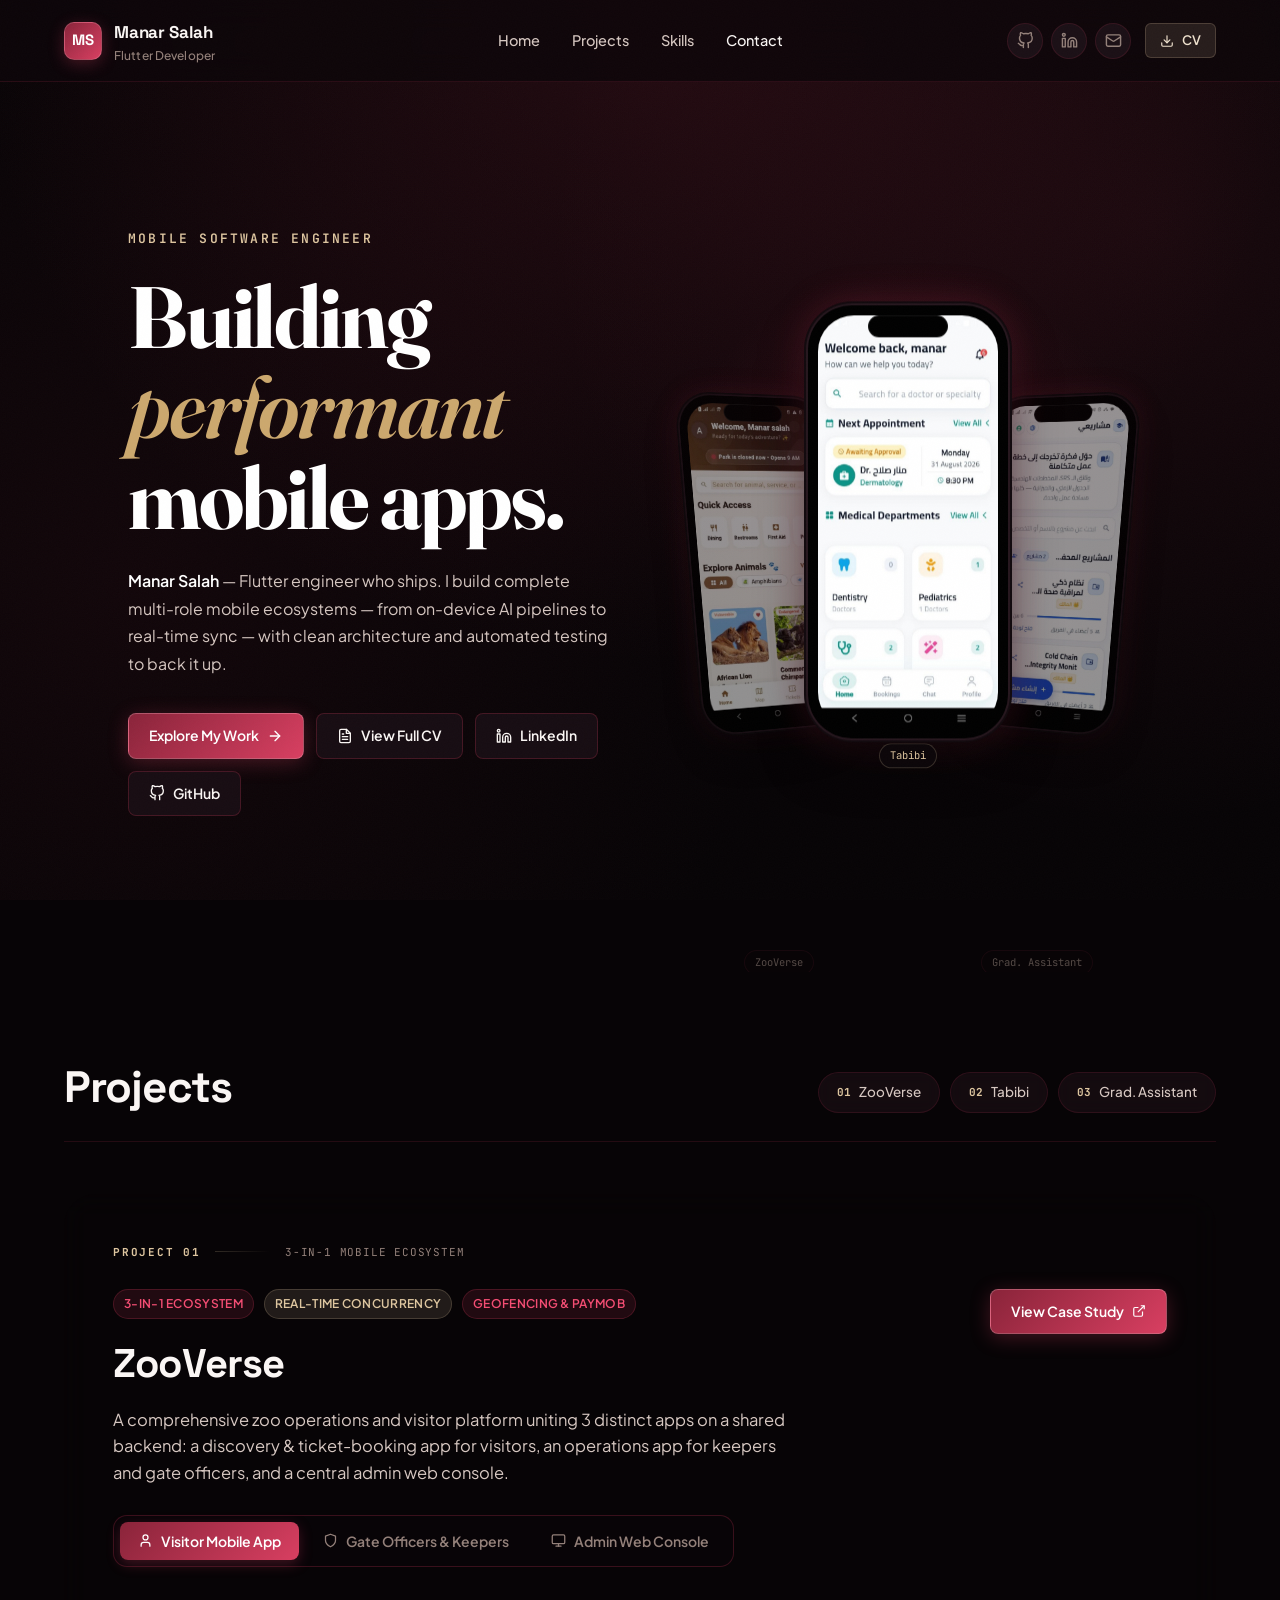
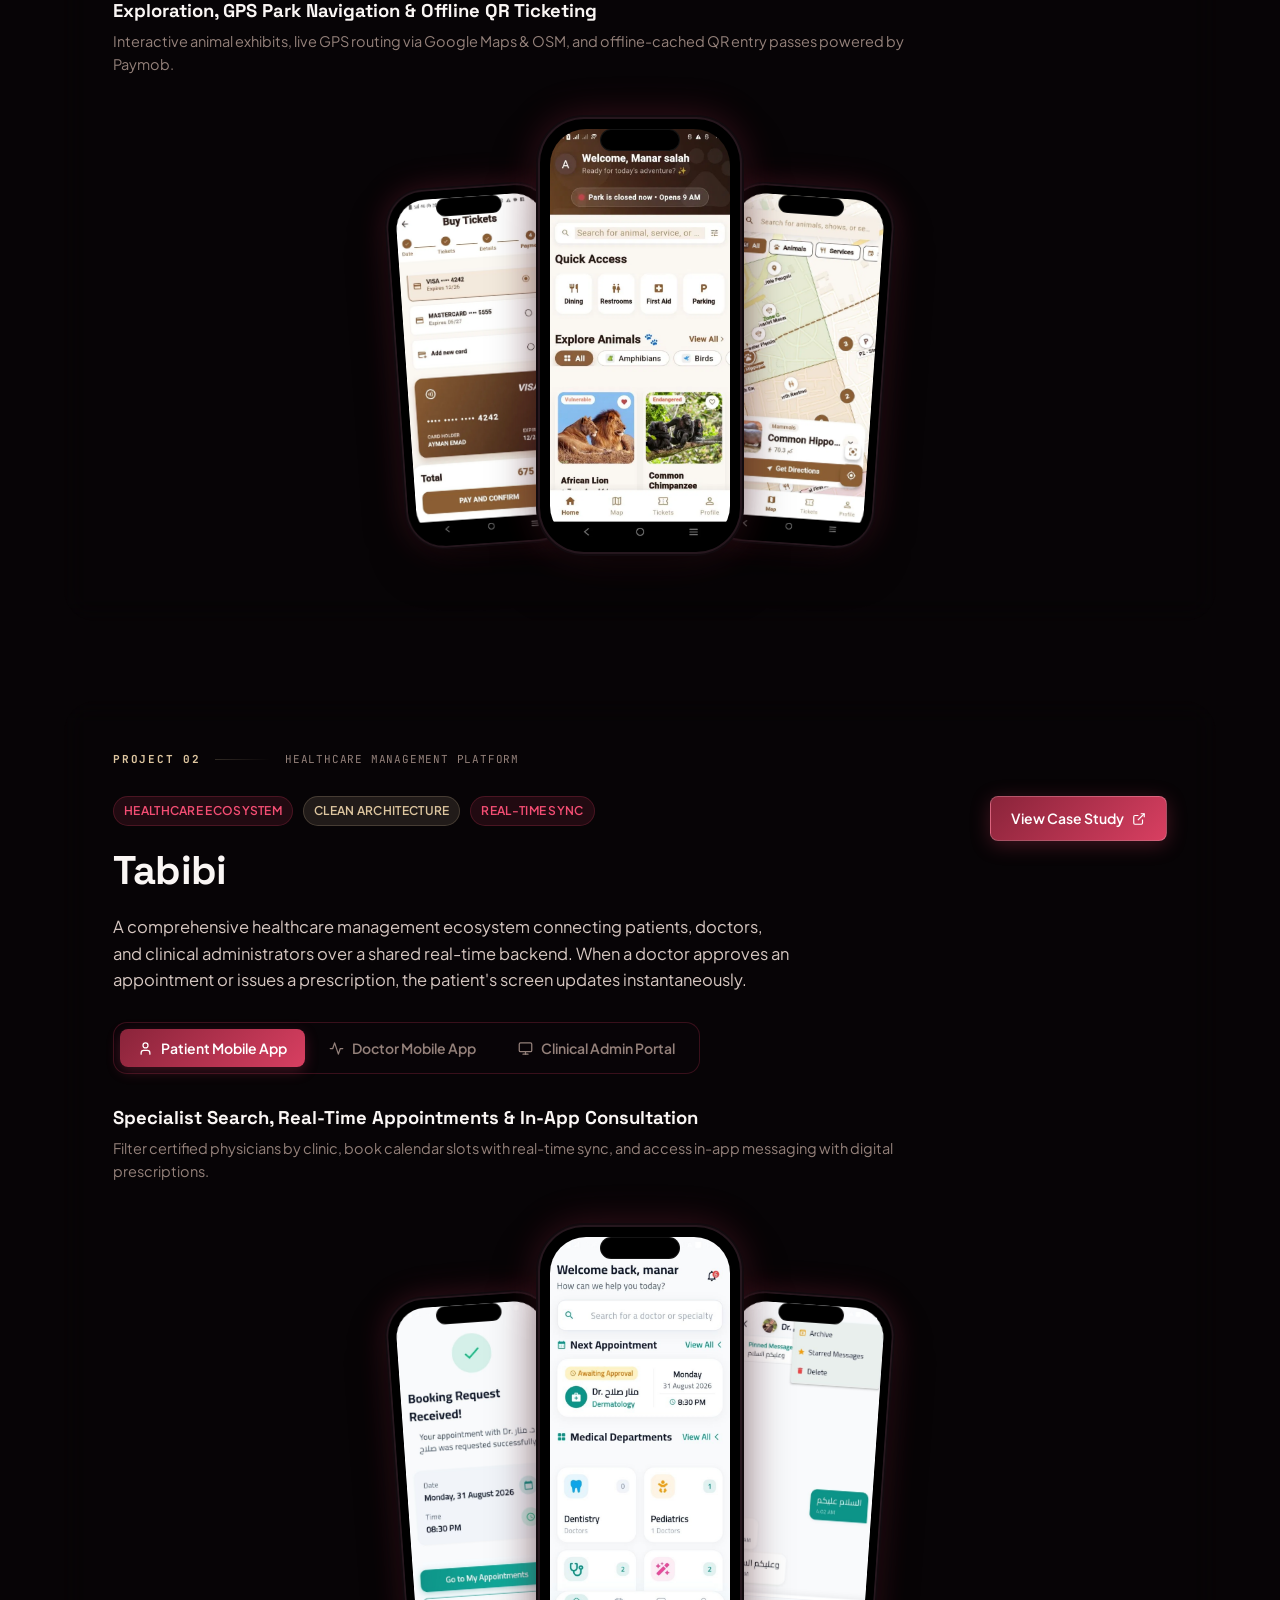
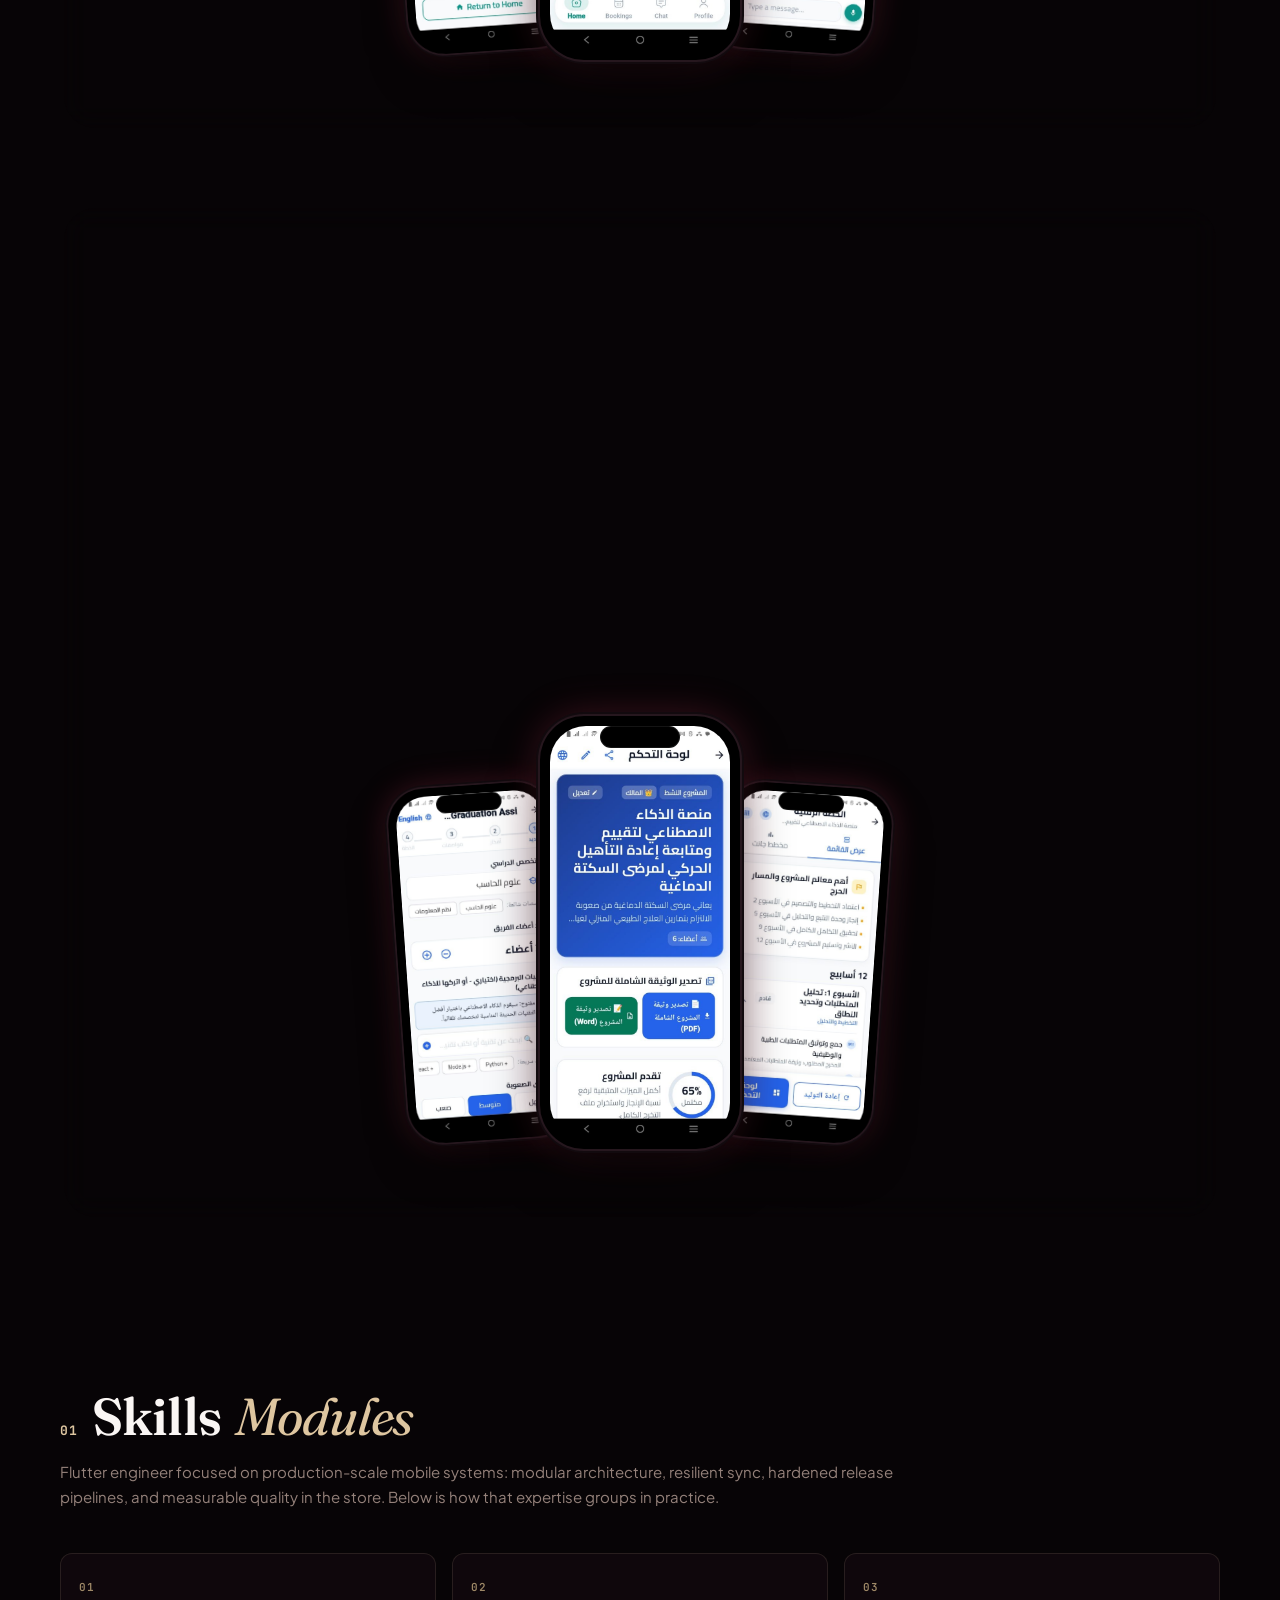
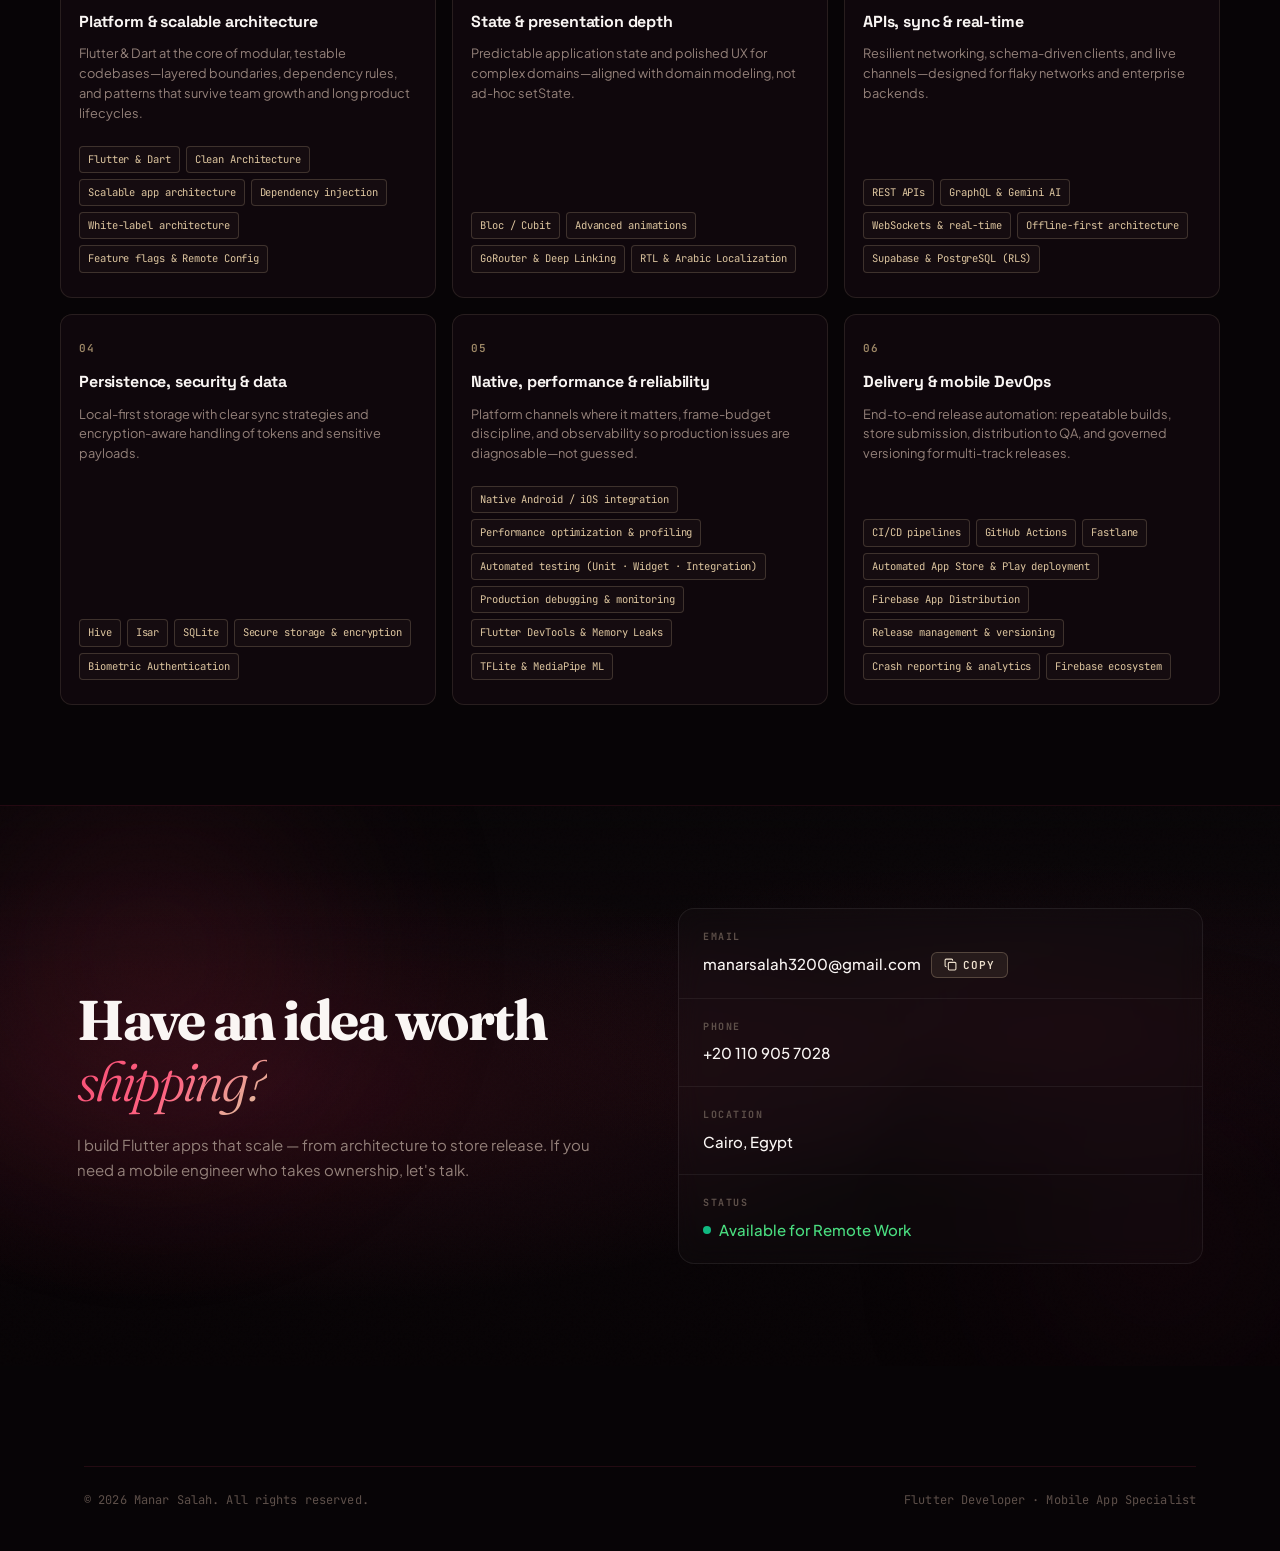
==== index.html @ ce2b6ea4 "Initial commit: Manar Salah Portfolio" ====
<!DOCTYPE html>
<html lang="en">
<head>
  <meta charset="UTF-8">
  <meta name="viewport" content="width=device-width, initial-scale=1.0">
  <title>Manar Salah — Flutter & Mobile Engineer | Production-Grade Mobile Apps</title>
  <meta name="description" content="Manar Salah — Flutter & Mobile Engineer specializing in complete multi-role ecosystems, on-device AI pipelines, and offline-first mobile applications. Based in Cairo, Egypt.">

  <!-- Favicon -->
  <link rel="icon" type="image/svg+xml" href="favicon.svg">
  <link rel="shortcut icon" href="favicon.svg">

  <!-- Open Graph -->
  <meta property="og:title" content="Manar Salah — Flutter & Mobile Engineer">
  <meta property="og:description" content="Flutter engineer who ships. I build complete multi-role mobile ecosystems — from on-device AI pipelines to real-time sync — with the architecture to prove it.">
  <meta property="og:type" content="website">
  <meta property="og:url" content="https://manarsalah.dev">
  <meta property="og:image" content="assets/tabibi-patient-home.jpg">
  <meta property="og:locale" content="en_US">

  <!-- Twitter Card -->
  <meta name="twitter:card" content="summary_large_image">
  <meta name="twitter:title" content="Manar Salah — Flutter & Mobile Engineer">
  <meta name="twitter:description" content="Flutter engineer who ships. Multi-role mobile ecosystems, on-device AI, real-time sync.">
  <meta name="twitter:image" content="assets/tabibi-patient-home.jpg">

  <!-- Fonts -->
  <link rel="preconnect" href="https://fonts.googleapis.com">
  <link rel="preconnect" href="https://fonts.gstatic.com" crossorigin>
  <link href="https://fonts.googleapis.com/css2?family=Fraunces:ital,opsz,wght@0,9..144,400;0,9..144,600;0,9..144,700;1,9..144,400;1,9..144,600;1,9..144,700&family=JetBrains+Mono:wght@400;500;600&family=Plus+Jakarta+Sans:ital,wght@0,400;0,500;0,600;0,700;0,800;1,400&family=Space+Grotesk:wght@500;600;700&display=swap" rel="stylesheet">
  
  <link rel="stylesheet" href="styles.css">
</head>
<body>

<div id="scroll-progress"></div>
<div class="grain"></div>

<!-- ============================================================
     SITE HEADER
     ============================================================ -->
<header class="site-header">
  <a href="#top" class="brand">
    <div class="brand-mark">MS</div>
    <div>
      <span class="brand-name">Manar Salah</span>
      <span class="brand-sub">Flutter Developer</span>
    </div>
  </a>

  <nav class="site-nav">
    <ul class="nav-links">
      <li><a href="#top">Home</a></li>
      <li><a href="#work">Projects</a></li>
      <li><a href="#skills">Skills</a></li>
      <li><a href="#contact">Contact</a></li>
    </ul>
  </nav>

  <div class="header-actions">
    <div class="header-social">
      <a href="https://github.com/manar42" target="_blank" rel="noopener" aria-label="GitHub" class="social-icon-btn">
        <svg width="17" height="17" viewBox="0 0 24 24" fill="none" stroke="currentColor" stroke-width="2" stroke-linecap="round" stroke-linejoin="round"><path d="M9 19c-5 1.5-5-2.5-7-3m14 6v-3.87a3.37 3.37 0 0 0-.94-2.61c3.14-.35 6.44-1.54 6.44-7A5.44 5.44 0 0 0 20 4.77 5.07 5.07 0 0 0 19.91 1S18.73.65 16 2.48a13.38 13.38 0 0 0-7 0C6.27.65 5.09 1 5.09 1A5.07 5.07 0 0 0 5 4.77a5.44 5.44 0 0 0-1.5 3.78c0 5.42 3.3 6.61 6.44 7A3.37 3.37 0 0 0 9 18.13V22"></path></svg>
      </a>
      <a href="https://linkedin.com/in/manar-salah-8125052ab" target="_blank" rel="noopener" aria-label="LinkedIn" class="social-icon-btn">
        <svg width="17" height="17" viewBox="0 0 24 24" fill="none" stroke="currentColor" stroke-width="2" stroke-linecap="round" stroke-linejoin="round"><path d="M16 8a6 6 0 0 1 6 6v7h-4v-7a2 2 0 0 0-2-2 2 2 0 0 0-2 2v7h-4v-7a6 6 0 0 1 6-6z"/><rect x="2" y="9" width="4" height="12"/><circle cx="4" cy="4" r="2"/></svg>
      </a>
      <a href="mailto:manarsalah3200@gmail.com" aria-label="Email" class="social-icon-btn">
        <svg width="17" height="17" viewBox="0 0 24 24" fill="none" stroke="currentColor" stroke-width="2" stroke-linecap="round" stroke-linejoin="round"><rect width="20" height="16" x="2" y="4" rx="2"/><path d="m22 7-8.97 5.7a1.94 1.94 0 0 1-2.06 0L2 7"/></svg>
      </a>
    </div>
    <a href="assets/MANAR_SALAH_CV.pdf" target="_blank" class="btn btn-gold btn-sm">
      <svg width="14" height="14" viewBox="0 0 24 24" fill="none" stroke="currentColor" stroke-width="2" stroke-linecap="round" stroke-linejoin="round"><path d="M21 15v4a2 2 0 0 1-2 2H5a2 2 0 0 1-2-2v-4"/><polyline points="7 10 12 15 17 10"/><line x1="12" y1="15" x2="12" y2="3"/></svg>
      CV
    </a>
  </div>
</header>

<main id="top">

  <!-- ============================================================
       HERO SECTION — Split Layout
       ============================================================ -->
  <section class="hero">
    <div class="hero-split">

      <!-- LEFT: Text Content -->
      <div class="hero-content">
        <div class="hero-eyebrow-tag reveal">
          MOBILE SOFTWARE ENGINEER
        </div>

        <h1 class="hero-title reveal reveal-delay-1">
          Building<br>
          <em>performant</em><br>
          mobile apps.
        </h1>

        <p class="hero-bio reveal reveal-delay-2">
          <strong class="bio-name">Manar Salah</strong> &mdash; Flutter engineer who ships. I build complete multi-role mobile ecosystems&thinsp;&mdash;&thinsp;from on-device AI pipelines to real-time sync&thinsp;&mdash;&thinsp;with clean architecture and automated testing to back it up.
        </p>

        <div class="hero-actions reveal reveal-delay-3">
          <a href="#work" class="btn btn-primary">
            Explore My Work
            <svg width="16" height="16" viewBox="0 0 24 24" fill="none" stroke="currentColor" stroke-width="2" stroke-linecap="round" stroke-linejoin="round"><line x1="5" y1="12" x2="19" y2="12"></line><polyline points="12 5 19 12 12 19"></polyline></svg>
          </a>
          <a href="assets/MANAR_SALAH_CV.pdf" target="_blank" class="btn btn-secondary">
            <svg width="16" height="16" viewBox="0 0 24 24" fill="none" stroke="currentColor" stroke-width="2" stroke-linecap="round" stroke-linejoin="round"><path d="M14 2H6a2 2 0 0 0-2 2v16a2 2 0 0 0 2 2h12a2 2 0 0 0 2-2V8z"></path><polyline points="14 2 14 8 20 8"></polyline><line x1="16" y1="13" x2="8" y2="13"></line><line x1="16" y1="17" x2="8" y2="17"></line><polyline points="10 9 9 9 8 9"></polyline></svg>
            View Full CV
          </a>
          <a href="https://linkedin.com/in/manar-salah-8125052ab" target="_blank" rel="noopener" class="btn btn-secondary" title="LinkedIn">
            <svg width="16" height="16" viewBox="0 0 24 24" fill="none" stroke="currentColor" stroke-width="2" stroke-linecap="round" stroke-linejoin="round"><path d="M16 8a6 6 0 0 1 6 6v7h-4v-7a2 2 0 0 0-2-2 2 2 0 0 0-2 2v7h-4v-7a6 6 0 0 1 6-6z"></path><rect x="2" y="9" width="4" height="12"></rect><circle cx="4" cy="4" r="2"></circle></svg>
            LinkedIn
          </a>
          <a href="https://github.com/manar42" target="_blank" rel="noopener" class="btn btn-secondary" title="GitHub">
            <svg width="16" height="16" viewBox="0 0 24 24" fill="none" stroke="currentColor" stroke-width="2" stroke-linecap="round" stroke-linejoin="round"><path d="M9 19c-5 1.5-5-2.5-7-3m14 6v-3.87a3.37 3.37 0 0 0-.94-2.61c3.14-.35 6.44-1.54 6.44-7A5.44 5.44 0 0 0 20 4.77 5.07 5.07 0 0 0 19.91 1S18.73.65 16 2.48a13.38 13.38 0 0 0-7 0C6.27.65 5.09 1 5.09 1A5.07 5.07 0 0 0 5 4.77a5.44 5.44 0 0 0-1.5 3.78c0 5.42 3.3 6.61 6.44 7A3.37 3.37 0 0 0 9 18.13V22"></path></svg>
            GitHub
          </a>
        </div>
      </div>

      <!-- RIGHT: Floating Device Composition -->
      <div class="hero-visual reveal reveal-delay-2">
        <div class="floating-phones-comp">
          <div class="comp-glow"></div>

          <!-- Back-left phone -->
          <div class="float-phone back-left">
            <div class="phone-mockup">
              <div class="dynamic-island"></div>
              <div class="phone-screen">
                <img src="assets/zooverse-visitor-hero.png" alt="ZooVerse Visitor App">
              </div>
            </div>
            <div class="float-label">ZooVerse</div>
          </div>

          <!-- Center/front phone -->
          <div class="float-phone center-front">
            <div class="phone-mockup">
              <div class="dynamic-island"></div>
              <div class="phone-screen">
                <img src="assets/tabibi-patient-home.jpg" alt="Tabibi Patient App">
              </div>
            </div>
            <div class="float-label active-label">Tabibi</div>
          </div>

          <!-- Back-right phone -->
          <div class="float-phone back-right">
            <div class="phone-mockup">
              <div class="dynamic-island"></div>
              <div class="phone-screen">
                <img src="assets/grad-hero-home.jpg" alt="Graduation Assistant">
              </div>
            </div>
            <div class="float-label">Grad. Assistant</div>
          </div>
        </div>
      </div>
    </div>

  </section>

  <!-- ============================================================
       SELECTED WORK & ECOSYSTEMS
       ============================================================ -->
  <section id="work">
    <div class="section-header">
      <div class="section-title-wrap">
        <h2 class="section-title">Projects</h2>
      </div>

      <div class="project-quick-nav">
        <a href="#zooverse" class="quick-nav-pill">
          <span class="quick-nav-num">01</span> ZooVerse
        </a>
        <a href="#tabibi" class="quick-nav-pill">
          <span class="quick-nav-num">02</span> Tabibi
        </a>
        <!-- ISHARA NAV PILL - temporarily hidden
        <a href="#ishara" class="quick-nav-pill">
          <span class="quick-nav-num">03</span> Ishara
        </a>
        -->
        <a href="#grad-assistant" class="quick-nav-pill">
          <span class="quick-nav-num">03</span> Grad. Assistant
        </a>
      </div>
    </div>

    <div class="work-grid">

      <!-- ==========================================
           1. ZOOVERSE
           ========================================== -->
      <article class="ecosystem-card reveal" data-category="ecosystem" id="zooverse">
        <div class="project-num-bg">01</div>

        <div class="project-label">
          <span class="project-label-num">PROJECT 01</span>
          <span class="project-label-sep"></span>
          <span class="project-label-cat">3-In-1 Mobile Ecosystem</span>
        </div>

        <div class="ecosystem-header">
          <div class="ecosystem-meta">
            <div class="ecosystem-tags">
              <span class="badge badge-burgundy">3-In-1 Ecosystem</span>
              <span class="badge badge-gold">Real-time Concurrency</span>
              <span class="badge badge-burgundy">Geofencing &amp; Paymob</span>
            </div>
            <h3 class="ecosystem-title">ZooVerse</h3>
            <p class="ecosystem-pitch">
              A comprehensive zoo operations and visitor platform uniting 3 distinct apps on a shared backend:
              a discovery &amp; ticket-booking app for visitors, an operations app for keepers and gate officers, 
              and a central admin web console.
            </p>
          </div>

          <div class="ecosystem-actions">
            <a href="https://case-study-12.vercel.app/" target="_blank" rel="noopener" class="btn btn-primary">
              View Case Study
              <svg width="14" height="14" viewBox="0 0 24 24" fill="none" stroke="currentColor" stroke-width="2"><path d="M18 13v6a2 2 0 0 1-2 2H5a2 2 0 0 1-2-2V8a2 2 0 0 1 2-2h6"></path><polyline points="15 3 21 3 21 9"></polyline><line x1="10" y1="14" x2="21" y2="3"></line></svg>
            </a>
          </div>
        </div>

        <!-- Role Switcher -->
        <div class="role-switcher">
          <button class="role-tab active" data-role="visitor">
            <svg width="15" height="15" viewBox="0 0 24 24" fill="none" stroke="currentColor" stroke-width="2" stroke-linecap="round" stroke-linejoin="round"><path d="M19 21v-2a4 4 0 0 0-4-4H9a4 4 0 0 0-4 4v2"/><circle cx="12" cy="7" r="4"/></svg>
            Visitor Mobile App
          </button>
          <button class="role-tab" data-role="staff">
            <svg width="15" height="15" viewBox="0 0 24 24" fill="none" stroke="currentColor" stroke-width="2" stroke-linecap="round" stroke-linejoin="round"><path d="M12 22s8-4 8-10V5l-8-3-8 3v7c0 6 8 10 8 10z"/></svg>
            Gate Officers &amp; Keepers
          </button>
          <button class="role-tab" data-role="admin">
            <svg width="15" height="15" viewBox="0 0 24 24" fill="none" stroke="currentColor" stroke-width="2" stroke-linecap="round" stroke-linejoin="round"><rect x="2" y="3" width="20" height="14" rx="2"/><line x1="8" y1="21" x2="16" y2="21"/><line x1="12" y1="17" x2="12" y2="21"/></svg>
            Admin Web Console
          </button>
        </div>

        <!-- Role 1: Visitor App -->
        <div class="role-panel active" data-role="visitor">
          <div class="role-info role-info-clean">
            <h4 class="role-title">Exploration, GPS Park Navigation &amp; Offline QR Ticketing</h4>
            <p class="role-desc">
              Interactive animal exhibits, live GPS routing via Google Maps &amp; OSM, and offline-cached QR entry passes powered by Paymob.
            </p>
          </div>

          <div class="device-trio-stage" id="zooVisitorStage">
            <div class="trio-phone-wrap left-phone" data-target="left">
              <div class="phone-mockup" data-caption="ZooVerse Visitor — Paymob Payment &amp; QR Ticket Checkout">
                <div class="dynamic-island"></div>
                <div class="phone-screen">
                  <img src="assets/visitor-payment-checkout.png?v=5" alt="ZooVerse Visitor Payment Screen" loading="lazy">
                </div>
                <div class="inspect-overlay"><div class="inspect-icon"><svg width="15" height="15" viewBox="0 0 24 24" fill="none" stroke="currentColor" stroke-width="2.2" stroke-linecap="round" stroke-linejoin="round"><circle cx="11" cy="11" r="8"/><line x1="21" y1="21" x2="16.65" y2="16.65"/><line x1="11" y1="8" x2="11" y2="14"/><line x1="8" y1="11" x2="14" y2="11"/></svg></div><span>Fullscreen</span></div>
              </div>
            </div>
            <div class="trio-phone-wrap center-phone" data-target="center">
              <div class="phone-mockup" data-caption="ZooVerse Visitor — Home &amp; Animal Discovery Feed">
                <div class="dynamic-island"></div>
                <div class="phone-screen">
                  <img src="assets/visitor-home-discovery.png?v=5" alt="ZooVerse Visitor Home" loading="lazy">
                </div>
                <div class="inspect-overlay"><div class="inspect-icon"><svg width="15" height="15" viewBox="0 0 24 24" fill="none" stroke="currentColor" stroke-width="2.2" stroke-linecap="round" stroke-linejoin="round"><circle cx="11" cy="11" r="8"/><line x1="21" y1="21" x2="16.65" y2="16.65"/><line x1="11" y1="8" x2="11" y2="14"/><line x1="8" y1="11" x2="14" y2="11"/></svg></div><span>Fullscreen</span></div>
              </div>
            </div>
            <div class="trio-phone-wrap right-phone" data-target="right">
              <div class="phone-mockup" data-caption="ZooVerse Visitor — Interactive Park Map &amp; Navigation">
                <div class="dynamic-island"></div>
                <div class="phone-screen">
                  <img src="assets/visitor-map-navigation.png?v=5" alt="ZooVerse Visitor Map" loading="lazy">
                </div>
                <div class="inspect-overlay"><div class="inspect-icon"><svg width="15" height="15" viewBox="0 0 24 24" fill="none" stroke="currentColor" stroke-width="2.2" stroke-linecap="round" stroke-linejoin="round"><circle cx="11" cy="11" r="8"/><line x1="21" y1="21" x2="16.65" y2="16.65"/><line x1="11" y1="8" x2="11" y2="14"/><line x1="8" y1="11" x2="14" y2="11"/></svg></div><span>Fullscreen</span></div>
              </div>
            </div>
          </div>
        </div>

        <!-- Role 2: Staff App -->
        <div class="role-panel" data-role="staff">
          <div class="role-info role-info-clean">
            <h4 class="role-title">Gate Verification, Keeper Shifts &amp; Veterinary Escalation</h4>
            <p class="role-desc">
              Sub-second QR ticket scanning with duplicate-entry prevention, daily keeper feeding logs, and instant incident reporting.
            </p>
          </div>

          <div class="device-trio-stage" id="zooStaffStage">
            <div class="trio-phone-wrap left-phone" data-target="left">
              <div class="phone-mockup" data-caption="ZooVerse Staff — Gate Operations &amp; Live Ticket Validation">
                <div class="dynamic-island"></div>
                <div class="phone-screen">
                  <img src="assets/staff-gate-scan.webp?v=3" alt="ZooVerse Gate Operations &amp; Live Scans" loading="lazy">
                </div>
                <div class="inspect-overlay"><div class="inspect-icon"><svg width="15" height="15" viewBox="0 0 24 24" fill="none" stroke="currentColor" stroke-width="2.2" stroke-linecap="round" stroke-linejoin="round"><circle cx="11" cy="11" r="8"/><line x1="21" y1="21" x2="16.65" y2="16.65"/><line x1="11" y1="8" x2="11" y2="14"/><line x1="8" y1="11" x2="14" y2="11"/></svg></div><span>Fullscreen</span></div>
              </div>
            </div>
            <div class="trio-phone-wrap center-phone" data-target="center">
              <div class="phone-mockup" data-caption="ZooVerse Keeper — Shift Summary &amp; Daily Animal Feeding Feed">
                <div class="dynamic-island"></div>
                <div class="phone-screen">
                  <img src="assets/staff-keeper-summary.webp?v=3" alt="ZooVerse Keeper Shift Summary" loading="lazy">
                </div>
                <div class="inspect-overlay"><div class="inspect-icon"><svg width="15" height="15" viewBox="0 0 24 24" fill="none" stroke="currentColor" stroke-width="2.2" stroke-linecap="round" stroke-linejoin="round"><circle cx="11" cy="11" r="8"/><line x1="21" y1="21" x2="16.65" y2="16.65"/><line x1="11" y1="8" x2="11" y2="14"/><line x1="8" y1="11" x2="14" y2="11"/></svg></div><span>Fullscreen</span></div>
              </div>
            </div>
            <div class="trio-phone-wrap right-phone" data-target="right">
              <div class="phone-mockup" data-caption="ZooVerse Staff — Employee Activation &amp; Admin Invite Code">
                <div class="dynamic-island"></div>
                <div class="phone-screen">
                  <img src="assets/staff-invite-activate.webp?v=3" alt="ZooVerse Employee Activation Screen" loading="lazy">
                </div>
                <div class="inspect-overlay"><div class="inspect-icon"><svg width="15" height="15" viewBox="0 0 24 24" fill="none" stroke="currentColor" stroke-width="2.2" stroke-linecap="round" stroke-linejoin="round"><circle cx="11" cy="11" r="8"/><line x1="21" y1="21" x2="16.65" y2="16.65"/><line x1="11" y1="8" x2="11" y2="14"/><line x1="8" y1="11" x2="14" y2="11"/></svg></div><span>Fullscreen</span></div>
              </div>
            </div>
          </div>
        </div>

        <!-- Role 3: Admin Web Console -->
        <div class="role-panel" data-role="admin">
          <div class="role-info role-info-clean">
            <h4 class="role-title">Operational Telemetry, Specimen Management &amp; Staff Access</h4>
            <p class="role-desc">
              Desktop web portal monitoring real-time visitor density, specimen health records, and role-based staff credentials.
            </p>
          </div>

          <div class="admin-web-stage" style="max-width: 900px; margin: 36px auto 10px;">
            <div class="web-mockup" data-caption="ZooVerse Admin Console — Executive Dashboard &amp; Live Telemetry">
              <div class="web-bar">
                <div class="web-dots"><span></span><span></span><span></span></div>
                <div class="web-url">admin.zooverse.internal/dashboard</div>
                <div style="width: 24px;"></div>
              </div>
              <div class="web-screen">
                <img src="assets/zoo-a1.webp" alt="ZooVerse Admin Dashboard" loading="lazy">
              </div>
              <div class="inspect-overlay"><div class="inspect-icon"><svg width="15" height="15" viewBox="0 0 24 24" fill="none" stroke="currentColor" stroke-width="2.2" stroke-linecap="round" stroke-linejoin="round"><circle cx="11" cy="11" r="8"/><line x1="21" y1="21" x2="16.65" y2="16.65"/><line x1="11" y1="8" x2="11" y2="14"/><line x1="8" y1="11" x2="14" y2="11"/></svg></div><span>Click to Inspect Fullscreen</span></div>
            </div>
          </div>
        </div>
      </article>

      <!-- ==========================================
           2. TABIBI
           ========================================== -->
      <article class="ecosystem-card reveal" data-category="ecosystem" id="tabibi">
        <div class="project-num-bg">02</div>

        <div class="project-label">
          <span class="project-label-num">PROJECT 02</span>
          <span class="project-label-sep"></span>
          <span class="project-label-cat">Healthcare Management Platform</span>
        </div>

        <div class="ecosystem-header">
          <div class="ecosystem-meta">
            <div class="ecosystem-tags">
              <span class="badge badge-burgundy">Healthcare Ecosystem</span>
              <span class="badge badge-gold">Clean Architecture</span>
              <span class="badge badge-burgundy">Real-Time Sync</span>
            </div>
            <h3 class="ecosystem-title">Tabibi</h3>
            <p class="ecosystem-pitch">
              A comprehensive healthcare management ecosystem connecting patients, doctors, and clinical administrators 
              over a shared real-time backend. When a doctor approves an appointment or issues a prescription, 
              the patient's screen updates instantaneously.
            </p>
          </div>

          <div class="ecosystem-actions">
            <a href="https://case-study-chi-tan.vercel.app/" target="_blank" rel="noopener" class="btn btn-primary">
              View Case Study
              <svg width="14" height="14" viewBox="0 0 24 24" fill="none" stroke="currentColor" stroke-width="2"><path d="M18 13v6a2 2 0 0 1-2 2H5a2 2 0 0 1-2-2V8a2 2 0 0 1 2-2h6"></path><polyline points="15 3 21 3 21 9"></polyline><line x1="10" y1="14" x2="21" y2="3"></line></svg>
            </a>
          </div>
        </div>

        <!-- Role Switcher -->
        <div class="role-switcher">
          <button class="role-tab active" data-role="patient">
            <svg width="15" height="15" viewBox="0 0 24 24" fill="none" stroke="currentColor" stroke-width="2" stroke-linecap="round" stroke-linejoin="round"><path d="M19 21v-2a4 4 0 0 0-4-4H9a4 4 0 0 0-4 4v2"/><circle cx="12" cy="7" r="4"/></svg>
            Patient Mobile App
          </button>
          <button class="role-tab" data-role="doctor">
            <svg width="15" height="15" viewBox="0 0 24 24" fill="none" stroke="currentColor" stroke-width="2" stroke-linecap="round" stroke-linejoin="round"><path d="M22 12h-4l-3 9L9 3l-3 9H2"/></svg>
            Doctor Mobile App
          </button>
          <button class="role-tab" data-role="admin-tabibi">
            <svg width="15" height="15" viewBox="0 0 24 24" fill="none" stroke="currentColor" stroke-width="2" stroke-linecap="round" stroke-linejoin="round"><rect x="2" y="3" width="20" height="14" rx="2"/><line x1="8" y1="21" x2="16" y2="21"/><line x1="12" y1="17" x2="12" y2="21"/></svg>
            Clinical Admin Portal
          </button>
        </div>

        <!-- Role 1: Patient -->
        <div class="role-panel active" data-role="patient">
          <div class="role-info role-info-clean">
            <h4 class="role-title">Specialist Search, Real-Time Appointments &amp; In-App Consultation</h4>
            <p class="role-desc">
              Filter certified physicians by clinic, book calendar slots with real-time sync, and access in-app messaging with digital prescriptions.
            </p>
          </div>

          <div class="device-trio-stage" id="tabibiPatientStage">
            <div class="trio-phone-wrap left-phone" data-target="left">
              <div class="phone-mockup" data-caption="Tabibi Patient — Specialist Slot Booking &amp; Fees">
                <div class="dynamic-island"></div>
                <div class="phone-screen">
                  <img src="assets/tabibi-patient-booking.jpg" alt="Tabibi Patient Slot Booking" loading="lazy">
                </div>
                <div class="inspect-overlay"><div class="inspect-icon"><svg width="15" height="15" viewBox="0 0 24 24" fill="none" stroke="currentColor" stroke-width="2.2" stroke-linecap="round" stroke-linejoin="round"><circle cx="11" cy="11" r="8"/><line x1="21" y1="21" x2="16.65" y2="16.65"/><line x1="11" y1="8" x2="11" y2="14"/><line x1="8" y1="11" x2="14" y2="11"/></svg></div><span>Fullscreen</span></div>
              </div>
            </div>
            <div class="trio-phone-wrap center-phone" data-target="center">
              <div class="phone-mockup" data-caption="Tabibi Patient App — English Home Screen &amp; Specialists">
                <div class="dynamic-island"></div>
                <div class="phone-screen">
                  <img src="assets/tabibi-patient-home.jpg" alt="Tabibi Patient Home Screen" loading="lazy">
                </div>
                <div class="inspect-overlay"><div class="inspect-icon"><svg width="15" height="15" viewBox="0 0 24 24" fill="none" stroke="currentColor" stroke-width="2.2" stroke-linecap="round" stroke-linejoin="round"><circle cx="11" cy="11" r="8"/><line x1="21" y1="21" x2="16.65" y2="16.65"/><line x1="11" y1="8" x2="11" y2="14"/><line x1="8" y1="11" x2="14" y2="11"/></svg></div><span>Fullscreen</span></div>
              </div>
            </div>
            <div class="trio-phone-wrap right-phone" data-target="right">
              <div class="phone-mockup" data-caption="Tabibi Patient — Real-Time Consultation Chat with Doctor">
                <div class="dynamic-island"></div>
                <div class="phone-screen">
                  <img src="assets/tabibi-patient-chat.jpg" alt="Tabibi Patient Consultation Chat" loading="lazy">
                </div>
                <div class="inspect-overlay"><div class="inspect-icon"><svg width="15" height="15" viewBox="0 0 24 24" fill="none" stroke="currentColor" stroke-width="2.2" stroke-linecap="round" stroke-linejoin="round"><circle cx="11" cy="11" r="8"/><line x1="21" y1="21" x2="16.65" y2="16.65"/><line x1="11" y1="8" x2="11" y2="14"/><line x1="8" y1="11" x2="14" y2="11"/></svg></div><span>Fullscreen</span></div>
              </div>
            </div>
          </div>
        </div>

        <!-- Role 2: Doctor -->
        <div class="role-panel" data-role="doctor">
          <div class="role-info role-info-clean">
            <h4 class="role-title">Daily Roster, Clinical History &amp; Structured Prescription Builder</h4>
            <p class="role-desc">
              Manage daily clinic schedules, approve consultation requests, and generate verifiable electronic prescriptions directly from mobile.
            </p>
          </div>

          <div class="device-trio-stage" id="tabibiDoctorStage">
            <div class="trio-phone-wrap left-phone" data-target="left">
              <div class="phone-mockup" data-caption="Tabibi Doctor — Digital Prescription Builder">
                <div class="dynamic-island"></div>
                <div class="phone-screen">
                  <img src="assets/tabibi-doctor-prescription.jpg" alt="Tabibi Doctor Prescription Builder" loading="lazy">
                </div>
                <div class="inspect-overlay"><div class="inspect-icon"><svg width="15" height="15" viewBox="0 0 24 24" fill="none" stroke="currentColor" stroke-width="2.2" stroke-linecap="round" stroke-linejoin="round"><circle cx="11" cy="11" r="8"/><line x1="21" y1="21" x2="16.65" y2="16.65"/><line x1="11" y1="8" x2="11" y2="14"/><line x1="8" y1="11" x2="14" y2="11"/></svg></div><span>Fullscreen</span></div>
              </div>
            </div>
            <div class="trio-phone-wrap center-phone" data-target="center">
              <div class="phone-mockup" data-caption="Tabibi Doctor App — English Home Screen &amp; Clinic Status">
                <div class="dynamic-island"></div>
                <div class="phone-screen">
                  <img src="assets/tabibi-doctor-home.jpg" alt="Tabibi Doctor Home Screen" loading="lazy">
                </div>
                <div class="inspect-overlay"><div class="inspect-icon"><svg width="15" height="15" viewBox="0 0 24 24" fill="none" stroke="currentColor" stroke-width="2.2" stroke-linecap="round" stroke-linejoin="round"><circle cx="11" cy="11" r="8"/><line x1="21" y1="21" x2="16.65" y2="16.65"/><line x1="11" y1="8" x2="11" y2="14"/><line x1="8" y1="11" x2="14" y2="11"/></svg></div><span>Fullscreen</span></div>
              </div>
            </div>
            <div class="trio-phone-wrap right-phone" data-target="right">
              <div class="phone-mockup" data-caption="Tabibi Doctor — Appointments Roster &amp; Daily Schedule">
                <div class="dynamic-island"></div>
                <div class="phone-screen">
                  <img src="assets/tabibi-doctor-appointments.jpg" alt="Tabibi Doctor Appointments Roster" loading="lazy">
                </div>
                <div class="inspect-overlay"><div class="inspect-icon"><svg width="15" height="15" viewBox="0 0 24 24" fill="none" stroke="currentColor" stroke-width="2.2" stroke-linecap="round" stroke-linejoin="round"><circle cx="11" cy="11" r="8"/><line x1="21" y1="21" x2="16.65" y2="16.65"/><line x1="11" y1="8" x2="11" y2="14"/><line x1="8" y1="11" x2="14" y2="11"/></svg></div><span>Fullscreen</span></div>
              </div>
            </div>
          </div>
        </div>

        <!-- Role 3: Admin Web -->
        <div class="role-panel" data-role="admin-tabibi">
          <div class="role-info role-info-clean">
            <h4 class="role-title">Clinical Auditing, Clinic Metrics &amp; Doctor Credential Governance</h4>
            <p class="role-desc">
              Hospital web management dashboard monitoring consultation volumes, revenue flow, and secure physician onboarding.
            </p>
          </div>

          <div class="admin-web-stage" style="max-width: 900px; margin: 36px auto 10px;">
            <div class="web-mockup" data-caption="Tabibi Clinical Admin Portal — English Operations Dashboard">
              <div class="web-bar">
                <div class="web-dots"><span></span><span></span><span></span></div>
                <div class="web-url">portal.tabibi.healthcare/dashboard</div>
                <div style="width: 24px;"></div>
              </div>
              <div class="web-screen">
                <img src="assets/tabibi-admin-dashboard.png?v=3" alt="Tabibi Admin Operations Dashboard" loading="lazy">
              </div>
              <div class="inspect-overlay"><div class="inspect-icon"><svg width="15" height="15" viewBox="0 0 24 24" fill="none" stroke="currentColor" stroke-width="2.2" stroke-linecap="round" stroke-linejoin="round"><circle cx="11" cy="11" r="8"/><line x1="21" y1="21" x2="16.65" y2="16.65"/><line x1="11" y1="8" x2="11" y2="14"/><line x1="8" y1="11" x2="14" y2="11"/></svg></div><span>Click to Inspect Fullscreen</span></div>
            </div>
          </div>
        </div>
      </article>

      <!-- ==========================================
           3. ISHARA - temporarily hidden
           ==========================================
      <article class="ecosystem-card reveal" data-category="ai" id="ishara">
        <div class="project-num-bg">03</div>

        <div class="project-label">
          <span class="project-label-num">PROJECT 03</span>
          <span class="project-label-sep"></span>
          <span class="project-label-cat">On-Device Computer Vision</span>
        </div>

        <div class="ecosystem-header">
          <div class="ecosystem-meta">
            <div class="ecosystem-tags">
              <span class="badge badge-burgundy">On-Device AI</span>
              <span class="badge badge-gold">Computer Vision</span>
              <span class="badge badge-burgundy">0ms Cloud Latency</span>
            </div>
            <h3 class="ecosystem-title">Ishara - Arabic Sign Language AI</h3>
            <p class="ecosystem-pitch">
              A real-time, offline-first assistive communication app translating Arabic Sign Language bidirectionally (Sign to Text and Text to Sign). Runs entirely on-device without requiring an internet connection or transmitting camera data to the cloud.
            </p>
          </div>

          <div class="ecosystem-actions">
            <a href="https://isharacs.netlify.app/" target="_blank" rel="noopener" class="btn btn-primary">
              View Case Study
            </a>
          </div>
        </div>

        <div class="role-info role-info-clean">
          <h4 class="role-title">On-Device Landmark Tracking & Neural Classification</h4>
          <p class="role-desc">
            31-class Arabic sign recognition using MediaPipe Hand Landmarker (21 3D landmarks) and quantized TFLite inference for real-time, offline processing.
          </p>
        </div>

        <div class="device-trio-stage" id="isharaTrioStage">
          <div class="trio-phone-wrap left-phone" data-target="left">
            <div class="phone-mockup" data-caption="Ishara - Arabic Alphabet Sign Recognition & Interactive Feedback">
              <div class="dynamic-island"></div>
              <div class="phone-screen">
                <img src="assets/ishara-screen-2.jpg" alt="Ishara Sign Recognition Screen">
              </div>
            </div>
          </div>

          <div class="trio-phone-wrap center-phone" data-target="center">
            <div class="phone-mockup" data-caption="Ishara - Real-Time Hand Landmark Detection via MediaPipe (60 FPS)">
              <div class="dynamic-island"></div>
              <div class="phone-screen">
                <img src="assets/ishara-screen-1.jpg" alt="Ishara Live Hand Tracking Screen">
              </div>
            </div>
          </div>

          <div class="trio-phone-wrap right-phone" data-target="right">
            <div class="phone-mockup" data-caption="Ishara - Arabic Text-to-Sign & Sign-to-Text Assistive Translation">
              <div class="dynamic-island"></div>
              <div class="phone-screen">
                <img src="assets/ishara-screen-3.jpg" alt="Ishara Translation Screen">
              </div>
            </div>
          </div>
        </div>
      </article>
      -->

      <!-- ==========================================
           3. GRADUATION ASSISTANT
           ========================================== -->
      <article class="ecosystem-card reveal" data-category="local-first" id="grad-assistant">
        <div class="project-num-bg">03</div>

        <div class="project-label">
          <span class="project-label-num">PROJECT 03</span>
          <span class="project-label-sep"></span>
          <span class="project-label-cat">AI Engineering Tool</span>
        </div>

        <div class="ecosystem-header">
          <div class="ecosystem-meta">
            <div class="ecosystem-tags">
              <span class="badge badge-burgundy">AI Engineering</span>
              <span class="badge badge-gold">Local-First Sync</span>
              <span class="badge badge-burgundy">Custom 2D Canvas</span>
            </div>
            <h3 class="ecosystem-title">Graduation Assistant — AI Workspace</h3>
            <p class="ecosystem-pitch">
              An intelligent project incubator that transforms unorganized graduation project ideas into structured 
              software deliverables: SRS specifications, ERD schemas, use cases, and risk assessments powered by Gemini.
            </p>
          </div>
        </div>

        <div class="role-info role-info-clean">
          <h4 class="role-title">Local-First Sync &amp; Custom Bézier Canvas Engine</h4>
          <p class="role-desc">
            Offline drafting via Hive with bidirectional Supabase PostgreSQL sync, Gemini AI specifications generator, and custom-rendered 2D diagrams using Flutter CustomPainter.
          </p>
        </div>

        <!-- Graduation Assistant Staggered Overlapping Phone Cluster -->
        <div class="device-trio-stage" id="gradTrioStage">
          <div class="trio-phone-wrap left-phone" data-target="left">
            <div class="phone-mockup" data-caption="Graduation Assistant — AI-Generated SRS &amp; Requirements Breakdown">
              <div class="dynamic-island"></div>
              <div class="phone-screen">
                <img src="assets/grad-requirements.jpg" alt="Graduation Assistant Requirements Screen" loading="lazy">
              </div>
              <div class="inspect-overlay">
                <div class="inspect-icon"><svg width="15" height="15" viewBox="0 0 24 24" fill="none" stroke="currentColor" stroke-width="2.2" stroke-linecap="round" stroke-linejoin="round"><circle cx="11" cy="11" r="8"/><line x1="21" y1="21" x2="16.65" y2="16.65"/><line x1="11" y1="8" x2="11" y2="14"/><line x1="8" y1="11" x2="14" y2="11"/></svg></div>
                <span>Click to Inspect Fullscreen</span>
              </div>
            </div>
          </div>

          <div class="trio-phone-wrap center-phone" data-target="center">
            <div class="phone-mockup" data-caption="Graduation Assistant — Project Workspace &amp; Milestone Telemetry">
              <div class="dynamic-island"></div>
              <div class="phone-screen">
                <img src="assets/grad-dashboard.jpg" alt="Graduation Workspace Dashboard" loading="lazy">
              </div>
              <div class="inspect-overlay">
                <div class="inspect-icon"><svg width="15" height="15" viewBox="0 0 24 24" fill="none" stroke="currentColor" stroke-width="2.2" stroke-linecap="round" stroke-linejoin="round"><circle cx="11" cy="11" r="8"/><line x1="21" y1="21" x2="16.65" y2="16.65"/><line x1="11" y1="8" x2="11" y2="14"/><line x1="8" y1="11" x2="14" y2="11"/></svg></div>
                <span>Click to Inspect Fullscreen</span>
              </div>
            </div>
          </div>

          <div class="trio-phone-wrap right-phone" data-target="right">
            <div class="phone-mockup" data-caption="Graduation Assistant — Project Timeline &amp; Milestone Schedules">
              <div class="dynamic-island"></div>
              <div class="phone-screen">
                <img src="assets/grad-timeline.jpg" alt="Graduation Assistant Timeline Screen" loading="lazy">
              </div>
              <div class="inspect-overlay">
                <div class="inspect-icon"><svg width="15" height="15" viewBox="0 0 24 24" fill="none" stroke="currentColor" stroke-width="2.2" stroke-linecap="round" stroke-linejoin="round"><circle cx="11" cy="11" r="8"/><line x1="21" y1="21" x2="16.65" y2="16.65"/><line x1="11" y1="8" x2="11" y2="14"/><line x1="8" y1="11" x2="14" y2="11"/></svg></div>
                <span>Click to Inspect Fullscreen</span>
              </div>
            </div>
          </div>
        </div>
      </article>

    </div>
  </section>

  <!-- ============================================================
       CAPABILITIES & TECHNICAL ARSENAL — SKILLS MODULES
       ============================================================ -->
  <section id="skills" class="skills-modules-section">
    <div class="skills-modules-header">
      <div class="modules-eyebrow-wrap">
        <span class="modules-eyebrow-num">01</span>
        <h2 class="modules-main-title">Skills <em>Modules</em></h2>
      </div>
      <p class="modules-main-desc">
        Flutter engineer focused on production-scale mobile systems: modular architecture, resilient sync, hardened release pipelines, and measurable quality in the store. Below is how that expertise groups in practice.
      </p>
    </div>

    <div class="skills-modules-grid reveal">

      <!-- Module 01: Platform & Scalable Architecture -->
      <div class="skill-module-card">
        <div class="module-card-num">01</div>
        <h3 class="module-card-title">Platform &amp; scalable architecture</h3>
        <p class="module-card-desc">Flutter &amp; Dart at the core of modular, testable codebases—layered boundaries, dependency rules, and patterns that survive team growth and long product lifecycles.</p>
        <div class="module-card-tags">
          <span class="mod-tag">Flutter &amp; Dart</span>
          <span class="mod-tag">Clean Architecture</span>
          <span class="mod-tag">Scalable app architecture</span>
          <span class="mod-tag">Dependency injection</span>
          <span class="mod-tag">White-label architecture</span>
          <span class="mod-tag">Feature flags &amp; Remote Config</span>
        </div>
      </div>

      <!-- Module 02: State & Presentation Depth -->
      <div class="skill-module-card">
        <div class="module-card-num">02</div>
        <h3 class="module-card-title">State &amp; presentation depth</h3>
        <p class="module-card-desc">Predictable application state and polished UX for complex domains—aligned with domain modeling, not ad-hoc setState.</p>
        <div class="module-card-tags">
          <span class="mod-tag">Bloc / Cubit</span>
          <span class="mod-tag">Advanced animations</span>
          <span class="mod-tag">GoRouter &amp; Deep Linking</span>
          <span class="mod-tag">RTL &amp; Arabic Localization</span>
        </div>
      </div>

      <!-- Module 03: APIs, Sync & Real-Time -->
      <div class="skill-module-card">
        <div class="module-card-num">03</div>
        <h3 class="module-card-title">APIs, sync &amp; real-time</h3>
        <p class="module-card-desc">Resilient networking, schema-driven clients, and live channels—designed for flaky networks and enterprise backends.</p>
        <div class="module-card-tags">
          <span class="mod-tag">REST APIs</span>
          <span class="mod-tag">GraphQL &amp; Gemini AI</span>
          <span class="mod-tag">WebSockets &amp; real-time</span>
          <span class="mod-tag">Offline-first architecture</span>
          <span class="mod-tag">Supabase &amp; PostgreSQL (RLS)</span>
        </div>
      </div>

      <!-- Module 04: Persistence, Security & Data -->
      <div class="skill-module-card">
        <div class="module-card-num">04</div>
        <h3 class="module-card-title">Persistence, security &amp; data</h3>
        <p class="module-card-desc">Local-first storage with clear sync strategies and encryption-aware handling of tokens and sensitive payloads.</p>
        <div class="module-card-tags">
          <span class="mod-tag">Hive</span>
          <span class="mod-tag">Isar</span>
          <span class="mod-tag">SQLite</span>
          <span class="mod-tag">Secure storage &amp; encryption</span>
          <span class="mod-tag">Biometric Authentication</span>
        </div>
      </div>

      <!-- Module 05: Native, Performance & Reliability -->
      <div class="skill-module-card">
        <div class="module-card-num">05</div>
        <h3 class="module-card-title">Native, performance &amp; reliability</h3>
        <p class="module-card-desc">Platform channels where it matters, frame-budget discipline, and observability so production issues are diagnosable—not guessed.</p>
        <div class="module-card-tags">
          <span class="mod-tag">Native Android / iOS integration</span>
          <span class="mod-tag">Performance optimization &amp; profiling</span>
          <span class="mod-tag">Automated testing (Unit · Widget · Integration)</span>
          <span class="mod-tag">Production debugging &amp; monitoring</span>
          <span class="mod-tag">Flutter DevTools &amp; Memory Leaks</span>
          <span class="mod-tag">TFLite &amp; MediaPipe ML</span>
        </div>
      </div>

      <!-- Module 06: Delivery & Mobile DevOps -->
      <div class="skill-module-card">
        <div class="module-card-num">06</div>
        <h3 class="module-card-title">Delivery &amp; mobile DevOps</h3>
        <p class="module-card-desc">End-to-end release automation: repeatable builds, store submission, distribution to QA, and governed versioning for multi-track releases.</p>
        <div class="module-card-tags">
          <span class="mod-tag">CI/CD pipelines</span>
          <span class="mod-tag">GitHub Actions</span>
          <span class="mod-tag">Fastlane</span>
          <span class="mod-tag">Automated App Store &amp; Play deployment</span>
          <span class="mod-tag">Firebase App Distribution</span>
          <span class="mod-tag">Release management &amp; versioning</span>
          <span class="mod-tag">Crash reporting &amp; analytics</span>
          <span class="mod-tag">Firebase ecosystem</span>
        </div>
      </div>

    </div>
  </section>

  <!-- ============================================================
       CONTACT SECTION
       ============================================================ -->
  <section id="contact" class="contact-cta-section">
    <div class="contact-cta-inner">

      <!-- Decorative -->
      <div class="contact-cta-noise"></div>
      <div class="cta-orb cta-orb-left"></div>
      <div class="cta-orb cta-orb-right"></div>

      <!-- Two-column layout -->
      <div class="contact-two-col reveal">

        <!-- LEFT: Headline -->
        <div class="contact-left">
          <h2 class="cta-headline">
            Have an idea worth<br>
            <em>shipping?</em>
          </h2>
          <p class="cta-sub">I build Flutter apps that scale — from architecture to store release. If you need a mobile engineer who takes ownership, let's talk.</p>
        </div>

        <!-- RIGHT: Info rows -->
        <div class="contact-right">

          <!-- Email -->
          <div class="contact-info-row">
            <span class="contact-info-label">Email</span>
            <div class="contact-info-value-wrap">
              <a href="mailto:manarsalah3200@gmail.com" class="contact-info-value">manarsalah3200@gmail.com</a>
              <button type="button" class="copy-email-btn contact-copy-btn" id="copyEmailBtn" data-email="manarsalah3200@gmail.com" aria-label="Copy email">
                <svg width="13" height="13" viewBox="0 0 24 24" fill="none" stroke="currentColor" stroke-width="2" stroke-linecap="round" stroke-linejoin="round"><rect width="14" height="14" x="8" y="8" rx="2" ry="2"/><path d="M4 16c-1.1 0-2-.9-2-2V4c0-1.1.9-2 2-2h10c1.1 0 2 .9 2 2"/></svg>
                <span class="copy-text">Copy</span>
              </button>
            </div>
          </div>

          <!-- Phone -->
          <a href="https://wa.me/201109057028" target="_blank" rel="noopener" class="contact-info-row contact-info-link">
            <span class="contact-info-label">Phone</span>
            <span class="contact-info-value">+20 110 905 7028</span>
          </a>

          <!-- Location -->
          <div class="contact-info-row">
            <span class="contact-info-label">Location</span>
            <span class="contact-info-value">Cairo, Egypt</span>
          </div>

          <!-- Status -->
          <a href="https://linkedin.com/in/manar-salah-8125052ab" target="_blank" rel="noopener" class="contact-info-row contact-info-link">
            <span class="contact-info-label">Status</span>
            <span class="contact-info-value contact-status-available">
              <span class="status-dot"></span>
              Available for Remote Work
            </span>
          </a>

        </div><!-- end contact-right -->
      </div><!-- end contact-two-col -->
    </div><!-- end contact-cta-inner -->
  </section>


</main>

<!-- ============================================================
     SITE FOOTER
     ============================================================ -->
<footer class="site-footer">
  <div class="footer-bottom">
    <span>&copy; 2026 Manar Salah. All rights reserved.</span>
    <span>Flutter Developer &middot; Mobile App Specialist</span>
  </div>
</footer>

<!-- ============================================================
     LIGHTBOX MODAL
     ============================================================ -->
<div class="lightbox-modal" id="lightboxModal">
  <div class="lightbox-content">
    <button class="lightbox-close" id="lightboxClose" aria-label="Close Lightbox">&times;</button>
    <img src="" alt="Zoomed Screenshot" class="lightbox-img" id="lightboxImg">
    <div class="lightbox-caption" id="lightboxCaption"></div>
  </div>
</div>

<script src="script.js"></script>
</body>
</html>
---- styles.css ----
/* ============================================================
   DESIGN TOKENS — LUXURY BURGUNDY & OBSIDIAN TECH
   ============================================================ */
:root {
  --bg-darkest: #070406;
  --bg-primary: #0D070A;
  --bg-secondary: #140C10;
  --bg-surface: #1B1016;
  --bg-surface-elevated: #24161E;
  --bg-glass: rgba(22, 13, 18, 0.72);
  --bg-glass-card: rgba(27, 16, 22, 0.65);

  --burgundy-deep: #4E1523;
  --burgundy: #8A243A;
  --burgundy-bright: #B83350;
  --rosewood: #D83F61;
  --crimson-vivid: #F44E74;
  --glow-burgundy: rgba(216, 63, 97, 0.28);

  --gold: #DEC6A0;
  --gold-light: #EFE2CE;
  --gold-muted: #9E8867;
  --gold-border: rgba(222, 198, 160, 0.2);

  --text-primary: #FAF6F4;
  --text-secondary: #D6C7C1;
  --text-muted: #94817A;
  --text-faint: #5E504A;

  --border-subtle: rgba(184, 51, 80, 0.16);
  --border-medium: rgba(184, 51, 80, 0.28);
  --border-bright: rgba(216, 63, 97, 0.45);

  --font-display: 'Space Grotesk', -apple-system, BlinkMacSystemFont, sans-serif;
  --font-body: 'Plus Jakarta Sans', -apple-system, BlinkMacSystemFont, 'Segoe UI', sans-serif;
  --font-mono: 'JetBrains Mono', monospace;

  --container: 1240px;
  --edge: clamp(20px, 5vw, 64px);
  --radius-sm: 8px;
  --radius-md: 14px;
  --radius-lg: 22px;
  --radius-xl: 32px;
}

/* ============================================================
   RESET & BASE
   ============================================================ */
*, *::before, *::after {
  box-sizing: border-box;
  margin: 0;
  padding: 0;
}

html {
  scroll-behavior: smooth;
  color-scheme: dark;
}

body {
  background-color: var(--bg-darkest);
  color: var(--text-primary);
  font-family: var(--font-body);
  font-size: 16px;
  line-height: 1.65;
  -webkit-font-smoothing: antialiased;
  -moz-osx-font-smoothing: grayscale;
  overflow-x: hidden;
  position: relative;
  background-image:
    radial-gradient(circle at 50% 0%, rgba(138, 36, 58, 0.22) 0%, transparent 60%),
    radial-gradient(circle at 90% 25%, rgba(184, 51, 80, 0.10) 0%, transparent 45%),
    radial-gradient(circle at 10% 65%, rgba(78, 21, 35, 0.16) 0%, transparent 50%);
  background-attachment: fixed;
}

a {
  color: inherit;
  text-decoration: none;
}

img {
  max-width: 100%;
  display: block;
}

/* Ambient Grain Texture — optimized without blend-mode for smooth 60/120fps scrolling */
.grain {
  position: fixed;
  inset: 0;
  pointer-events: none;
  z-index: 999;
  opacity: 0.02;
  background-image: url("data:image/svg+xml,%3Csvg xmlns='http://www.w3.org/2000/svg' width='160' height='160'%3E%3Cfilter id='n'%3E%3CfeTurbulence type='fractalNoise' baseFrequency='0.8' numOctaves='3' stitchTiles='stitch'/%3E%3C/filter%3E%3Crect width='100%25' height='100%25' filter='url(%23n)'/%3E%3C/svg%3E");
}

/* ============================================================
   SCROLL REVEAL ANIMATIONS
   ============================================================ */
.reveal {
  opacity: 0;
  transform: translateY(28px);
  transition: opacity 0.75s cubic-bezier(0.16, 1, 0.3, 1),
              transform 0.75s cubic-bezier(0.16, 1, 0.3, 1);
}

.reveal.visible {
  opacity: 1;
  transform: translateY(0);
}

.reveal-delay-1 { transition-delay: 0.1s; }
.reveal-delay-2 { transition-delay: 0.22s; }
.reveal-delay-3 { transition-delay: 0.34s; }
.reveal-delay-4 { transition-delay: 0.46s; }

/* ============================================================
   HEADER & NAVIGATION
   ============================================================ */
.site-header {
  position: fixed;
  top: 0;
  left: 0;
  right: 0;
  z-index: 100;
  display: flex;
  justify-content: space-between;
  align-items: center;
  padding: 18px var(--edge);
  background: rgba(13, 7, 10, 0.85);
  border-bottom: 1px solid var(--border-subtle);
  backdrop-filter: blur(16px);
  -webkit-backdrop-filter: blur(16px);
  transition: background 0.3s ease, border-color 0.3s ease;
}

.brand {
  display: flex;
  align-items: center;
  gap: 12px;
  flex: 1;
}

.brand-mark {
  width: 38px;
  height: 38px;
  border-radius: 10px;
  background: linear-gradient(135deg, var(--burgundy) 0%, var(--rosewood) 100%);
  display: flex;
  align-items: center;
  justify-content: center;
  font-family: var(--font-display);
  font-weight: 700;
  font-size: 15px;
  color: #FFF;
  letter-spacing: 0.5px;
  box-shadow: 0 4px 16px var(--glow-burgundy);
  border: 1px solid rgba(255, 255, 255, 0.15);
}

.brand-name {
  font-family: var(--font-display);
  font-weight: 700;
  font-size: 17px;
  color: var(--text-primary);
  letter-spacing: -0.01em;
}

.brand-sub {
  font-size: 12px;
  color: var(--text-muted);
  display: block;
  font-weight: 500;
  line-height: 1.25;
  margin-top: 2px;
  letter-spacing: 0.01em;
}

.site-nav {
  display: flex;
  align-items: center;
  justify-content: center;
  font-size: 14.5px;
  font-weight: 500;
}

.nav-links {
  display: flex;
  gap: 32px;
  list-style: none;
  margin: 0;
  padding: 0;
}

.nav-links a {
  color: var(--text-secondary);
  transition: color 0.2s ease;
  position: relative;
  padding: 4px 0;
}

.nav-links a:hover { color: var(--text-primary); }

.nav-links a::after {
  content: '';
  position: absolute;
  left: 0;
  bottom: 0;
  width: 0;
  height: 2px;
  background: linear-gradient(90deg, var(--burgundy-bright), var(--gold));
  transition: width 0.3s cubic-bezier(0.16, 1, 0.3, 1);
  border-radius: 2px;
}

.nav-links a:hover::after { width: 100%; }

.header-actions {
  display: flex;
  align-items: center;
  justify-content: flex-end;
  gap: 14px;
  flex: 1;
}

.header-social {
  display: flex;
  align-items: center;
  gap: 8px;
}

.social-icon-btn {
  display: inline-flex;
  align-items: center;
  justify-content: center;
  width: 36px;
  height: 36px;
  border-radius: 50%;
  background: var(--bg-surface);
  border: 1px solid var(--border-subtle);
  color: var(--text-muted);
  text-decoration: none;
  transition: all 0.2s ease;
}

.social-icon-btn:hover {
  color: var(--gold);
  border-color: var(--border-medium);
  background: var(--bg-surface-elevated);
  transform: translateY(-2px);
}

/* ============================================================
   BUTTONS & BADGES
   ============================================================ */
.btn {
  display: inline-flex;
  align-items: center;
  justify-content: center;
  gap: 8px;
  padding: 10px 20px;
  border-radius: var(--radius-sm);
  font-size: 14px;
  font-weight: 600;
  cursor: pointer;
  transition: all 0.25s cubic-bezier(0.16, 1, 0.3, 1);
  text-decoration: none;
  font-family: var(--font-body);
  border: 1px solid transparent;
}

.btn-primary {
  background: linear-gradient(135deg, var(--burgundy) 0%, var(--rosewood) 100%);
  color: #FFF;
  box-shadow: 0 4px 20px var(--glow-burgundy);
  border: 1px solid rgba(255, 255, 255, 0.2);
}

.btn-primary:hover {
  transform: translateY(-2px);
  background: linear-gradient(135deg, var(--burgundy-bright) 0%, var(--crimson-vivid) 100%);
  box-shadow: 0 8px 28px rgba(216, 63, 97, 0.4);
  color: #FFF;
}

.btn-secondary {
  background: rgba(27, 16, 22, 0.85);
  color: var(--text-primary);
  border: 1px solid var(--border-medium);
  backdrop-filter: blur(10px);
}

.btn-secondary:hover {
  background: rgba(36, 22, 30, 0.95);
  border-color: var(--burgundy-bright);
  color: #FFF;
  transform: translateY(-2px);
}

.btn-gold {
  background: rgba(222, 198, 160, 0.12);
  color: var(--gold-light);
  border: 1px solid var(--gold-border);
}

.btn-gold:hover {
  background: rgba(222, 198, 160, 0.22);
  border-color: var(--gold);
  color: #FFF;
  transform: translateY(-2px);
}

.btn-sm {
  padding: 6px 14px;
  font-size: 13px;
  border-radius: 6px;
}

.badge {
  display: inline-flex;
  align-items: center;
  gap: 6px;
  padding: 4px 10px;
  border-radius: 20px;
  font-size: 12px;
  font-weight: 600;
  letter-spacing: 0.3px;
  text-transform: uppercase;
}

.badge-burgundy {
  background: rgba(184, 51, 80, 0.15);
  color: var(--crimson-vivid);
  border: 1px solid var(--border-medium);
}

.badge-gold {
  background: rgba(222, 198, 160, 0.12);
  color: var(--gold);
  border: 1px solid var(--gold-border);
}

/* Pulse indicator */
.pulse-indicator {
  display: inline-block;
  width: 8px;
  height: 8px;
  border-radius: 50%;
  background: #22C55E;
  box-shadow: 0 0 0 rgba(34, 197, 94, 0.5);
  animation: pulseGreen 2s infinite;
  flex-shrink: 0;
}

@keyframes pulseGreen {
  0%   { box-shadow: 0 0 0 0 rgba(34, 197, 94, 0.7); }
  70%  { box-shadow: 0 0 0 8px rgba(34, 197, 94, 0); }
  100% { box-shadow: 0 0 0 0 rgba(34, 197, 94, 0); }
}

/* ============================================================
   HERO SECTION — SPLIT LAYOUT
   ============================================================ */
.hero {
  position: relative;
  overflow: hidden;
}

.hero-split {
  display: grid;
  grid-template-columns: 1fr 1fr;
  gap: 48px;
  align-items: center;
  min-height: 88vh;
  padding: 120px var(--edge) 48px;
  max-width: var(--container);
  margin: 0 auto;
}

@media (max-width: 1024px) {
  .hero-split {
    grid-template-columns: 1fr;
    min-height: auto;
    padding: 110px var(--edge) 40px;
    gap: 40px;
  }
}

.hero-content {
  display: flex;
  flex-direction: column;
  gap: 0;
}

.hero-eyebrow-tag {
  font-family: var(--font-mono);
  font-size: 13px;
  font-weight: 600;
  letter-spacing: 2.2px;
  text-transform: uppercase;
  color: var(--gold);
  margin-bottom: 22px;
  display: inline-flex;
  align-items: center;
  gap: 8px;
}

.hero-title {
  font-family: 'Fraunces', Georgia, serif;
  font-size: clamp(50px, 6.8vw, 88px);
  font-weight: 700;
  line-height: 1.04;
  letter-spacing: -0.025em;
  color: #FFFFFF;
  margin-bottom: 24px;
}

.hero-title em {
  font-family: 'Fraunces', Georgia, serif;
  font-style: italic;
  font-weight: 600;
  color: #CCA86E;
  display: inline-block;
}

.hero-bio {
  max-width: 580px;
  font-size: clamp(15px, 1.25vw, 17.5px);
  color: var(--text-secondary);
  line-height: 1.72;
  margin-bottom: 36px;
}

.hero-bio .bio-name {
  color: #FFFFFF;
  font-weight: 600;
}

.hero-actions {
  display: flex;
  align-items: center;
  gap: 12px;
  flex-wrap: wrap;
}

/* Hero Metrics */
.hero-metrics {
  border-top: 1px solid var(--border-subtle);
  padding: 36px var(--edge) 70px;
  max-width: var(--container);
  margin: 0 auto;
}

.metrics-strip {
  display: grid;
  grid-template-columns: repeat(4, 1fr);
  gap: 18px;
}

@media (max-width: 768px) {
  .metrics-strip { grid-template-columns: repeat(2, 1fr); }
}

.metric-card {
  background: var(--bg-glass-card);
  border: 1px solid var(--border-subtle);
  border-radius: var(--radius-md);
  padding: 18px 22px;
  transition: transform 0.25s ease, border-color 0.25s ease;
  backdrop-filter: blur(8px);
}

.metric-card:hover {
  transform: translateY(-3px);
  border-color: var(--burgundy-bright);
}

.metric-num {
  font-family: var(--font-display);
  font-size: clamp(24px, 3vw, 32px);
  font-weight: 700;
  color: var(--text-primary);
  line-height: 1;
  margin-bottom: 6px;
  display: flex;
  align-items: baseline;
  gap: 4px;
}

.metric-num span {
  color: var(--crimson-vivid);
  font-size: 18px;
}

.metric-label {
  font-size: 12.5px;
  color: var(--text-muted);
  font-weight: 500;
  line-height: 1.4;
}

/* ============================================================
   FLOATING DEVICE COMPOSITION (HERO RIGHT PANEL)
   ============================================================ */
.hero-visual {
  display: flex;
  justify-content: center;
  align-items: center;
  position: relative;
}

@media (max-width: 1024px) {
  .hero-visual { display: none; }
}

.floating-phones-comp {
  position: relative;
  width: 100%;
  height: 520px;
}

.comp-glow {
  position: absolute;
  inset: 0;
  background: radial-gradient(ellipse at 50% 50%, rgba(184, 51, 80, 0.28) 0%, rgba(138, 36, 58, 0.1) 40%, transparent 70%);
  pointer-events: none;
  z-index: 0;
}

.float-phone {
  position: absolute;
}

.float-phone .phone-mockup {
  width: 200px;
  max-width: 200px;
}

/* Center phone — primary, upfront */
.float-phone.center-front {
  z-index: 3;
  top: 50%;
  left: 50%;
  transform: translate(-50%, -50%);
  animation: floatCenter 7s ease-in-out infinite;
}

/* Back-left phone — rotated left */
.float-phone.back-left {
  z-index: 2;
  top: 48%;
  left: 3%;
  opacity: 0.75;
  filter: brightness(0.75);
  animation: floatLeft 7s ease-in-out infinite 1.8s;
}

/* Back-right phone — rotated right */
.float-phone.back-right {
  z-index: 2;
  top: 48%;
  right: 3%;
  opacity: 0.75;
  filter: brightness(0.75);
  animation: floatRight 7s ease-in-out infinite 3.5s;
}

/* Static transforms applied via pseudo-elements workaround - use inline style approach in JS, or just initial CSS */
.float-phone.back-left .phone-mockup {
  transform: perspective(900px) rotateY(20deg) rotateZ(-5deg) scale(0.76) translateY(-50%);
  transform-origin: center center;
}

.float-phone.back-right .phone-mockup {
  transform: perspective(900px) rotateY(-20deg) rotateZ(5deg) scale(0.76) translateY(-50%);
  transform-origin: center center;
}

@keyframes floatCenter {
  0%, 100% { transform: translate(-50%, -50%) translateY(0); }
  50%       { transform: translate(-50%, -50%) translateY(-18px); }
}

@keyframes floatLeft {
  0%, 100% { transform: translateY(0); }
  50%       { transform: translateY(-16px); }
}

@keyframes floatRight {
  0%, 100% { transform: translateY(0); }
  50%       { transform: translateY(-16px); }
}

.float-label {
  position: absolute;
  bottom: -30px;
  left: 50%;
  transform: translateX(-50%);
  font-family: var(--font-mono);
  font-size: 10.5px;
  color: var(--text-muted);
  white-space: nowrap;
  background: rgba(13, 7, 10, 0.9);
  padding: 3px 10px;
  border-radius: 20px;
  border: 1px solid var(--border-subtle);
  z-index: 4;
}

.float-label.active-label {
  color: var(--gold);
  border-color: var(--gold-border);
}

/* ============================================================
   SECTION HEADERS & WORK FILTER
   ============================================================ */
section {
  padding: 90px var(--edge);
  position: relative;
}

.section-header {
  max-width: var(--container);
  margin: 0 auto 52px;
  display: flex;
  justify-content: space-between;
  align-items: flex-end;
  flex-wrap: wrap;
  gap: 24px;
  border-bottom: 1px solid var(--border-subtle);
  padding-bottom: 28px;
}

.section-title-wrap { max-width: 600px; }

.section-eyebrow {
  font-size: 13px;
  font-weight: 600;
  text-transform: uppercase;
  letter-spacing: 1.2px;
  color: var(--crimson-vivid);
  margin-bottom: 8px;
  display: flex;
  align-items: center;
  gap: 8px;
}

.section-title {
  font-family: var(--font-display);
  font-size: clamp(28px, 4vw, 44px);
  font-weight: 700;
  letter-spacing: -0.02em;
  color: var(--text-primary);
  line-height: 1.15;
}

.section-desc {
  font-size: 16px;
  color: var(--text-muted);
  margin-top: 8px;
}

/* Quick Project Navigation */
.project-quick-nav {
  display: flex;
  gap: 10px;
  flex-wrap: wrap;
  align-items: center;
}

.quick-nav-pill {
  display: inline-flex;
  align-items: center;
  gap: 8px;
  background: rgba(26, 15, 20, 0.7);
  border: 1px solid var(--border-subtle);
  color: var(--text-secondary);
  padding: 8px 18px;
  border-radius: 24px;
  font-size: 13.5px;
  font-weight: 500;
  text-decoration: none;
  transition: all 0.28s cubic-bezier(0.16, 1, 0.3, 1);
  font-family: var(--font-body);
  backdrop-filter: blur(8px);
}

.quick-nav-pill .quick-nav-num {
  font-family: var(--font-mono);
  font-size: 11px;
  color: var(--gold);
  font-weight: 700;
}

.quick-nav-pill:hover {
  background: var(--burgundy);
  border-color: var(--rosewood);
  color: #FFF;
  transform: translateY(-2px);
  box-shadow: 0 4px 16px var(--glow-burgundy);
}

.quick-nav-pill:hover .quick-nav-num {
  color: #FFF;
}

/* ============================================================
   PROJECT CARDS — ECOSYSTEM CARDS
   ============================================================ */
.work-grid {
  max-width: var(--container);
  margin: 0 auto;
  display: flex;
  flex-direction: column;
  gap: 80px;
}

.ecosystem-card {
  scroll-margin-top: 90px;
  background: linear-gradient(180deg, rgba(27, 16, 22, 0.88) 0%, rgba(15, 9, 12, 0.97) 100%);
  border: 1px solid var(--border-subtle);
  border-radius: var(--radius-xl);
  padding: clamp(28px, 4vw, 48px);
  position: relative;
  box-shadow: 0 30px 70px -20px rgba(0, 0, 0, 0.8);
  backdrop-filter: blur(14px);
  overflow: hidden;
  transition: border-color 0.35s ease, box-shadow 0.35s ease;
}

.ecosystem-card:hover {
  border-color: var(--border-bright);
  box-shadow: 0 40px 80px -20px rgba(0, 0, 0, 0.9), 0 0 60px rgba(184, 51, 80, 0.08);
}

/* Top shimmer line */
.ecosystem-card::before {
  content: '';
  position: absolute;
  top: 0;
  left: 8%;
  right: 8%;
  height: 1px;
  background: linear-gradient(90deg, transparent, var(--rosewood), var(--gold), transparent);
  opacity: 0.45;
}

/* ============================================================
   PROJECT LABEL & NUMBER BACKGROUND
   ============================================================ */
.project-num-bg {
  position: absolute;
  top: -16px;
  right: 28px;
  font-family: var(--font-display);
  font-size: clamp(110px, 14vw, 190px);
  font-weight: 900;
  line-height: 1;
  color: transparent;
  -webkit-text-stroke: 1px rgba(255, 255, 255, 0.035);
  pointer-events: none;
  user-select: none;
  z-index: 0;
  letter-spacing: -0.05em;
}

.project-label {
  display: flex;
  align-items: center;
  gap: 14px;
  margin-bottom: 28px;
  position: relative;
  z-index: 1;
}

.project-label-num {
  font-family: var(--font-mono);
  font-size: 11px;
  font-weight: 700;
  letter-spacing: 1.8px;
  text-transform: uppercase;
  color: var(--gold);
}

.project-label-sep {
  height: 1px;
  width: 56px;
  background: linear-gradient(90deg, var(--gold-border), transparent);
  flex-shrink: 0;
}

.project-label-cat {
  font-family: var(--font-mono);
  font-size: 11px;
  color: var(--text-muted);
  text-transform: uppercase;
  letter-spacing: 0.8px;
}

/* ============================================================
   ARCHITECTURE FLOW DIAGRAM
   ============================================================ */
.eco-arch-flow {
  margin: 0 0 32px;
  padding: 18px 22px;
  background: rgba(10, 5, 8, 0.7);
  border: 1px solid var(--border-subtle);
  border-radius: var(--radius-md);
  position: relative;
  z-index: 1;
}

.arch-flow-label {
  font-family: var(--font-mono);
  font-size: 11px;
  font-weight: 600;
  text-transform: uppercase;
  letter-spacing: 1.2px;
  color: var(--gold-muted);
  margin-bottom: 16px;
  display: flex;
  align-items: center;
  gap: 8px;
}

.arch-flow-diagram {
  display: flex;
  flex-direction: column;
  align-items: center;
  gap: 0;
}

.arch-flow-apps {
  display: flex;
  gap: 14px;
  justify-content: center;
  flex-wrap: wrap;
  width: 100%;
}

.arch-app-node {
  display: flex;
  flex-direction: column;
  align-items: center;
  gap: 4px;
  padding: 10px 18px;
  background: rgba(27, 16, 22, 0.85);
  border: 1px solid var(--border-medium);
  border-radius: var(--radius-sm);
  min-width: 110px;
  text-align: center;
  transition: border-color 0.2s ease, transform 0.2s ease;
  cursor: default;
}

.arch-app-node:hover {
  border-color: var(--rosewood);
  transform: translateY(-2px);
}

.arch-app-icon { font-size: 22px; line-height: 1; }

.arch-app-name {
  font-family: var(--font-display);
  font-size: 13px;
  font-weight: 600;
  color: var(--text-primary);
}

.arch-app-sub {
  font-size: 11px;
  color: var(--text-muted);
  font-family: var(--font-mono);
}

.arch-flow-connector {
  display: flex;
  flex-direction: column;
  align-items: center;
  padding: 6px 0;
}

.arch-connector-line {
  width: 2px;
  height: 24px;
  background: linear-gradient(180deg, var(--rosewood), var(--gold));
}

.arch-connector-arrow {
  color: var(--gold);
  font-size: 14px;
  line-height: 1;
  margin-top: -2px;
}

.arch-flow-backend { width: 100%; }

.arch-backend-node {
  display: flex;
  align-items: center;
  gap: 16px;
  padding: 14px 20px;
  background: linear-gradient(135deg, rgba(184, 51, 80, 0.12) 0%, rgba(10, 5, 8, 0.9) 100%);
  border: 1px solid var(--border-medium);
  border-radius: var(--radius-sm);
  border-left: 3px solid var(--rosewood);
}

.arch-backend-icon { font-size: 28px; flex-shrink: 0; }

.arch-backend-name {
  font-family: var(--font-display);
  font-size: 15px;
  font-weight: 700;
  color: var(--text-primary);
}

.arch-backend-sub {
  font-size: 12px;
  color: var(--text-muted);
  margin-top: 3px;
  line-height: 1.5;
}

/* ============================================================
   ECOSYSTEM HEADER & ROLE SWITCHER
   ============================================================ */
.ecosystem-header {
  display: flex;
  justify-content: space-between;
  align-items: flex-start;
  flex-wrap: wrap;
  gap: 20px;
  margin-bottom: 28px;
  position: relative;
  z-index: 1;
}

.ecosystem-meta { max-width: 680px; }

.ecosystem-tags {
  display: flex;
  align-items: center;
  gap: 10px;
  margin-bottom: 12px;
  flex-wrap: wrap;
}

.ecosystem-title {
  font-family: var(--font-display);
  font-size: clamp(26px, 3.2vw, 40px);
  font-weight: 700;
  letter-spacing: -0.02em;
  color: var(--text-primary);
  margin-bottom: 10px;
}

.ecosystem-pitch {
  font-size: 16.5px;
  color: var(--text-secondary);
  line-height: 1.62;
}

.ecosystem-actions { flex-shrink: 0; }

/* Role Switcher Tabs */
.role-switcher {
  display: flex;
  gap: 6px;
  background: rgba(10, 5, 8, 0.75);
  border: 1px solid var(--border-medium);
  padding: 6px;
  border-radius: var(--radius-md);
  margin-bottom: 32px;
  width: fit-content;
  flex-wrap: wrap;
  position: relative;
  z-index: 1;
}

.role-tab {
  display: inline-flex;
  align-items: center;
  gap: 8px;
  padding: 10px 18px;
  border-radius: var(--radius-sm);
  background: transparent;
  border: none;
  color: var(--text-muted);
  font-family: var(--font-body);
  font-size: 14px;
  font-weight: 600;
  cursor: pointer;
  transition: all 0.25s ease;
}

.role-tab:hover { color: var(--text-primary); }

.role-tab.active {
  background: linear-gradient(135deg, var(--burgundy) 0%, var(--rosewood) 100%);
  color: #FFF;
  box-shadow: 0 4px 14px var(--glow-burgundy);
}

/* Role Content Panels */
.role-panel {
  display: none;
  animation: fadeIn 0.35s ease forwards;
}

.role-panel.active { display: block; }

@keyframes fadeIn {
  from { opacity: 0; transform: translateY(10px); }
  to   { opacity: 1; transform: translateY(0); }
}

.role-layout {
  display: grid;
  grid-template-columns: 1.1fr 1fr;
  gap: 40px;
  align-items: center;
}

@media (max-width: 960px) {
  .role-layout { grid-template-columns: 1fr; }
}

.role-info {
  display: flex;
  flex-direction: column;
  gap: 18px;
}

.role-badge-row {
  display: flex;
  align-items: center;
  gap: 10px;
}

.role-title {
  font-family: var(--font-display);
  font-size: 22px;
  font-weight: 700;
  color: var(--text-primary);
}

.role-desc {
  font-size: 15.5px;
  color: var(--text-secondary);
  line-height: 1.65;
}

.role-info-clean {
  margin-top: 18px;
  margin-bottom: 24px;
  max-width: 840px;
  display: flex;
  flex-direction: column;
  gap: 6px;
}

.role-info-clean .role-title {
  font-family: var(--font-display);
  font-size: 18.5px;
  font-weight: 700;
  color: var(--text-primary);
  line-height: 1.35;
}

.role-info-clean .role-desc {
  font-size: 14.5px;
  color: var(--text-muted);
  line-height: 1.6;
}

/* Feature Checkpoints */
.feature-list {
  display: flex;
  flex-direction: column;
  gap: 10px;
}

.feature-item {
  display: flex;
  align-items: flex-start;
  gap: 10px;
  font-size: 14.5px;
  color: var(--text-secondary);
}

.feature-icon {
  width: 18px;
  height: 18px;
  border-radius: 50%;
  background: rgba(216, 63, 97, 0.15);
  color: var(--crimson-vivid);
  display: flex;
  align-items: center;
  justify-content: center;
  font-size: 11px;
  flex-shrink: 0;
  margin-top: 3px;
}

/* Architecture Highlight Box */
.arch-box {
  background: rgba(10, 5, 8, 0.88);
  border: 1px solid var(--border-subtle);
  border-left: 3px solid var(--gold);
  border-radius: var(--radius-sm);
  padding: 16px 20px;
}

.arch-box-title {
  font-family: var(--font-display);
  font-size: 13px;
  font-weight: 700;
  text-transform: uppercase;
  letter-spacing: 0.5px;
  color: var(--gold);
  margin-bottom: 7px;
  display: flex;
  align-items: center;
  gap: 6px;
}

.arch-box-text {
  font-size: 13.5px;
  color: var(--text-secondary);
  line-height: 1.58;
}

.tech-tag-row {
  display: flex;
  gap: 8px;
  flex-wrap: wrap;
  margin-top: 10px;
}

.tech-tag {
  background: rgba(255, 255, 255, 0.05);
  border: 1px solid rgba(255, 255, 255, 0.08);
  padding: 4px 10px;
  border-radius: 6px;
  font-family: var(--font-mono);
  font-size: 12px;
  color: var(--gold-light);
}

/* ============================================================
   DEVICE MOCKUPS (IPHONE 15 PRO & MAC DASHBOARD)
   ============================================================ */
.device-showcase {
  position: relative;
  display: flex;
  justify-content: center;
  align-items: center;
}

/* Phone Mockup */
.phone-mockup {
  position: relative;
  width: 100%;
  max-width: 300px;
  aspect-ratio: 9 / 19.5;
  background: #000;
  border-radius: 44px;
  padding: 10px;
  box-shadow:
    0 0 0 2px #26171E,
    0 0 0 4px #120A0E,
    0 25px 60px -15px rgba(0, 0, 0, 0.9),
    0 0 40px var(--glow-burgundy);
  cursor: pointer;
  transition: transform 0.35s cubic-bezier(0.16, 1, 0.3, 1), box-shadow 0.35s ease;
  will-change: transform;
  transform: translateZ(0);
  -webkit-backface-visibility: hidden;
  backface-visibility: hidden;
}

.phone-mockup:hover {
  transform: translateY(-6px) scale(1.02);
  box-shadow:
    0 0 0 2px var(--rosewood),
    0 0 0 5px #120A0E,
    0 35px 70px -15px rgba(0, 0, 0, 0.95),
    0 0 50px rgba(216, 63, 97, 0.4);
}

.phone-screen {
  width: 100%;
  height: 100%;
  border-radius: 36px;
  overflow: hidden;
  position: relative;
  background: #000;
}

.phone-screen img {
  width: 100%;
  height: 100%;
  object-fit: cover;
  object-position: top center;
  display: block;
}

/* Dynamic Island */
.dynamic-island {
  position: absolute;
  top: 10px;
  left: 50%;
  transform: translateX(-50%);
  width: 80px;
  height: 22px;
  background: #000;
  border-radius: 20px;
  z-index: 10;
  border: 1px solid rgba(255, 255, 255, 0.08);
}

/* Inspection Overlay */
.inspect-overlay {
  position: absolute;
  inset: 0;
  background: rgba(13, 7, 10, 0.65);
  display: flex;
  flex-direction: column;
  align-items: center;
  justify-content: center;
  gap: 8px;
  opacity: 0;
  transition: opacity 0.25s ease;
  backdrop-filter: blur(4px);
  z-index: 5;
  color: #FFF;
  font-size: 13px;
  font-weight: 600;
  border-radius: inherit;
}

.phone-mockup:hover .inspect-overlay,
.web-mockup:hover .inspect-overlay {
  opacity: 1;
}

.inspect-icon {
  width: 38px;
  height: 38px;
  border-radius: 50%;
  background: var(--burgundy);
  display: flex;
  align-items: center;
  justify-content: center;
  box-shadow: 0 4px 14px var(--glow-burgundy);
}

/* Web Dashboard Mockup */
.web-mockup {
  position: relative;
  width: 100%;
  background: #140C10;
  border: 1px solid var(--border-medium);
  border-radius: var(--radius-md);
  box-shadow:
    0 25px 60px -15px rgba(0, 0, 0, 0.9),
    0 0 35px var(--glow-burgundy);
  overflow: hidden;
  cursor: pointer;
  transition: transform 0.35s cubic-bezier(0.16, 1, 0.3, 1), border-color 0.3s ease;
}

.web-mockup:hover {
  transform: translateY(-5px) scale(1.01);
  border-color: var(--rosewood);
}

.web-bar {
  display: flex;
  align-items: center;
  justify-content: space-between;
  padding: 10px 14px;
  background: #1B1016;
  border-bottom: 1px solid var(--border-subtle);
}

.web-dots { display: flex; gap: 6px; }

.web-dots span {
  width: 10px;
  height: 10px;
  border-radius: 50%;
}

.web-dots span:nth-child(1) { background: #FF5F56; }
.web-dots span:nth-child(2) { background: #FFBD2E; }
.web-dots span:nth-child(3) { background: #27C93F; }

.web-url {
  font-family: var(--font-mono);
  font-size: 11px;
  color: var(--text-muted);
  background: rgba(0, 0, 0, 0.35);
  padding: 3px 14px;
  border-radius: 12px;
  border: 1px solid rgba(255, 255, 255, 0.05);
}

.web-screen {
  position: relative;
  width: 100%;
  aspect-ratio: 16 / 10;
  background: #000;
  overflow: hidden;
}

.web-screen img {
  width: 100%;
  height: 100%;
  object-fit: cover;
  object-position: top center;
  display: block;
}

/* Secondary Multi-device gallery strip */
.multi-screen-strip {
  display: flex;
  gap: 12px;
  overflow-x: auto;
  padding-bottom: 6px;
  scrollbar-width: thin;
  scrollbar-color: var(--border-medium) transparent;
}

.thumb-card {
  flex: 0 0 100px;
  height: 150px;
  border-radius: var(--radius-sm);
  overflow: hidden;
  border: 1px solid var(--border-subtle);
  position: relative;
  cursor: pointer;
  transition: all 0.2s ease;
  background: #000;
}

.thumb-card:hover {
  border-color: var(--rosewood);
  transform: translateY(-3px) scale(1.03);
}

.thumb-card img {
  width: 100%;
  height: 100%;
  object-fit: cover;
}

/* ============================================================
   AI & COMPUTER VISION (ISHARA) — PIPELINE GRID
   ============================================================ */
.ai-pipeline-grid {
  display: grid;
  grid-template-columns: repeat(4, 1fr);
  gap: 14px;
  margin-top: 24px;
}

@media (max-width: 860px) { .ai-pipeline-grid { grid-template-columns: repeat(2, 1fr); } }
@media (max-width: 520px) { .ai-pipeline-grid { grid-template-columns: 1fr; } }

.pipeline-step {
  background: rgba(10, 5, 8, 0.88);
  border: 1px solid var(--border-subtle);
  border-radius: var(--radius-md);
  padding: 18px;
  position: relative;
  transition: all 0.25s ease;
}

.pipeline-step:hover {
  border-color: var(--rosewood);
  transform: translateY(-2px);
}

.step-num {
  font-family: var(--font-mono);
  font-size: 11px;
  font-weight: 700;
  color: var(--gold);
  background: rgba(222, 198, 160, 0.1);
  padding: 2px 8px;
  border-radius: 4px;
  display: inline-block;
  margin-bottom: 10px;
}

.step-name {
  font-family: var(--font-display);
  font-size: 15px;
  font-weight: 600;
  color: var(--text-primary);
  margin-bottom: 6px;
}

.step-desc {
  font-size: 13px;
  color: var(--text-muted);
  line-height: 1.5;
}

/* ============================================================
   DEVICE TRIO STAGE — Staggered 3-Phone Cluster
   ============================================================ */
.device-trio-stage {
  position: relative;
  height: 440px;
  display: flex;
  align-items: center;
  justify-content: center;
  margin: 40px 0 16px;
  overflow: visible;
}

.trio-phone-wrap {
  position: absolute;
  transition: transform 0.5s cubic-bezier(0.16, 1, 0.3, 1), z-index 0.1s;
  cursor: pointer;
}

.trio-phone-wrap .phone-mockup {
  max-width: 200px;
  width: 200px;
}

.trio-phone-wrap.center-phone {
  z-index: 3;
  transform: translateX(0) scale(1);
}

.trio-phone-wrap.left-phone {
  z-index: 2;
  transform: translateX(-160px) translateY(30px) scale(0.82) rotate(-4deg);
}

.trio-phone-wrap.right-phone {
  z-index: 2;
  transform: translateX(160px) translateY(30px) scale(0.82) rotate(4deg);
}

.trio-phone-wrap:hover {
  z-index: 5;
}

.trio-phone-wrap.center-phone:hover {
  transform: translateX(0) translateY(-8px) scale(1.03);
}

.trio-phone-wrap.left-phone:hover {
  transform: translateX(-160px) translateY(18px) scale(0.86) rotate(-2deg);
}

.trio-phone-wrap.right-phone:hover {
  transform: translateX(160px) translateY(18px) scale(0.86) rotate(2deg);
}

/* ============================================================
   WEB TRIO STAGE — 3 Admin Screenshots Side by Side
   ============================================================ */
.web-trio-stage {
  display: grid;
  grid-template-columns: 1fr 1.18fr 1fr;
  gap: 14px;
  align-items: center;
  margin: 36px 0 8px;
}

.web-trio-item {
  transition: transform 0.4s cubic-bezier(0.16, 1, 0.3, 1);
}

.web-trio-left  { transform: perspective(900px) rotateY(6deg)  translateY(14px) scale(0.94); opacity: 0.82; }
.web-trio-center { transform: perspective(900px) rotateY(0deg)   translateY(0)   scale(1);    z-index: 2; }
.web-trio-right { transform: perspective(900px) rotateY(-6deg) translateY(14px) scale(0.94); opacity: 0.82; }

.web-trio-stage:hover .web-trio-left  { opacity: 1; transform: perspective(900px) rotateY(4deg)  translateY(10px) scale(0.96); }
.web-trio-stage:hover .web-trio-right { opacity: 1; transform: perspective(900px) rotateY(-4deg) translateY(10px) scale(0.96); }

@media (max-width: 860px) {
  .web-trio-stage {
    grid-template-columns: 1fr;
  }
  .web-trio-left, .web-trio-right {
    display: none;
  }
  .web-trio-center {
    transform: none;
  }
}

/* ============================================================
   SKILLS MODULES — REFINED ENGINEERING TAXONOMY
   ============================================================ */
.skills-modules-section {
  padding: 80px 40px 100px;
  max-width: var(--container);
  margin: 0 auto;
  position: relative;
  scroll-margin-top: 90px;
}

.skills-modules-header {
  margin-bottom: 44px;
}

.modules-eyebrow-wrap {
  display: flex;
  align-items: baseline;
  gap: 14px;
  margin-bottom: 12px;
}

.modules-eyebrow-num {
  font-family: var(--font-mono);
  font-size: 13px;
  font-weight: 700;
  color: var(--gold);
  letter-spacing: 1px;
}

.modules-main-title {
  font-family: 'Fraunces', Georgia, serif;
  font-size: clamp(34px, 4.5vw, 52px);
  font-weight: 600;
  color: var(--text-primary);
  line-height: 1.1;
  letter-spacing: -0.02em;
}

.modules-main-title em {
  font-style: italic;
  font-weight: 400;
  color: var(--gold);
  font-family: 'Fraunces', Georgia, serif;
  margin-left: 4px;
}

.modules-main-desc {
  font-size: 15px;
  color: var(--text-muted);
  line-height: 1.68;
  max-width: 860px;
  margin-top: 14px;
}

.skills-modules-grid {
  display: grid;
  grid-template-columns: repeat(6, 1fr);
  gap: 14px;
  align-items: stretch;
}

@media (max-width: 1300px) {
  .skills-modules-grid {
    grid-template-columns: repeat(3, 1fr);
    gap: 16px;
  }
}

@media (max-width: 850px) {
  .skills-modules-grid {
    grid-template-columns: repeat(2, 1fr);
    gap: 16px;
  }
}

@media (max-width: 580px) {
  .skills-modules-grid {
    grid-template-columns: 1fr;
    gap: 14px;
  }
}

.skill-module-card {
  background: rgba(18, 10, 15, 0.78);
  border: 1px solid rgba(222, 198, 160, 0.12);
  border-radius: 12px;
  padding: 24px 18px;
  display: flex;
  flex-direction: column;
  position: relative;
  transition: transform 0.3s cubic-bezier(0.16, 1, 0.3, 1), border-color 0.3s ease, box-shadow 0.3s ease;
  backdrop-filter: blur(12px);
  -webkit-backdrop-filter: blur(12px);
}

.skill-module-card:hover {
  transform: translateY(-4px);
  border-color: rgba(222, 198, 160, 0.35);
  box-shadow: 0 16px 36px rgba(0, 0, 0, 0.5), 0 0 20px rgba(222, 198, 160, 0.05);
}

.module-card-num {
  font-family: var(--font-mono);
  font-size: 11px;
  font-weight: 600;
  color: var(--gold-muted);
  letter-spacing: 0.5px;
  margin-bottom: 14px;
}

.module-card-title {
  font-family: var(--font-display);
  font-size: 16px;
  font-weight: 700;
  color: var(--text-primary);
  line-height: 1.35;
  margin-bottom: 12px;
  letter-spacing: -0.01em;
}

.module-card-desc {
  font-size: 12.8px;
  color: var(--text-muted);
  line-height: 1.55;
  margin-bottom: 22px;
  flex-grow: 1;
}

.module-card-tags {
  display: flex;
  flex-wrap: wrap;
  gap: 6px;
  margin-top: auto;
}

.mod-tag {
  display: inline-flex;
  align-items: center;
  font-family: var(--font-mono);
  font-size: 10.5px;
  padding: 4px 8px;
  border-radius: 4px;
  background: rgba(222, 198, 160, 0.03);
  border: 1px solid rgba(222, 198, 160, 0.2);
  color: #DEC6A0;
  white-space: nowrap;
  letter-spacing: -0.1px;
  transition: all 0.2s ease;
}

.skill-module-card:hover .mod-tag {
  border-color: rgba(222, 198, 160, 0.32);
}

.mod-tag:hover {
  background: rgba(222, 198, 160, 0.1);
  color: #FFF;
  border-color: rgba(222, 198, 160, 0.55);
}

/* ============================================================
   CAPABILITIES / SKILLS GRID (CONTACT PAGE REUSE)
   ============================================================ */
.skills-grid {
  max-width: var(--container);
  margin: 0 auto;
  display: grid;
  grid-template-columns: repeat(3, 1fr);
  gap: 24px;
}

@media (max-width: 960px) { .skills-grid { grid-template-columns: 1fr; } }

.skill-card {
  background: var(--bg-surface);
  border: 1px solid var(--border-subtle);
  border-radius: var(--radius-lg);
  padding: 32px;
  position: relative;
  transition: transform 0.25s ease, border-color 0.25s ease;
  display: flex;
  flex-direction: column;
}

.skill-card:hover {
  transform: translateY(-4px);
  border-color: var(--border-bright);
}

.skill-card-icon {
  width: 48px;
  height: 48px;
  border-radius: 12px;
  background: linear-gradient(135deg, var(--burgundy) 0%, var(--rosewood) 100%);
  display: flex;
  align-items: center;
  justify-content: center;
  font-size: 22px;
  margin-bottom: 20px;
  box-shadow: 0 4px 16px var(--glow-burgundy);
}

.skill-card-title {
  font-family: var(--font-display);
  font-size: 20px;
  font-weight: 700;
  color: var(--text-primary);
  margin-bottom: 10px;
}

.skill-card-desc {
  font-size: 14.5px;
  color: var(--text-muted);
  line-height: 1.6;
  margin-bottom: 20px;
}

/* ============================================================
   CONTACT & ABOUT
   ============================================================ */
.contact-container {
  max-width: var(--container);
  margin: 0 auto;
  background: linear-gradient(135deg, rgba(27, 16, 22, 0.9) 0%, rgba(13, 7, 10, 0.95) 100%);
  border: 1px solid var(--border-medium);
  border-radius: var(--radius-xl);
  padding: clamp(36px, 5vw, 64px);
  box-shadow: 0 25px 60px -20px rgba(0, 0, 0, 0.8);
  display: grid;
  grid-template-columns: 1.2fr 1fr;
  gap: 48px;
  align-items: center;
}

@media (max-width: 860px) {
  .contact-container {
    grid-template-columns: 1fr;
    gap: 32px;
  }
}

.contact-headline {
  font-family: var(--font-display);
  font-size: clamp(32px, 4vw, 48px);
  font-weight: 700;
  color: var(--text-primary);
  line-height: 1.15;
  margin-bottom: 16px;
}

.contact-sub {
  font-size: 17px;
  color: var(--text-secondary);
  line-height: 1.6;
  margin-bottom: 28px;
}

.contact-details {
  display: flex;
  flex-direction: column;
  gap: 14px;
}

.contact-row {
  display: flex;
  align-items: center;
  gap: 14px;
  padding: 14px 18px;
  background: rgba(13, 7, 10, 0.6);
  border: 1px solid var(--border-subtle);
  border-radius: var(--radius-md);
  color: var(--text-secondary);
  transition: all 0.2s ease;
}

.contact-row:hover {
  border-color: var(--rosewood);
  color: var(--text-primary);
  transform: translateX(4px);
}

.contact-icon {
  width: 36px;
  height: 36px;
  border-radius: 8px;
  background: rgba(216, 63, 97, 0.15);
  color: var(--crimson-vivid);
  display: flex;
  align-items: center;
  justify-content: center;
  font-size: 16px;
  flex-shrink: 0;
}

.contact-row-text dt {
  font-size: 11px;
  text-transform: uppercase;
  letter-spacing: 0.5px;
  color: var(--gold-muted);
}

.contact-row-text dd {
  font-size: 14.5px;
  font-weight: 600;
  color: var(--text-primary);
}

/* ============================================================
   CONTACT CTA — FULL-WIDTH DRAMATIC SECTION
   ============================================================ */
.contact-cta-section {
  position: relative;
  overflow: hidden;
  margin: 0;
  padding: 0;
}

.contact-cta-inner {
  position: relative;
  max-width: 100%;
  background:
    radial-gradient(ellipse 80% 60% at 20% 50%, rgba(140, 30, 60, 0.22) 0%, transparent 65%),
    radial-gradient(ellipse 70% 50% at 80% 40%, rgba(80, 20, 40, 0.18) 0%, transparent 60%),
    linear-gradient(180deg, rgba(10, 5, 8, 0) 0%, rgba(10, 4, 7, 0.95) 30%, #060204 100%);
  border-top: 1px solid rgba(216, 63, 97, 0.12);
  padding: clamp(60px, 8vw, 120px) clamp(24px, 6vw, 100px);
  isolation: isolate;
}

/* Glow orbs */
.cta-orb {
  position: absolute;
  border-radius: 50%;
  pointer-events: none;
  filter: blur(100px);
  opacity: 0.35;
}

/* ── TWO-COLUMN CONTACT LAYOUT ── */
.contact-two-col {
  display: grid;
  grid-template-columns: 1fr 1fr;
  gap: clamp(40px, 6vw, 100px);
  align-items: center;
  max-width: var(--container);
  margin: 0 auto;
  position: relative;
  z-index: 1;
}

@media (max-width: 860px) {
  .contact-two-col {
    grid-template-columns: 1fr;
    gap: 48px;
  }
}

.contact-left {
  display: flex;
  flex-direction: column;
  gap: 20px;
}

.contact-left .cta-headline {
  font-size: clamp(32px, 4.5vw, 56px);
  text-align: left;
  margin-bottom: 0;
  line-height: 1.1;
}

.contact-left .cta-sub {
  text-align: left;
  margin-bottom: 0;
  font-size: 15px;
}

/* Right: info rows */
.contact-right {
  display: flex;
  flex-direction: column;
  border: 1px solid rgba(255,255,255,0.07);
  border-radius: 16px;
  overflow: hidden;
  background: rgba(255,255,255,0.02);
  backdrop-filter: blur(12px);
}

.contact-info-row {
  display: flex;
  flex-direction: column;
  gap: 6px;
  padding: 20px 24px;
  border-bottom: 1px solid rgba(255,255,255,0.06);
  transition: background 0.2s ease;
  text-decoration: none;
}

.contact-info-row:last-child {
  border-bottom: none;
}

.contact-info-link:hover {
  background: rgba(255,255,255,0.04);
}

.contact-info-label {
  font-family: var(--font-mono);
  font-size: 10px;
  font-weight: 700;
  text-transform: uppercase;
  letter-spacing: 1.5px;
  color: var(--text-faint);
}

.contact-info-value-wrap {
  display: flex;
  align-items: center;
  gap: 10px;
}

.contact-info-value {
  font-size: 15px;
  font-weight: 500;
  color: var(--text-primary);
  text-decoration: none;
  transition: color 0.2s ease;
}

a.contact-info-value:hover,
.contact-info-link:hover .contact-info-value {
  color: var(--crimson-vivid);
}

/* Status available */
.contact-status-available {
  display: flex;
  align-items: center;
  gap: 8px;
  color: #4ade80 !important;
}

.status-dot {
  display: inline-block;
  width: 8px;
  height: 8px;
  border-radius: 50%;
  background: #4ade80;
  box-shadow: 0 0 0 0 rgba(74, 222, 128, 0.4);
  animation: statusPulse 2s ease-in-out infinite;
  flex-shrink: 0;
}

@keyframes statusPulse {
  0%   { box-shadow: 0 0 0 0   rgba(74, 222, 128, 0.4); }
  50%  { box-shadow: 0 0 0 6px rgba(74, 222, 128, 0);   }
  100% { box-shadow: 0 0 0 0   rgba(74, 222, 128, 0);   }
}

/* Copy button inside contact row */
.contact-copy-btn {
  display: inline-flex;
  align-items: center;
  gap: 5px;
  font-family: var(--font-mono);
  font-size: 10px;
  font-weight: 600;
  text-transform: uppercase;
  letter-spacing: 0.8px;
  color: var(--text-faint);
  background: rgba(255,255,255,0.05);
  border: 1px solid rgba(255,255,255,0.1);
  border-radius: 6px;
  padding: 4px 10px;
  cursor: pointer;
  transition: all 0.2s ease;
}

.contact-copy-btn:hover {
  color: var(--text-primary);
  background: rgba(255,255,255,0.1);
}

.cta-orb-left {
  width: 500px;
  height: 500px;
  background: radial-gradient(circle, rgba(180, 40, 70, 0.6) 0%, transparent 70%);
  top: -100px;
  left: -100px;
}

.cta-orb-right {
  width: 400px;
  height: 400px;
  background: radial-gradient(circle, rgba(100, 20, 50, 0.5) 0%, transparent 70%);
  bottom: -80px;
  right: -80px;
}

/* Noise texture overlay */
.contact-cta-noise {
  position: absolute;
  inset: 0;
  background-image: url("data:image/svg+xml,%3Csvg viewBox='0 0 256 256' xmlns='http://www.w3.org/2000/svg'%3E%3Cfilter id='n'%3E%3CfeTurbulence type='fractalNoise' baseFrequency='0.9' numOctaves='4' stitchTiles='stitch'/%3E%3C/filter%3E%3Crect width='100%25' height='100%25' filter='url(%23n)' opacity='0.04'/%3E%3C/svg%3E");
  opacity: 0.4;
  pointer-events: none;
  z-index: 0;
}

/* Eyebrow */
.cta-eyebrow {
  display: inline-flex;
  align-items: center;
  gap: 10px;
  font-family: var(--font-mono);
  font-size: 12px;
  font-weight: 600;
  text-transform: uppercase;
  letter-spacing: 2px;
  color: var(--gold-muted);
  margin-bottom: 32px;
  position: relative;
  z-index: 1;
}

.cta-eyebrow-dot {
  display: inline-block;
  width: 5px;
  height: 5px;
  border-radius: 50%;
  background: var(--crimson-vivid);
  animation: ctaDotPulse 2s ease-in-out infinite;
}

.cta-eyebrow-dot:last-child {
  animation-delay: 1s;
}

@keyframes ctaDotPulse {
  0%, 100% { opacity: 1; transform: scale(1); }
  50% { opacity: 0.4; transform: scale(0.6); }
}

/* Main headline */
.cta-headline {
  font-family: 'Fraunces', Georgia, serif;
  font-size: clamp(40px, 6vw, 80px);
  font-weight: 700;
  line-height: 0.95;
  letter-spacing: -0.04em;
  color: var(--text-primary);
  margin-bottom: 32px;
  position: relative;
  z-index: 1;
}

.cta-headline em {
  font-style: italic;
  font-weight: 300;
  background: linear-gradient(135deg, var(--crimson-vivid) 0%, #ff6080 50%, var(--gold) 100%);
  -webkit-background-clip: text;
  -webkit-text-fill-color: transparent;
  background-clip: text;
}

/* Sub-text */
.cta-sub {
  font-size: clamp(15px, 1.5vw, 18px);
  color: var(--text-muted);
  line-height: 1.7;
  max-width: 520px;
  margin-bottom: 60px;
  position: relative;
  z-index: 1;
}

/* Cards row */
.cta-cards {
  display: grid;
  grid-template-columns: repeat(3, 1fr);
  gap: 16px;
  width: 100%;
  max-width: 960px;
  position: relative;
  z-index: 1;
}

@media (max-width: 900px) {
  .cta-cards {
    grid-template-columns: 1fr;
    max-width: 480px;
  }
}

/* Individual card */
.cta-card {
  background: rgba(255, 255, 255, 0.03);
  border: 1px solid rgba(255, 255, 255, 0.08);
  border-radius: 16px;
  padding: 24px;
  display: flex;
  flex-direction: column;
  gap: 12px;
  text-align: left;
  transition: border-color 0.25s ease, background 0.25s ease, transform 0.25s ease;
  backdrop-filter: blur(10px);
}

.cta-card:hover {
  border-color: rgba(216, 63, 97, 0.35);
  background: rgba(216, 63, 97, 0.05);
  transform: translateY(-4px);
}

.cta-card-link {
  text-decoration: none;
  cursor: pointer;
}

/* Card icon */
.cta-card-icon {
  width: 42px;
  height: 42px;
  border-radius: 10px;
  background: rgba(216, 63, 97, 0.12);
  color: var(--crimson-vivid);
  display: flex;
  align-items: center;
  justify-content: center;
  flex-shrink: 0;
  transition: background 0.25s ease;
}

.cta-card:hover .cta-card-icon {
  background: rgba(216, 63, 97, 0.22);
}

.cta-icon-green {
  background: rgba(34, 197, 94, 0.1);
  color: #4ade80;
}

.cta-card:hover .cta-icon-green {
  background: rgba(34, 197, 94, 0.18);
}

.cta-icon-blue {
  background: rgba(59, 130, 246, 0.1);
  color: #60a5fa;
}

.cta-card:hover .cta-icon-blue {
  background: rgba(59, 130, 246, 0.18);
}

/* Card body */
.cta-card-body {
  display: flex;
  flex-direction: column;
  gap: 4px;
  flex: 1;
}

.cta-card-label {
  font-family: var(--font-mono);
  font-size: 11px;
  font-weight: 700;
  text-transform: uppercase;
  letter-spacing: 1.2px;
  color: var(--text-faint);
}

.cta-card-value {
  font-size: 14px;
  font-weight: 500;
  color: var(--text-secondary);
  word-break: break-all;
}

/* Card actions */
.cta-card-actions {
  display: flex;
  gap: 8px;
  align-items: center;
  flex-wrap: wrap;
  margin-top: 4px;
}

/* Buttons */
.cta-btn {
  display: inline-flex;
  align-items: center;
  gap: 6px;
  font-family: var(--font-mono);
  font-size: 12px;
  font-weight: 700;
  text-transform: uppercase;
  letter-spacing: 0.8px;
  border-radius: 8px;
  padding: 8px 16px;
  text-decoration: none;
  cursor: pointer;
  border: none;
  transition: all 0.2s ease;
  white-space: nowrap;
}

.cta-btn-primary {
  background: var(--crimson-vivid);
  color: #fff;
}

.cta-btn-primary:hover {
  background: #ff3060;
  transform: translateY(-1px);
}

.cta-btn-ghost {
  background: rgba(255, 255, 255, 0.06);
  border: 1px solid rgba(255, 255, 255, 0.12);
  color: var(--text-secondary);
  margin-top: 4px;
  align-self: flex-start;
}

.cta-btn-ghost:hover {
  background: rgba(255, 255, 255, 0.1);
  color: var(--text-primary);
}

/* ============================================================
   FOOTER
   ============================================================ */
.site-footer {
  max-width: var(--container);
  margin: 100px auto 40px;
  padding: 0 var(--edge);
}

.footer-bottom {
  display: flex;
  align-items: center;
  justify-content: space-between;
  padding-top: 24px;
  border-top: 1px solid var(--border-subtle);
  font-family: var(--font-mono);
  font-size: 12px;
  color: var(--text-faint);
  flex-wrap: wrap;
  gap: 12px;
  letter-spacing: 0.01em;
}

@media (max-width: 768px) {
  .footer-bottom {
    flex-direction: column;
    align-items: flex-start;
    gap: 8px;
  }
}


/* ============================================================
   LIGHTBOX MODAL
   ============================================================ */
.lightbox-modal {
  position: fixed;
  inset: 0;
  z-index: 9999;
  background: rgba(7, 4, 6, 0.95);
  backdrop-filter: blur(20px);
  display: flex;
  align-items: center;
  justify-content: center;
  opacity: 0;
  pointer-events: none;
  transition: opacity 0.3s ease;
}

.lightbox-modal.open {
  opacity: 1;
  pointer-events: all;
}

.lightbox-content {
  position: relative;
  max-width: 90vw;
  max-height: 90vh;
  display: flex;
  flex-direction: column;
  align-items: center;
  gap: 16px;
}

.lightbox-img {
  max-width: 100%;
  max-height: 80vh;
  border-radius: var(--radius-md);
  box-shadow: 0 40px 80px rgba(0, 0, 0, 0.9);
  object-fit: contain;
}

.lightbox-caption {
  font-size: 14px;
  color: var(--text-muted);
  text-align: center;
  max-width: 600px;
}

.lightbox-close {
  position: absolute;
  top: -48px;
  right: 0;
  width: 38px;
  height: 38px;
  border-radius: 50%;
  background: rgba(27, 16, 22, 0.9);
  border: 1px solid var(--border-medium);
  color: var(--text-primary);
  font-size: 20px;
  cursor: pointer;
  display: flex;
  align-items: center;
  justify-content: center;
  transition: all 0.2s ease;
}

.lightbox-close:hover {
  background: var(--burgundy);
  border-color: var(--rosewood);
}

/* ============================================================
   RESPONSIVE
   ============================================================ */
@media (max-width: 768px) {
  section { padding: 60px var(--edge); }

  .section-header {
    flex-direction: column;
    align-items: flex-start;
  }

  .hero-split {
    padding: 100px 24px 40px;
  }

  .hero-actions {
    flex-direction: column;
    align-items: flex-start;
  }

  .hero-actions .btn {
    width: 100%;
    justify-content: center;
  }

  .bento-grid {
    grid-template-columns: 1fr;
  }

  .bento-flutter,
  .bento-multirole {
    grid-column: span 1;
    grid-row: span 1;
  }

  .ecosystem-title { font-size: 26px; }
  .ecosystem-card { border-radius: 20px; }

  .device-trio-stage { height: 340px; }

  .trio-phone-wrap .phone-mockup { max-width: 155px; width: 155px; }
  .trio-phone-wrap.left-phone  { transform: translateX(-120px) translateY(24px) scale(0.8) rotate(-4deg); }
  .trio-phone-wrap.right-phone { transform: translateX(120px)  translateY(24px) scale(0.8) rotate(4deg); }

  .site-nav { display: none; }
  .header-actions { gap: 8px; }
}

@media (max-width: 480px) {
  .metrics-strip { grid-template-columns: 1fr 1fr; }
  .hero-title { font-size: 38px; }
  .device-trio-stage { height: 280px; }
  .trio-phone-wrap .phone-mockup { max-width: 130px; width: 130px; }
  .trio-phone-wrap.left-phone  { transform: translateX(-90px)  translateY(20px) scale(0.78) rotate(-4deg); }
  .trio-phone-wrap.right-phone { transform: translateX(90px)   translateY(20px) scale(0.78) rotate(4deg); }
}

/* ============================================================
   CRAFT POLISH: SCROLL PROGRESS BAR
   ============================================================ */
#scroll-progress {
  position: fixed;
  top: 0;
  left: 0;
  height: 2px;
  width: 0%;
  background: linear-gradient(90deg, var(--burgundy) 0%, var(--rosewood) 60%, var(--gold) 100%);
  z-index: 1001;
  pointer-events: none;
  transition: width 0.08s ease-out;
  box-shadow: 0 0 10px rgba(216, 63, 97, 0.7);
}

/* ============================================================
   HERO STATUS PILL & IMPACT METRICS STRIP
   ============================================================ */
.hero-status-pill {
  display: inline-flex;
  align-items: center;
  gap: 10px;
  padding: 6px 14px 6px 10px;
  background: rgba(36, 22, 30, 0.65);
  border: 1px solid rgba(222, 198, 160, 0.22);
  border-radius: 9999px;
  font-family: var(--font-mono);
  font-size: 11.5px;
  font-weight: 500;
  color: var(--gold-light);
  letter-spacing: 0.2px;
  margin-bottom: 18px;
  backdrop-filter: blur(8px);
  -webkit-backdrop-filter: blur(8px);
  width: fit-content;
}

.status-indicator {
  position: relative;
  display: flex;
  align-items: center;
  justify-content: center;
  width: 8px;
  height: 8px;
}

.status-dot {
  width: 8px;
  height: 8px;
  border-radius: 50%;
  background: #10B981;
}

.status-ping {
  position: absolute;
  width: 16px;
  height: 16px;
  border-radius: 50%;
  background: rgba(16, 185, 129, 0.4);
  animation: statusPulse 2s cubic-bezier(0, 0, 0.2, 1) infinite;
}

@keyframes statusPulse {
  0% { transform: scale(0.6); opacity: 1; }
  100% { transform: scale(2.2); opacity: 0; }
}


/* ============================================================
   INTERACTIVE SUBTLE CARD SPOTLIGHT (LINEAR / VERCEL STYLE)
   ============================================================ */
.ecosystem-card,
.skill-module-card,
.skill-card {
  position: relative;
  overflow: hidden;
}

.ecosystem-card::before,
.skill-module-card::before,
.skill-card::before {
  content: '';
  position: absolute;
  inset: 0;
  background: radial-gradient(
    550px circle at var(--mouse-x, -999px) var(--mouse-y, -999px),
    rgba(216, 63, 97, 0.08),
    transparent 60%
  );
  opacity: 0;
  transition: opacity 0.4s ease;
  pointer-events: none;
  border-radius: inherit;
  z-index: 0;
}

.ecosystem-card:hover::before,
.skill-module-card:hover::before,
.skill-card:hover::before {
  opacity: 1;
}

/* ============================================================
   REFINED ICON STYLING & COPY BUTTON
   ============================================================ */
.role-tab svg {
  flex-shrink: 0;
  stroke-width: 2;
  transition: transform 0.2s ease;
}

.role-tab:hover svg {
  transform: scale(1.1);
}

.inspect-icon svg {
  color: #FFF;
  display: block;
}

.skill-card-icon svg {
  color: #FFF;
  display: block;
}

.copy-email-btn {
  display: inline-flex;
  align-items: center;
  gap: 6px;
  padding: 5px 12px;
  background: rgba(222, 198, 160, 0.08);
  border: 1px solid rgba(222, 198, 160, 0.25);
  border-radius: 6px;
  color: var(--gold-light);
  font-family: var(--font-mono);
  font-size: 11px;
  cursor: pointer;
  transition: all 0.2s ease;
}

.copy-email-btn:hover {
  background: rgba(222, 198, 160, 0.18);
  border-color: var(--gold);
  color: #FFF;
  transform: translateY(-1px);
}

.copy-email-btn.copied {
  background: rgba(16, 185, 129, 0.2);
  border-color: rgba(16, 185, 129, 0.5);
  color: #34D399;
}
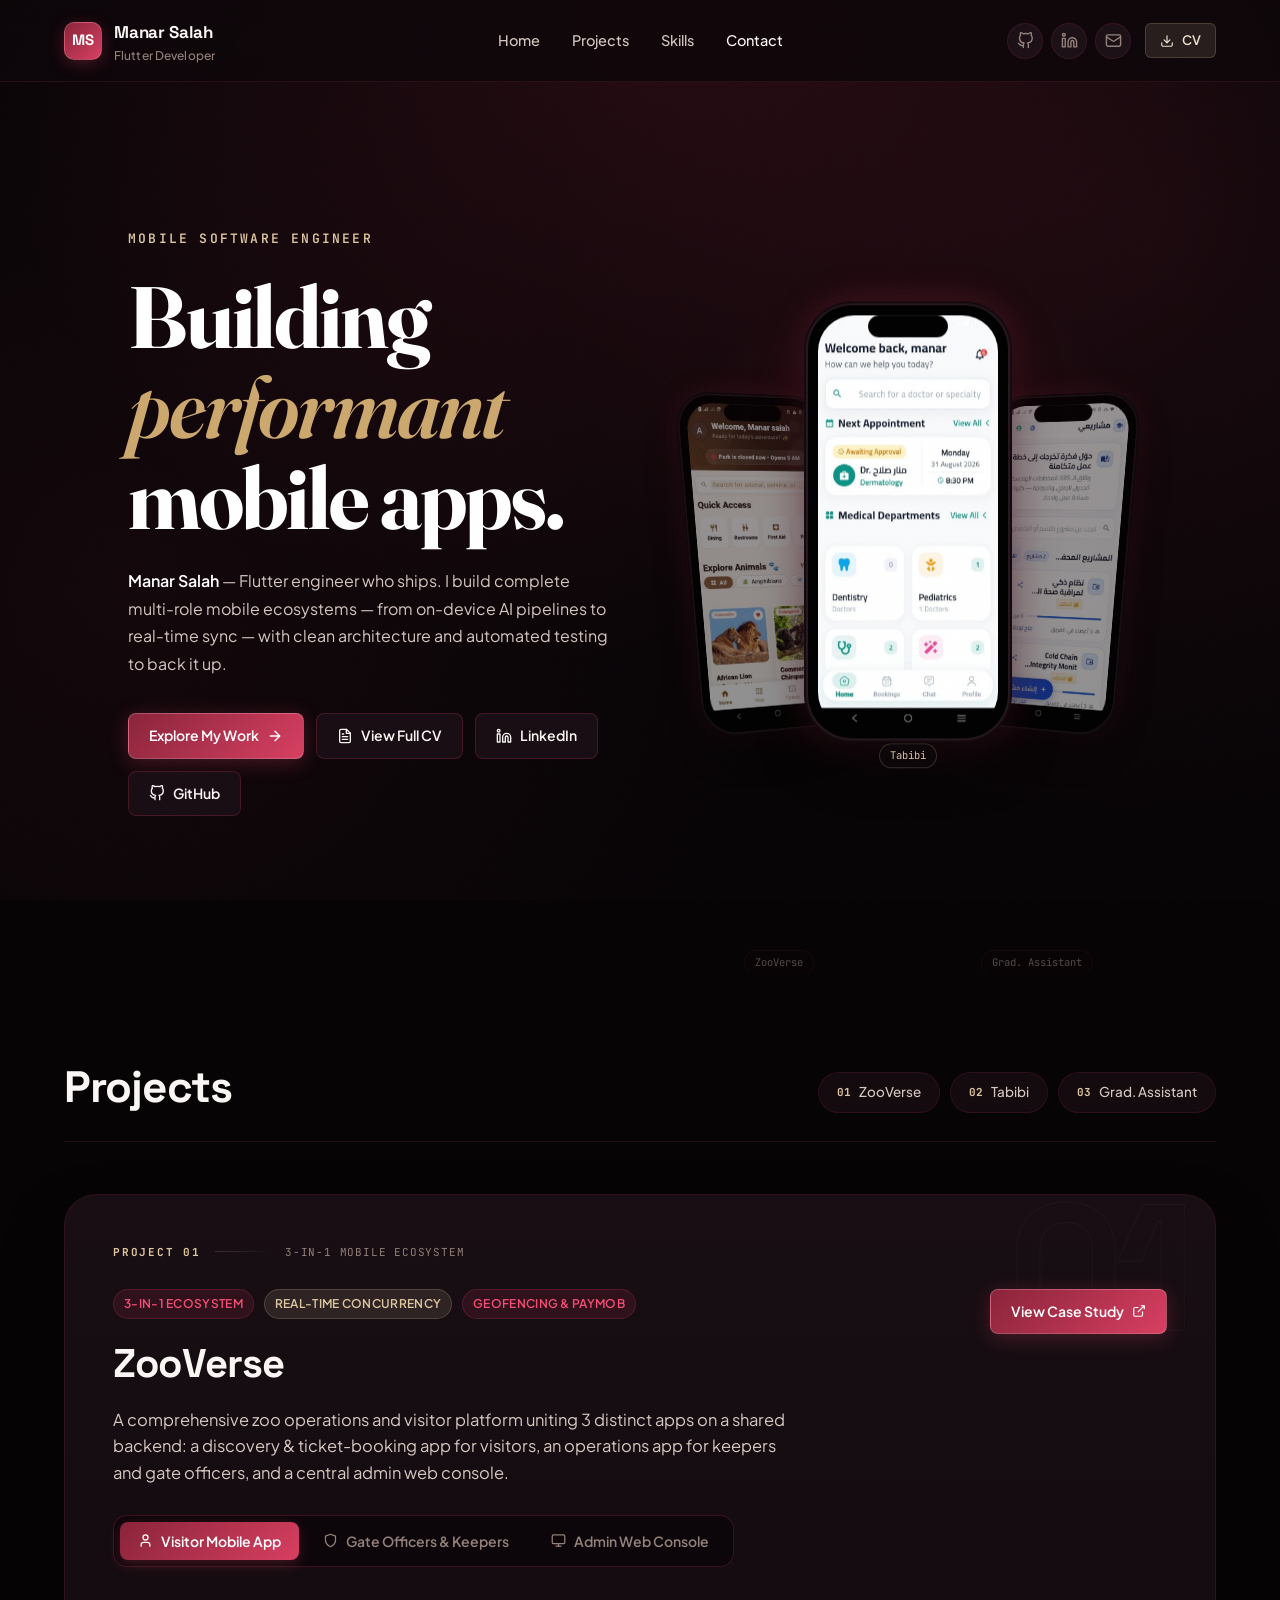
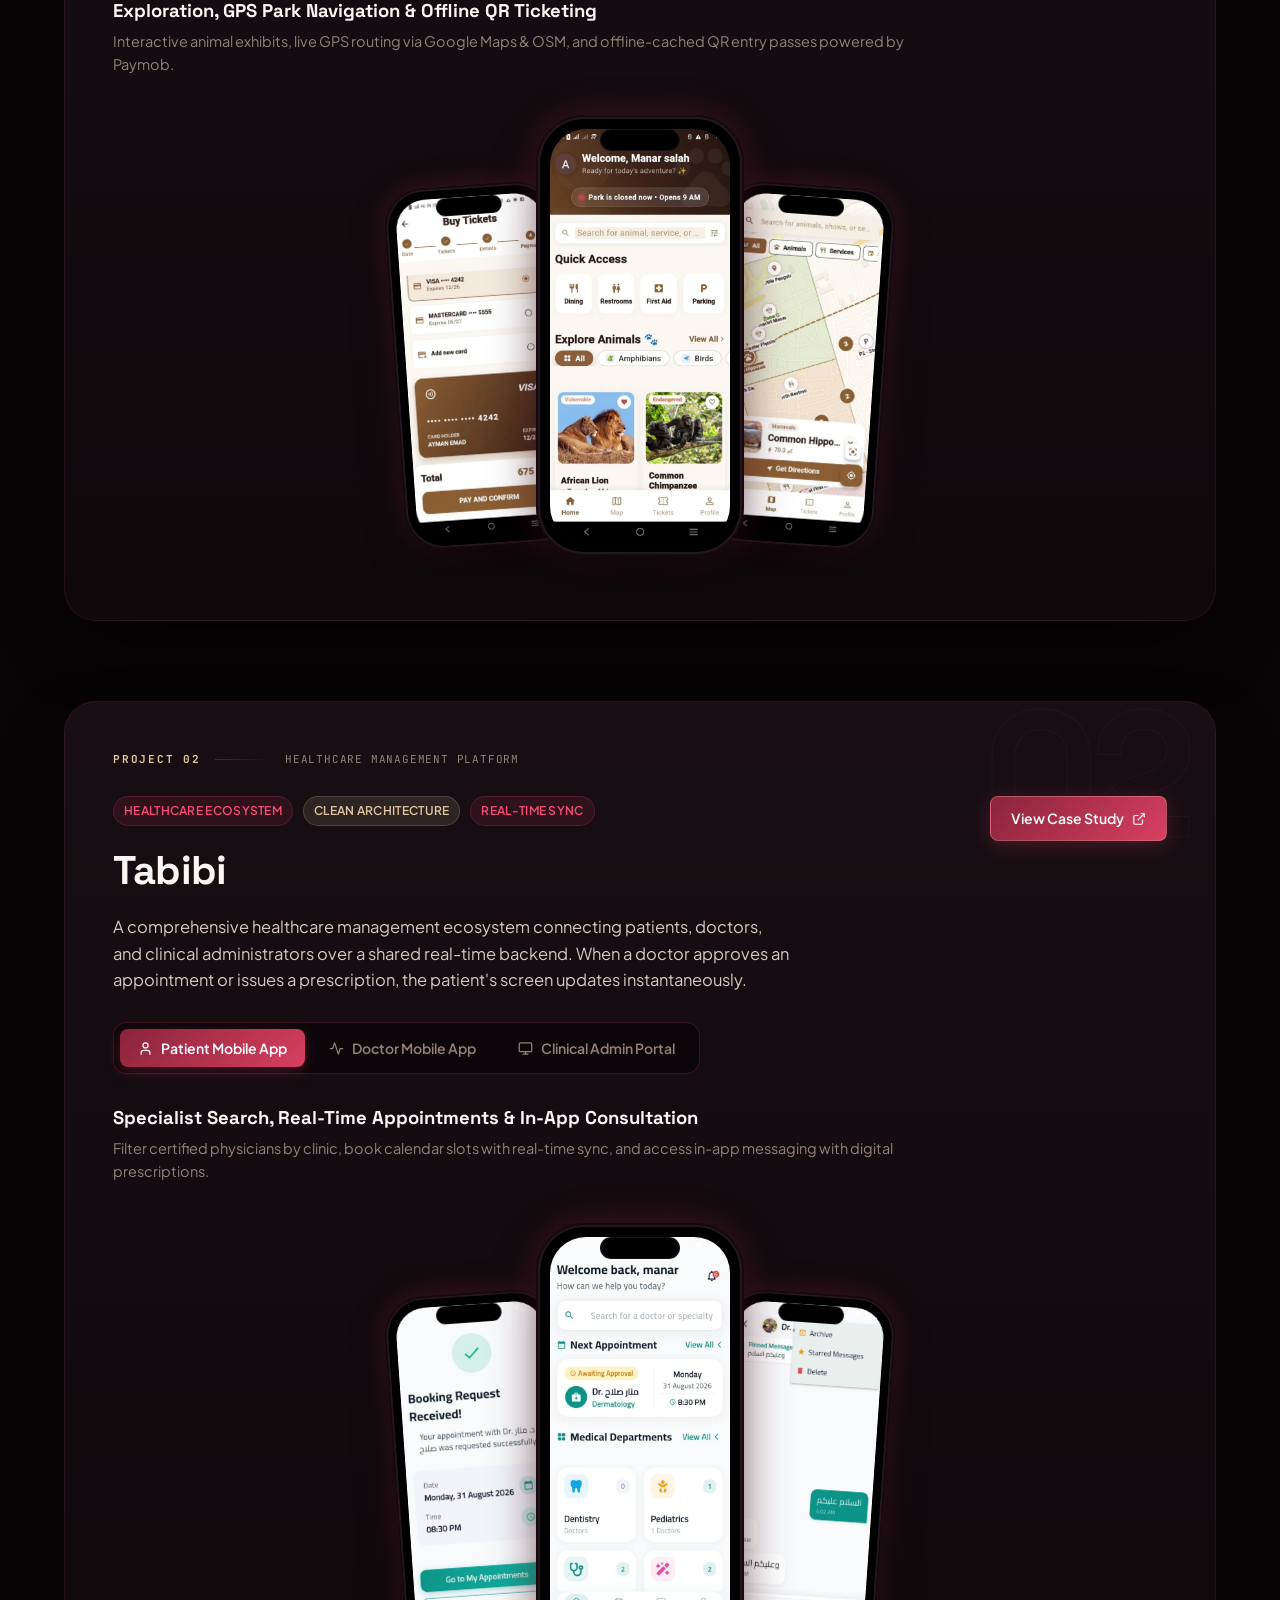
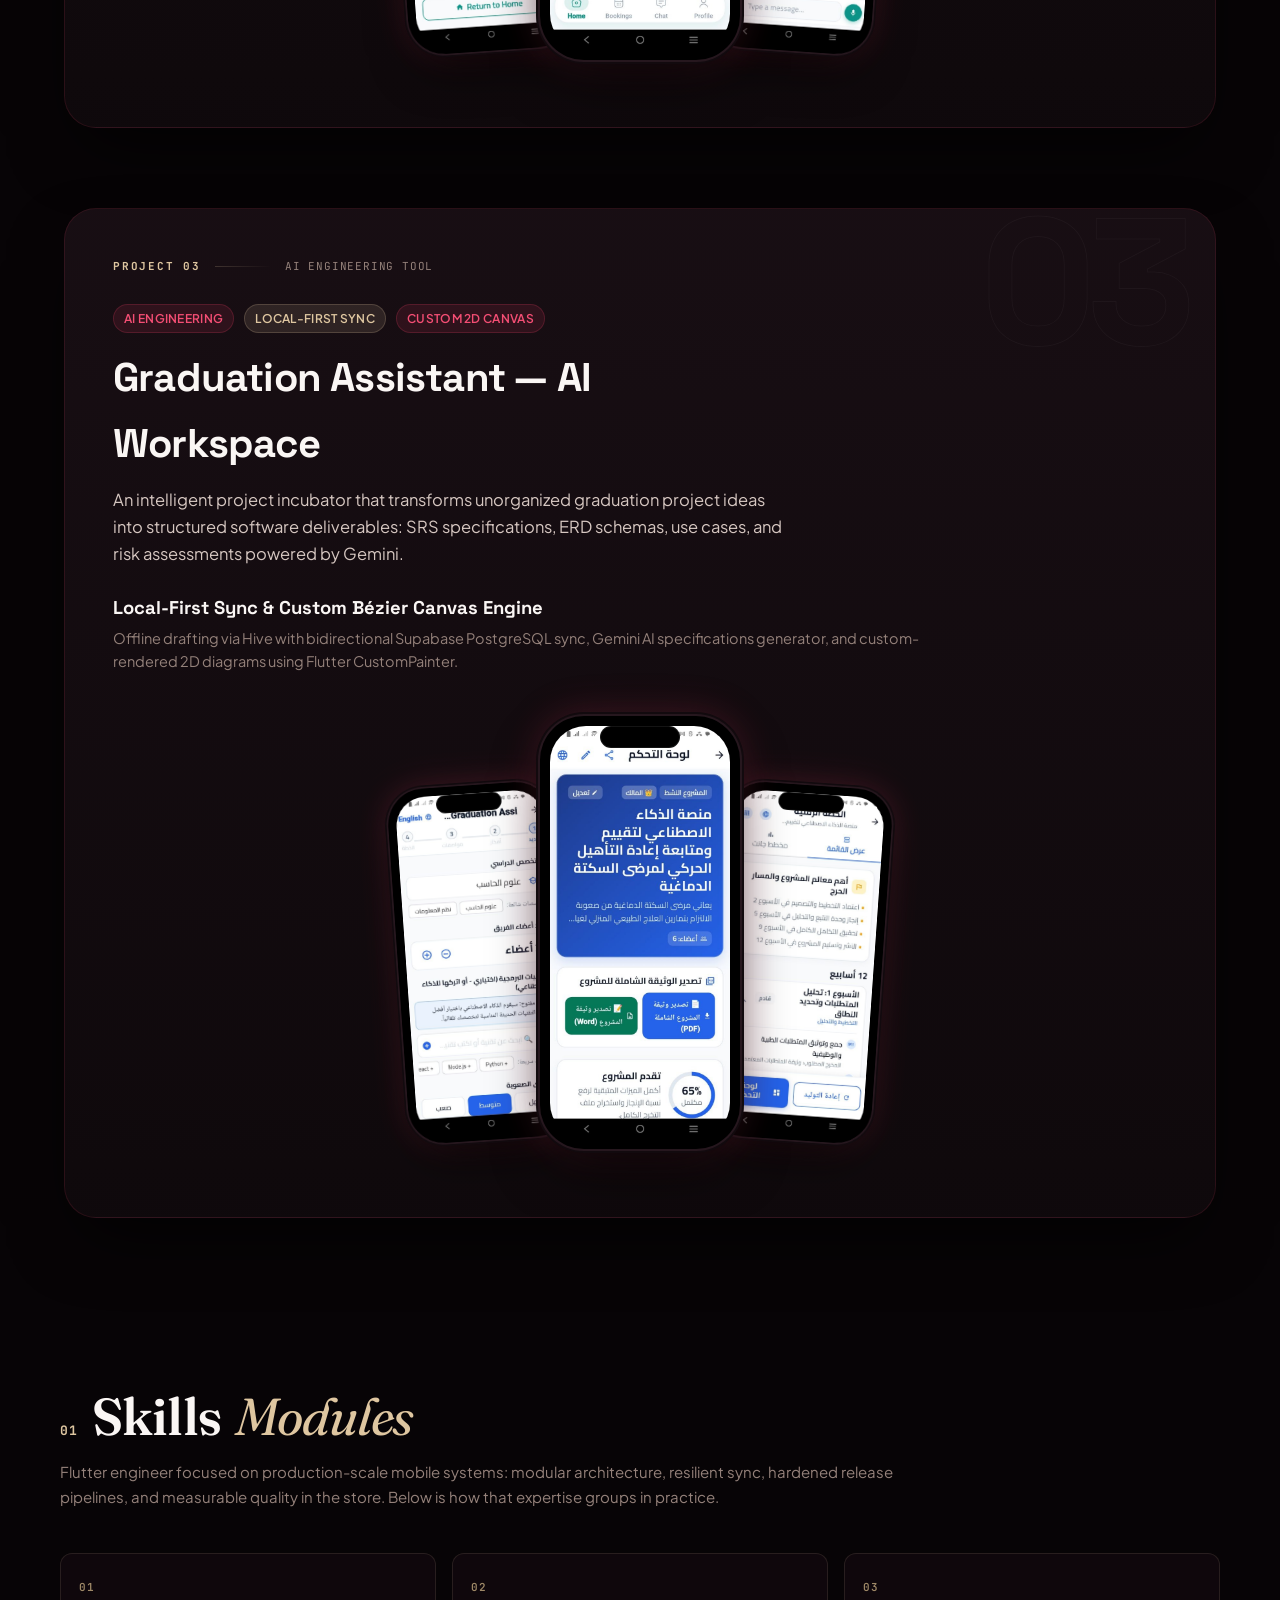
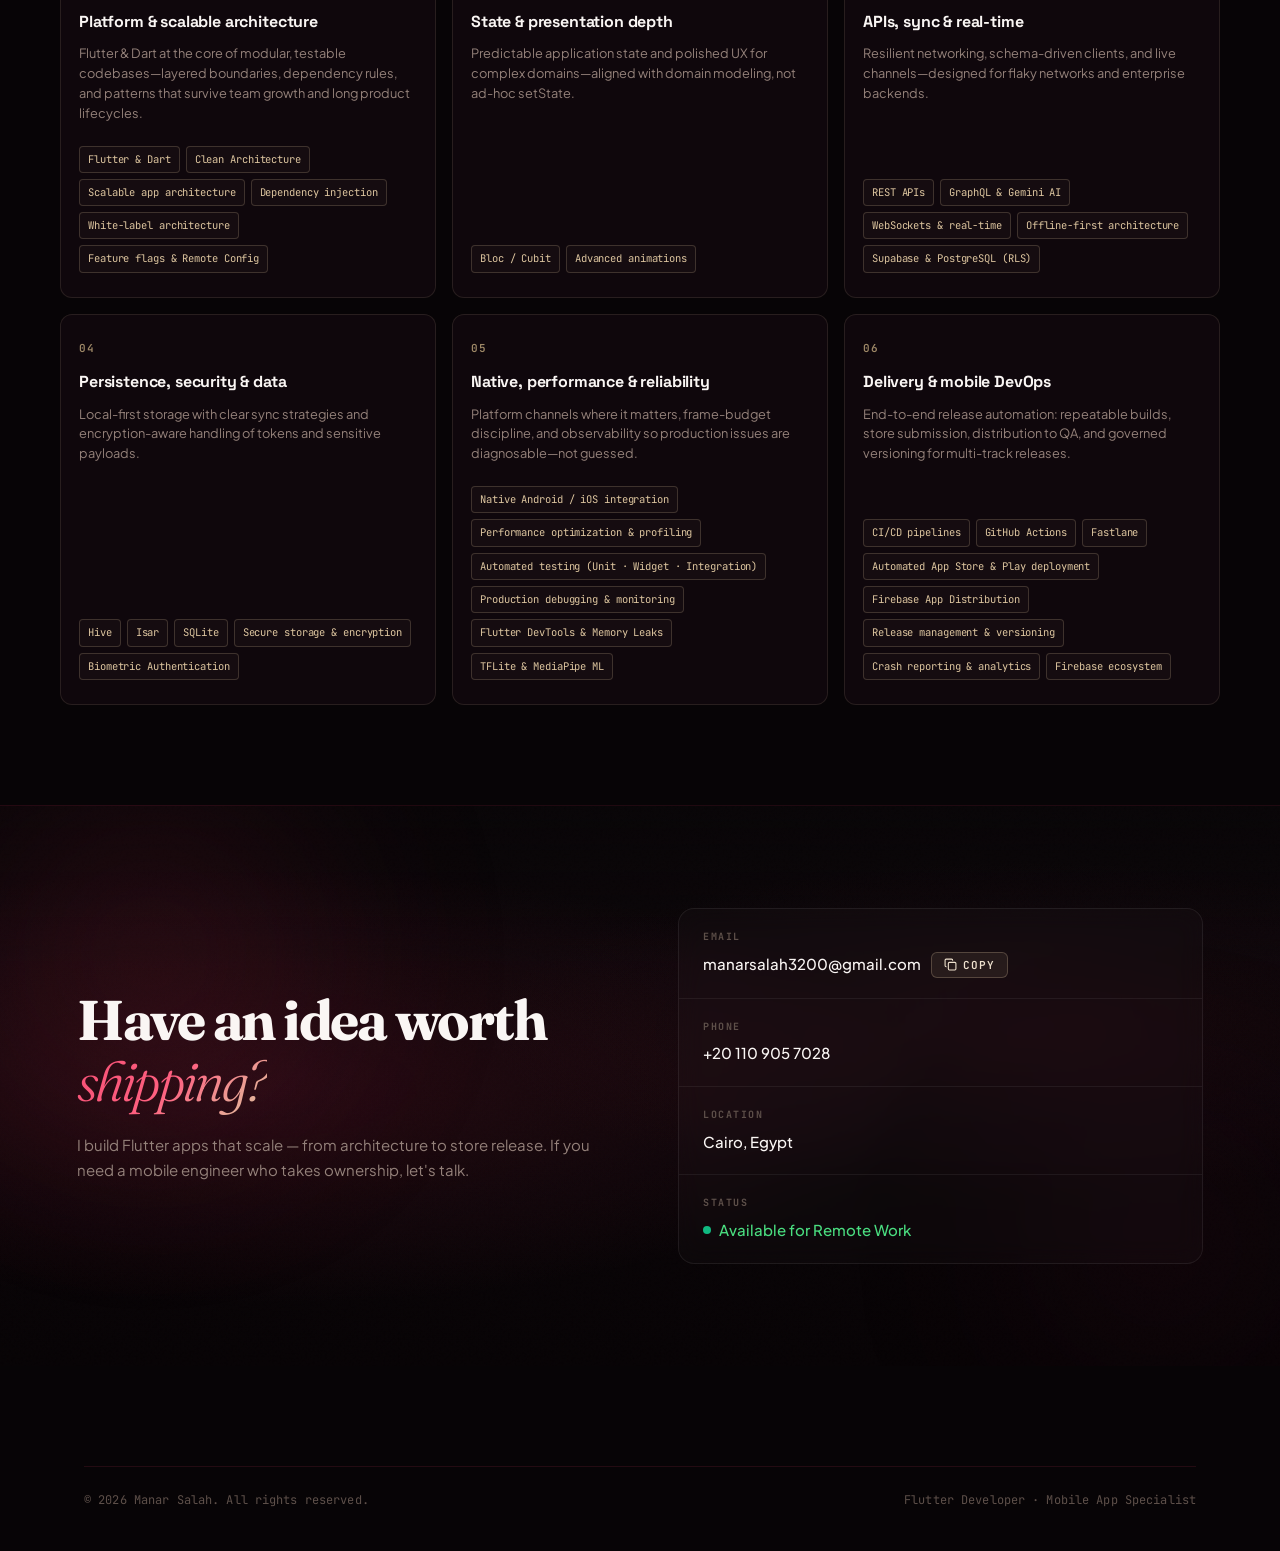
==== commit 5b65b530: "Remove GoRouter and RTL localization tags" ====
--- a/index.html
+++ b/index.html
@@ -693,8 +693,6 @@
         <div class="module-card-tags">
           <span class="mod-tag">Bloc / Cubit</span>
           <span class="mod-tag">Advanced animations</span>
-          <span class="mod-tag">GoRouter &amp; Deep Linking</span>
-          <span class="mod-tag">RTL &amp; Arabic Localization</span>
         </div>
       </div>
 
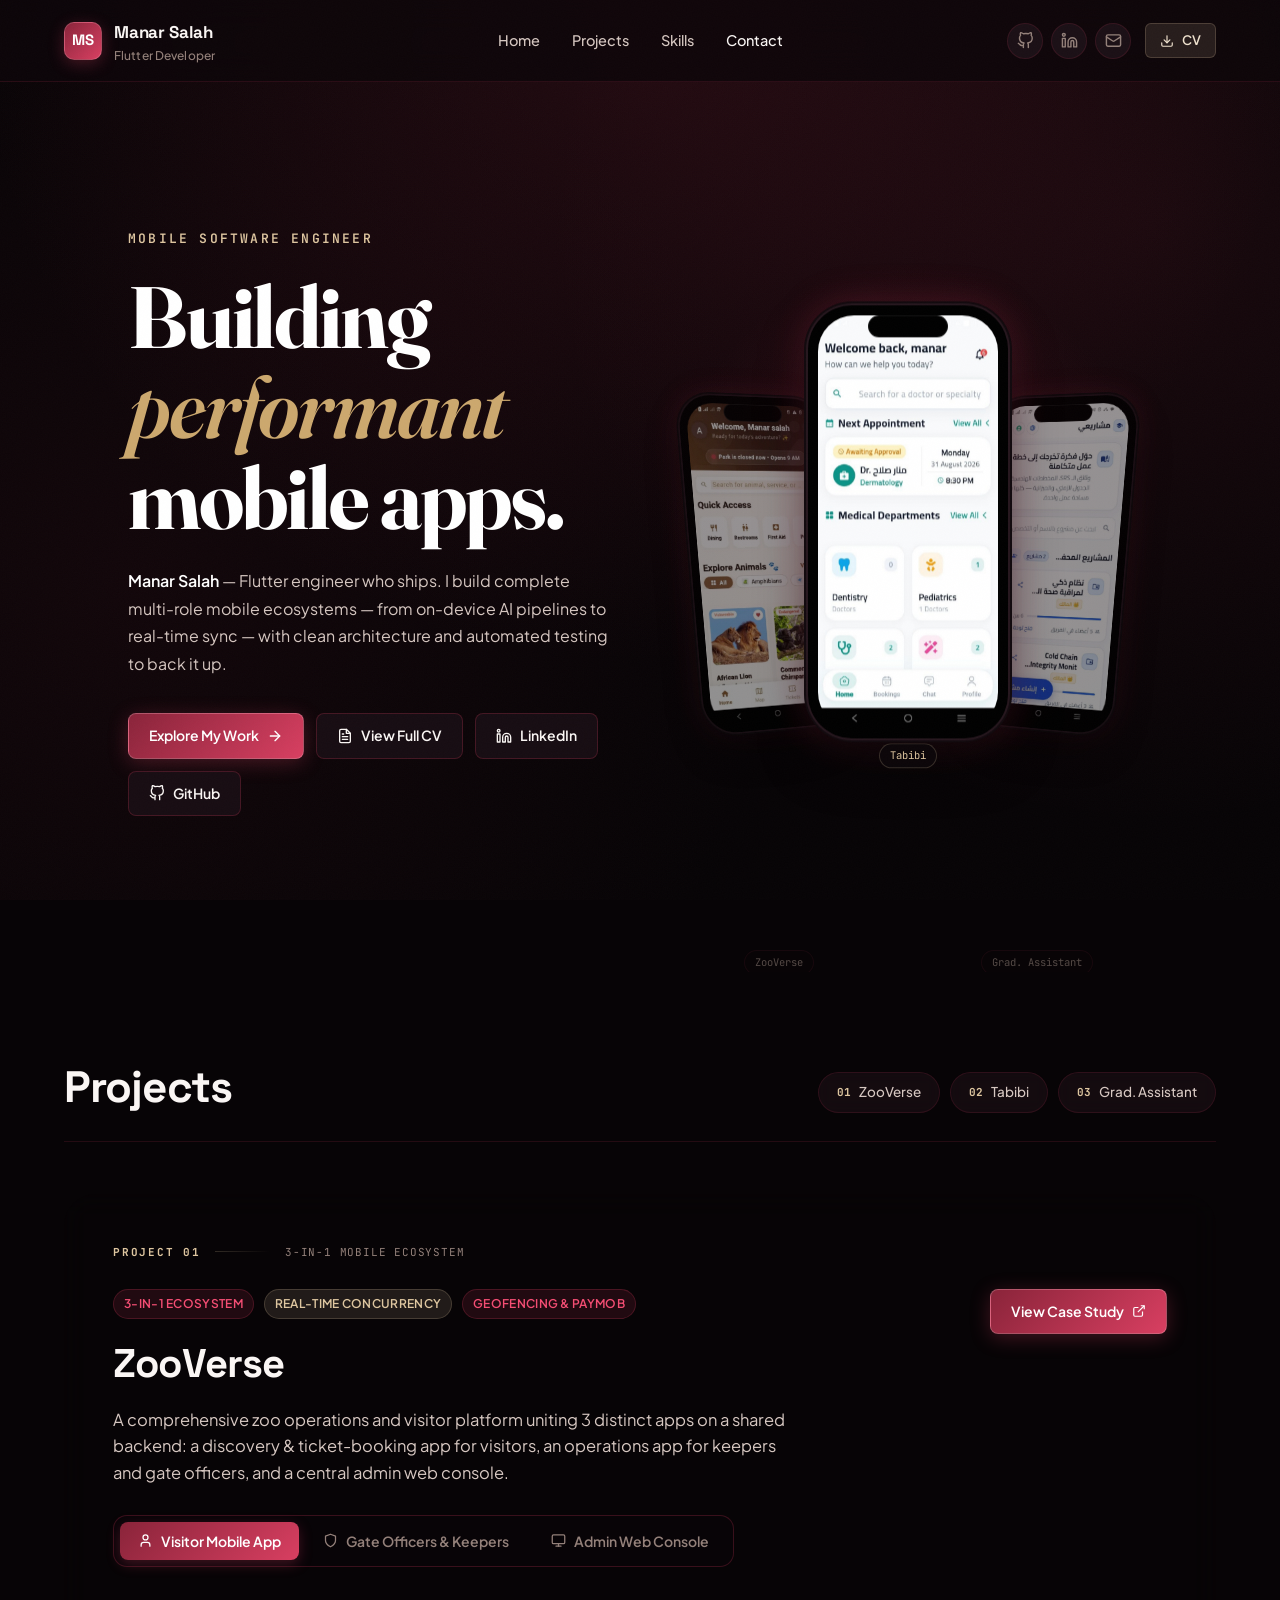
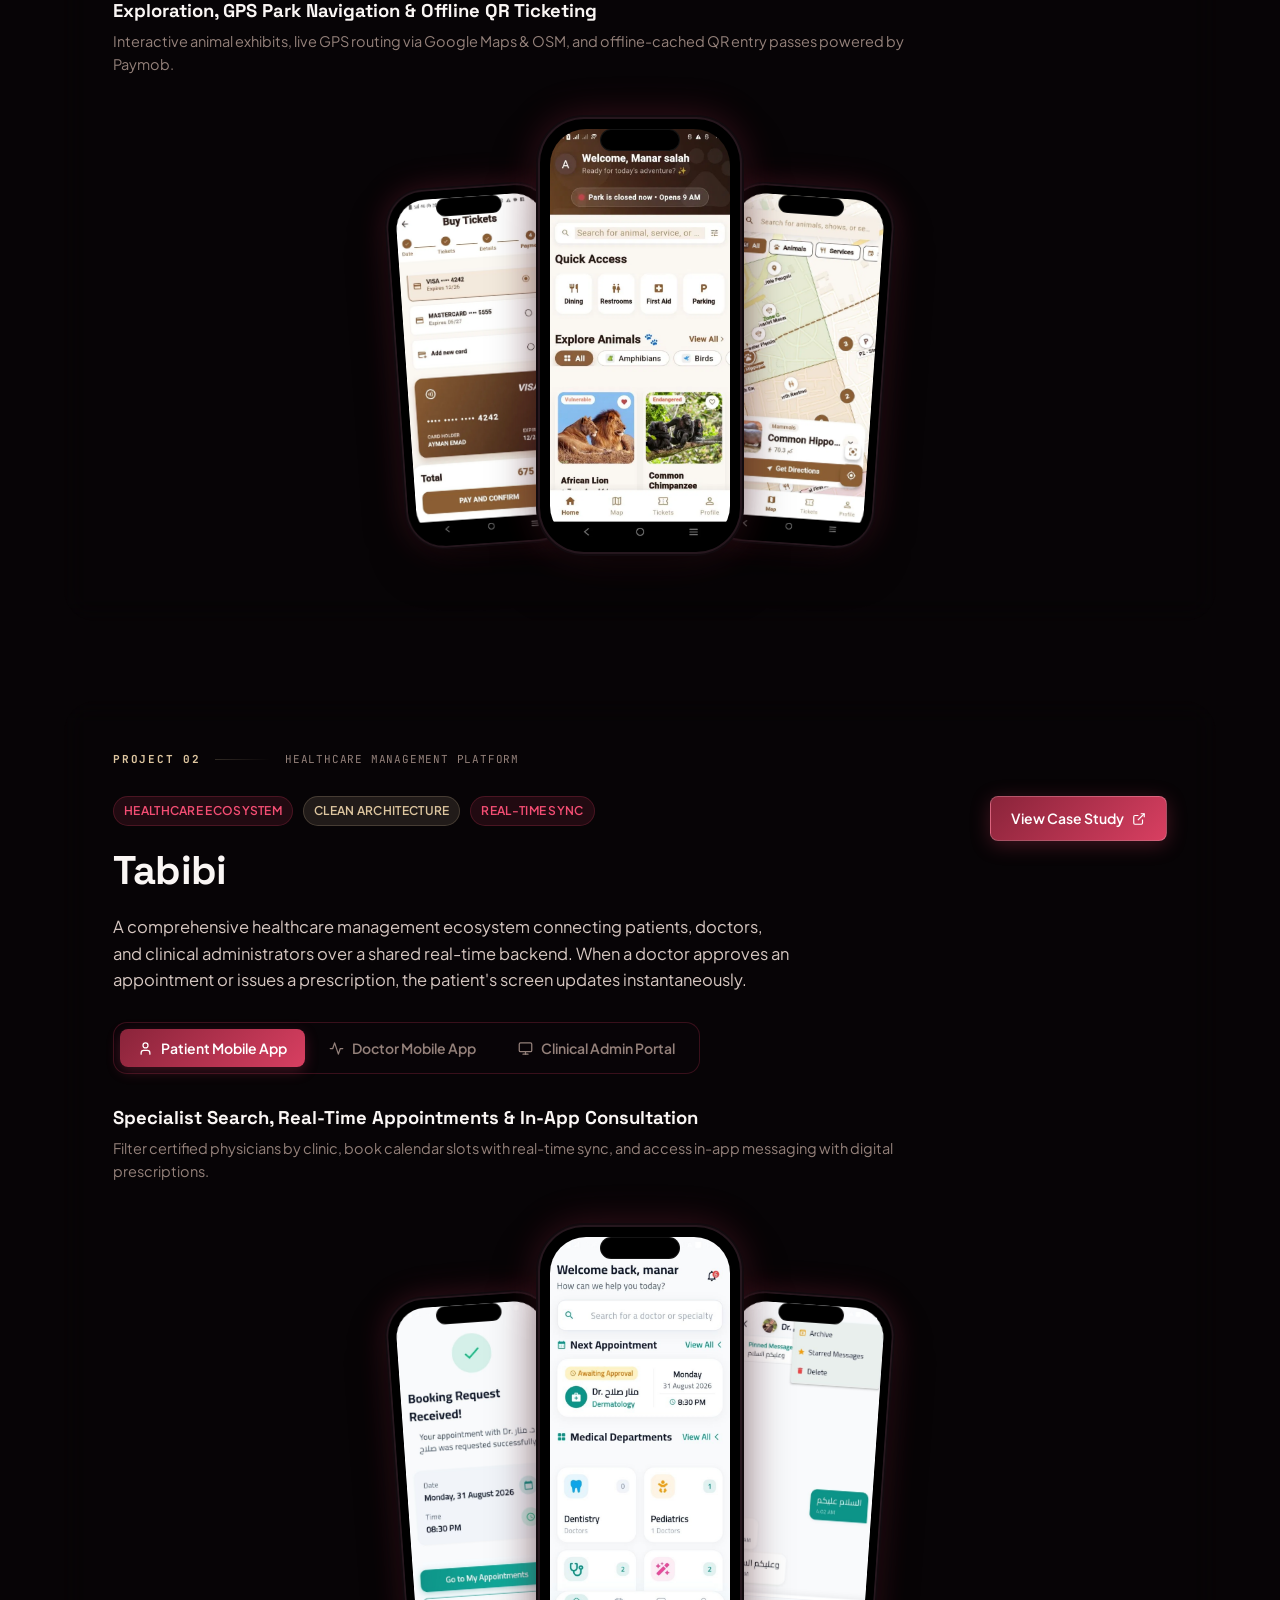
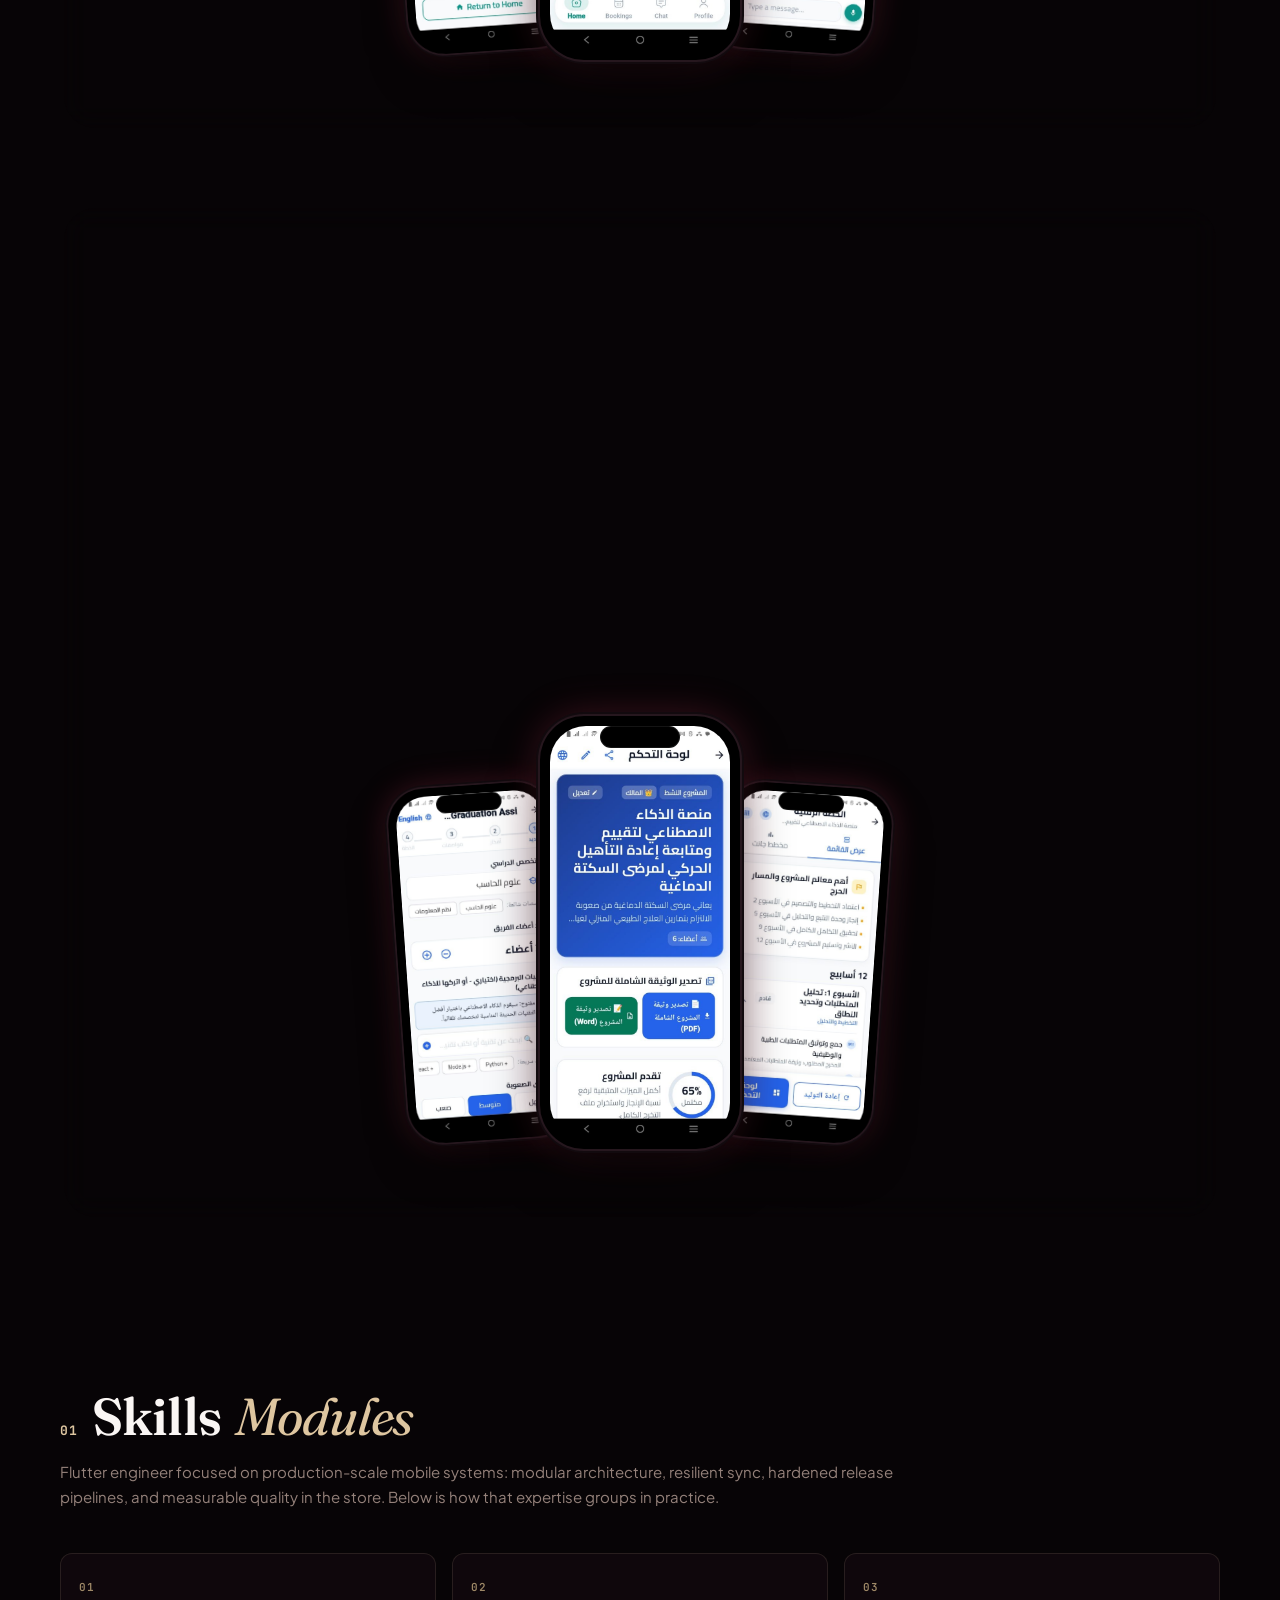
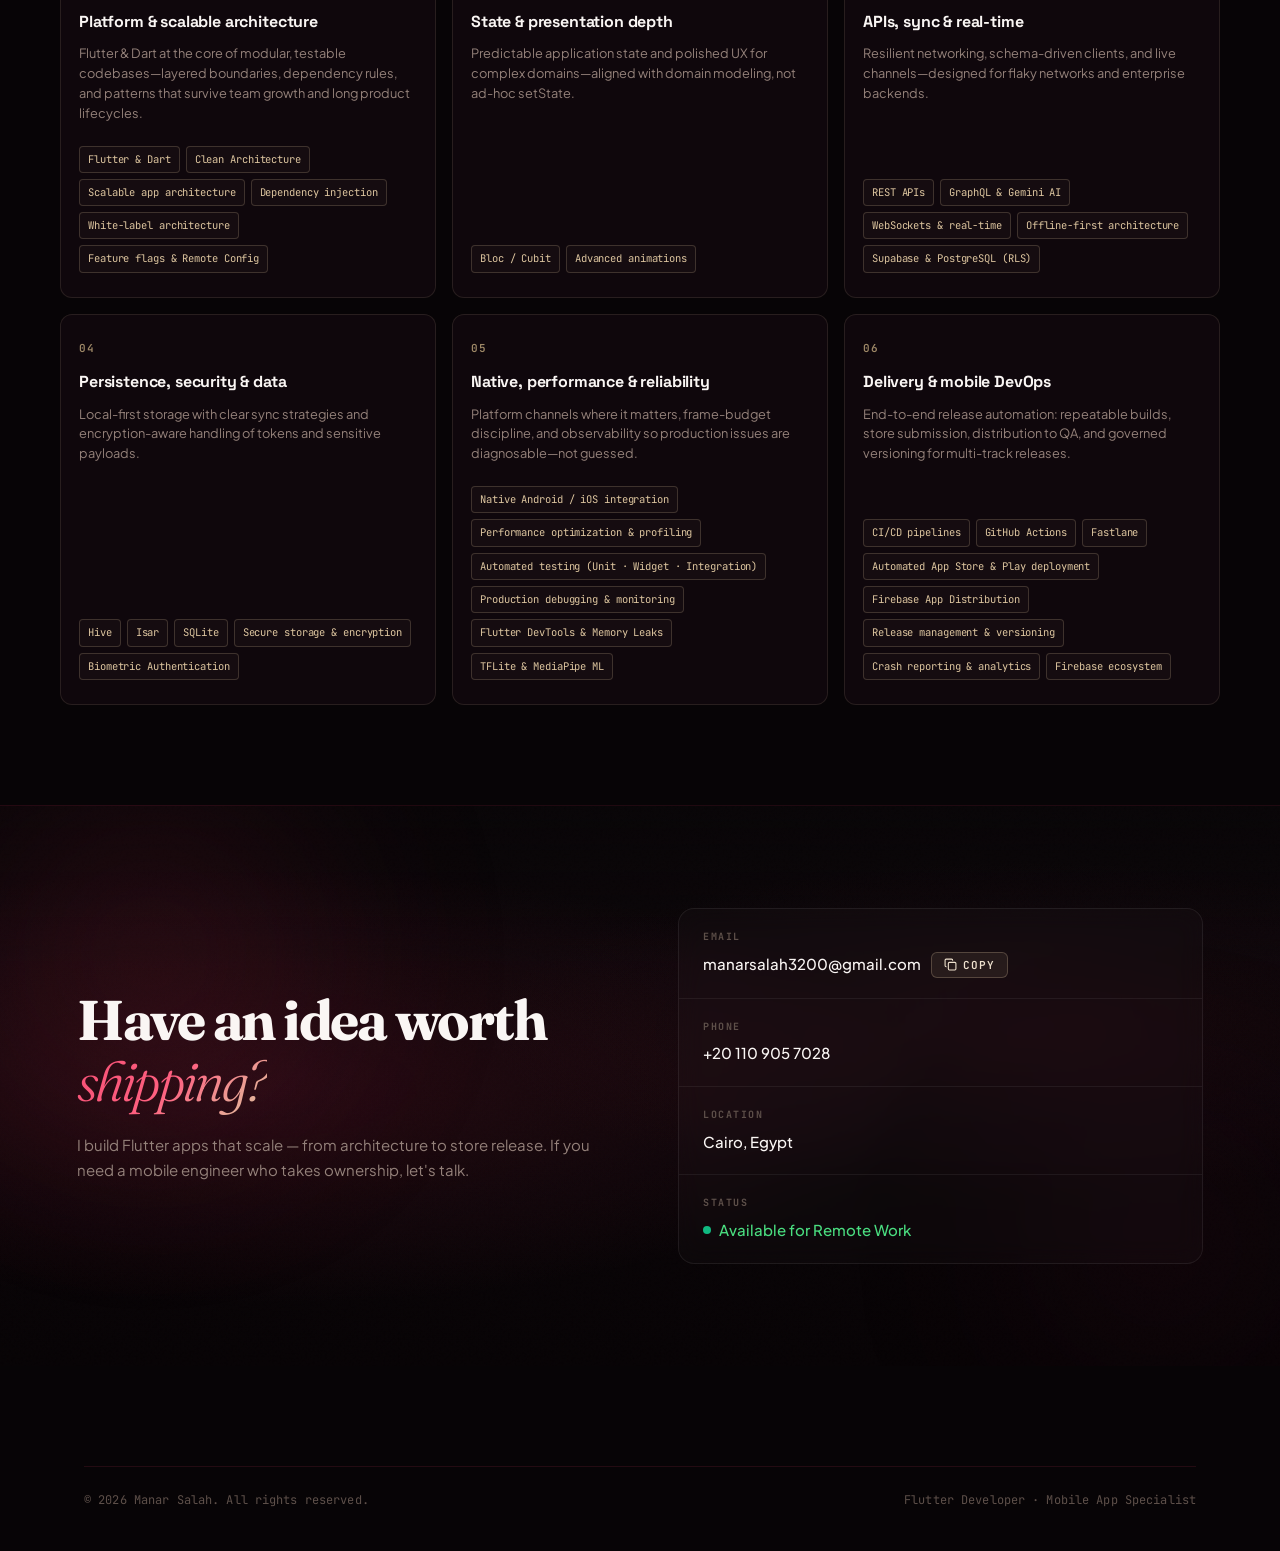
==== commit 73c51d73: "Add professional README.md with live demo and project showcase" ====
--- a/index.html
+++ b/index.html
@@ -14,7 +14,7 @@
   <meta property="og:title" content="Manar Salah — Flutter & Mobile Engineer">
   <meta property="og:description" content="Flutter engineer who ships. I build complete multi-role mobile ecosystems — from on-device AI pipelines to real-time sync — with the architecture to prove it.">
   <meta property="og:type" content="website">
-  <meta property="og:url" content="https://manarsalah.dev">
+  <meta property="og:url" content="https://portfolio-d19p.vercel.app/">
   <meta property="og:image" content="assets/tabibi-patient-home.jpg">
   <meta property="og:locale" content="en_US">
 
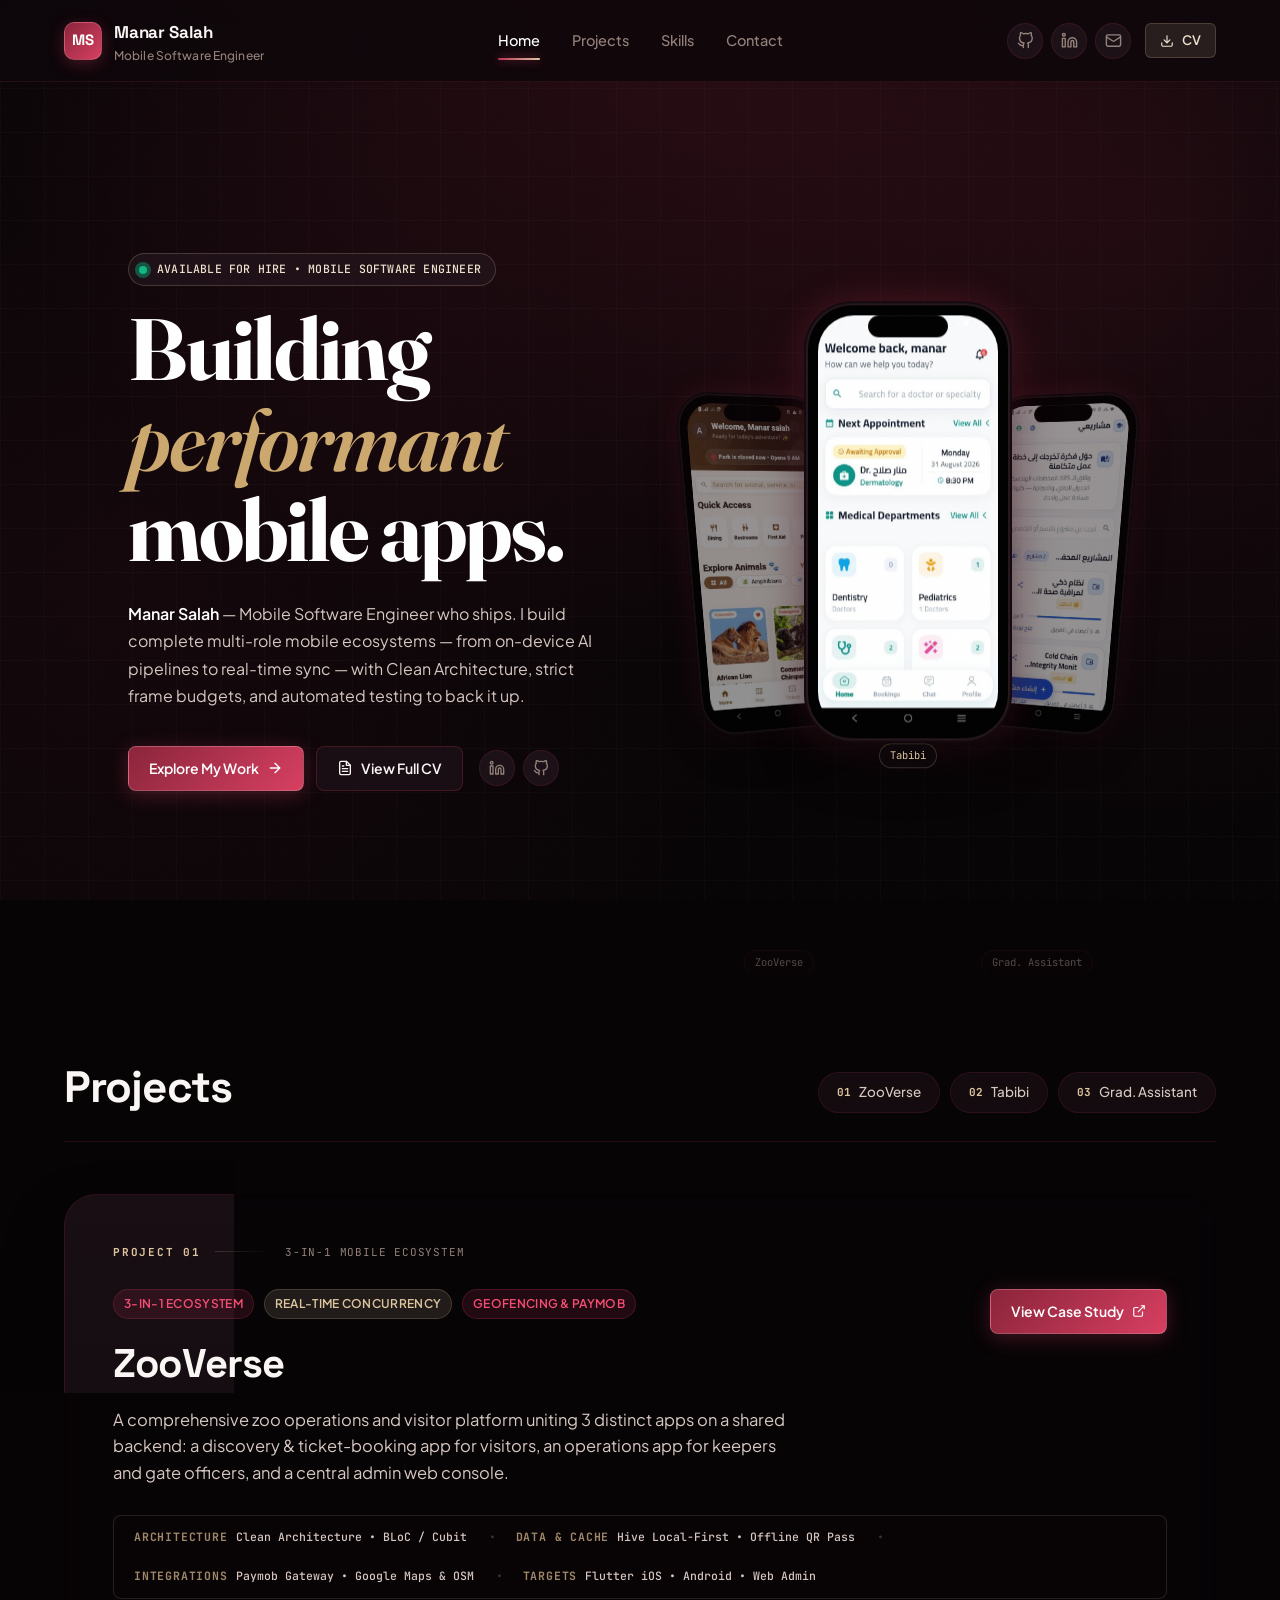
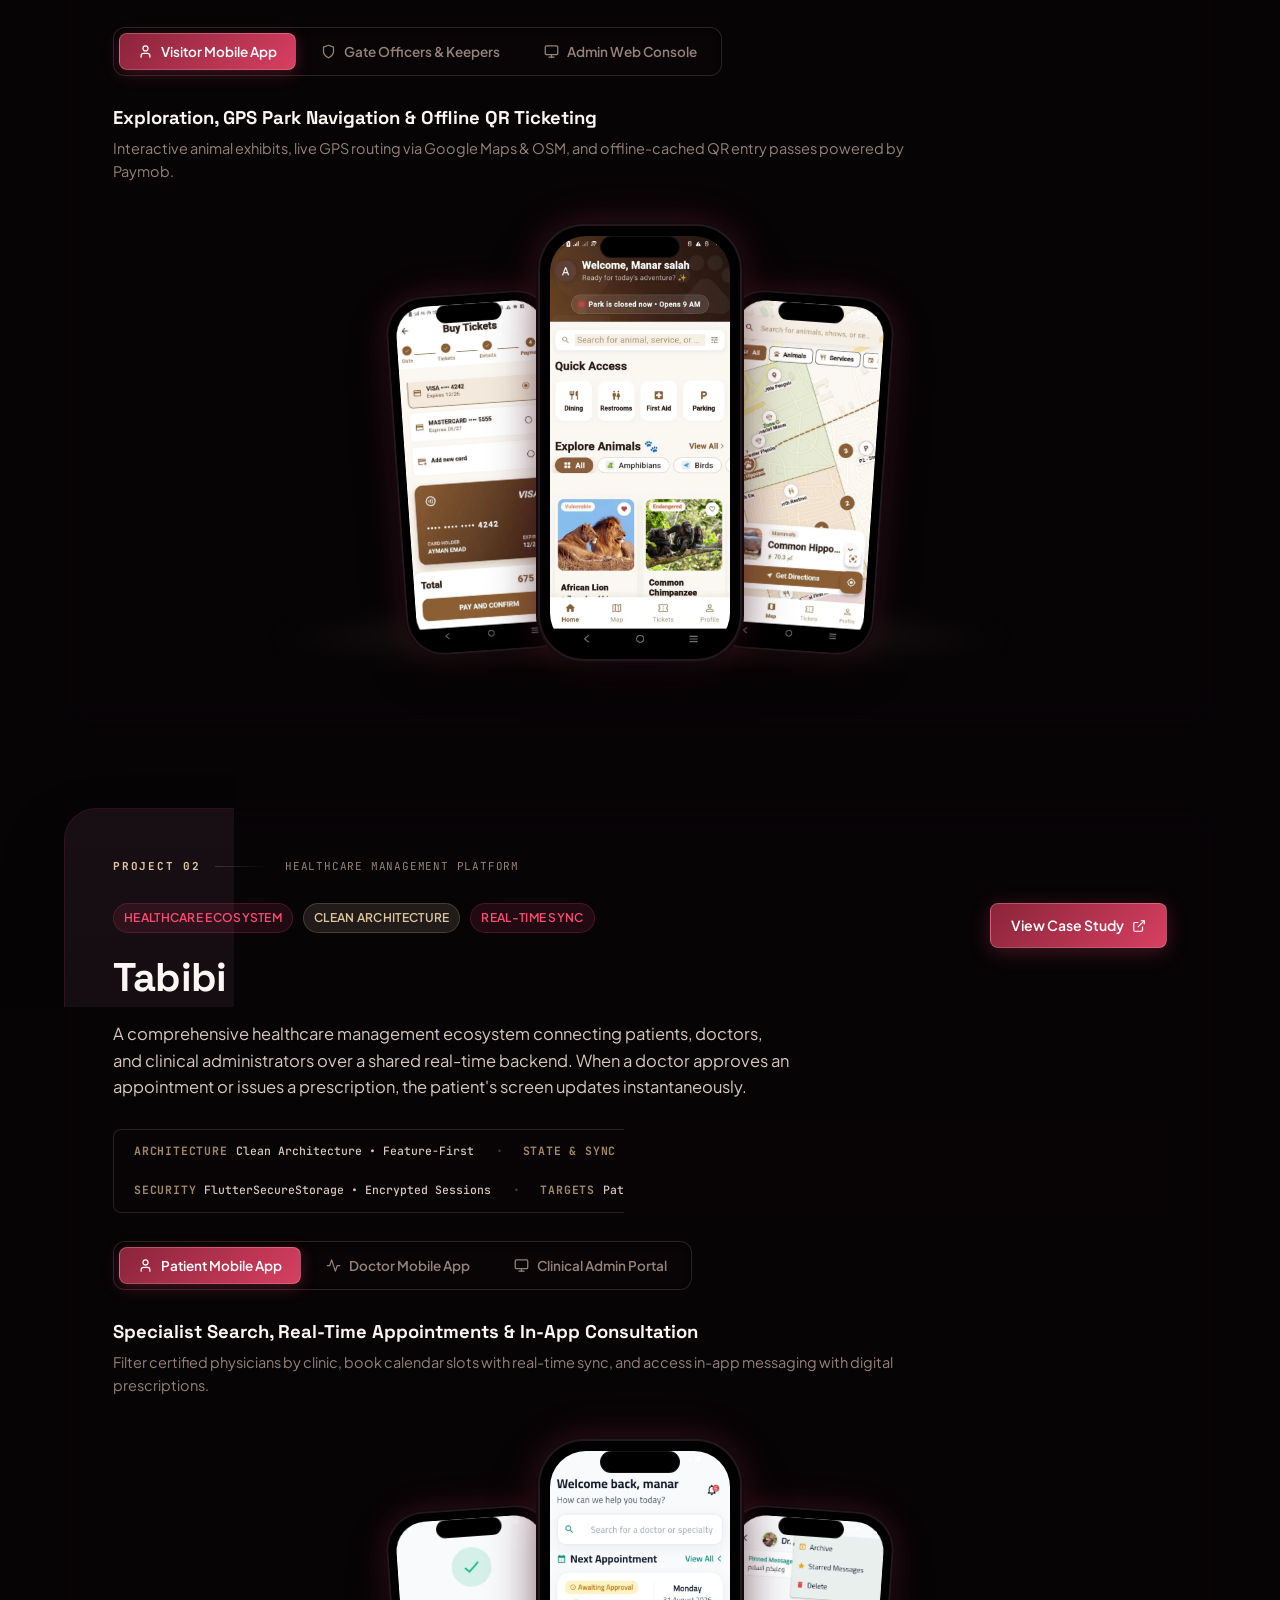
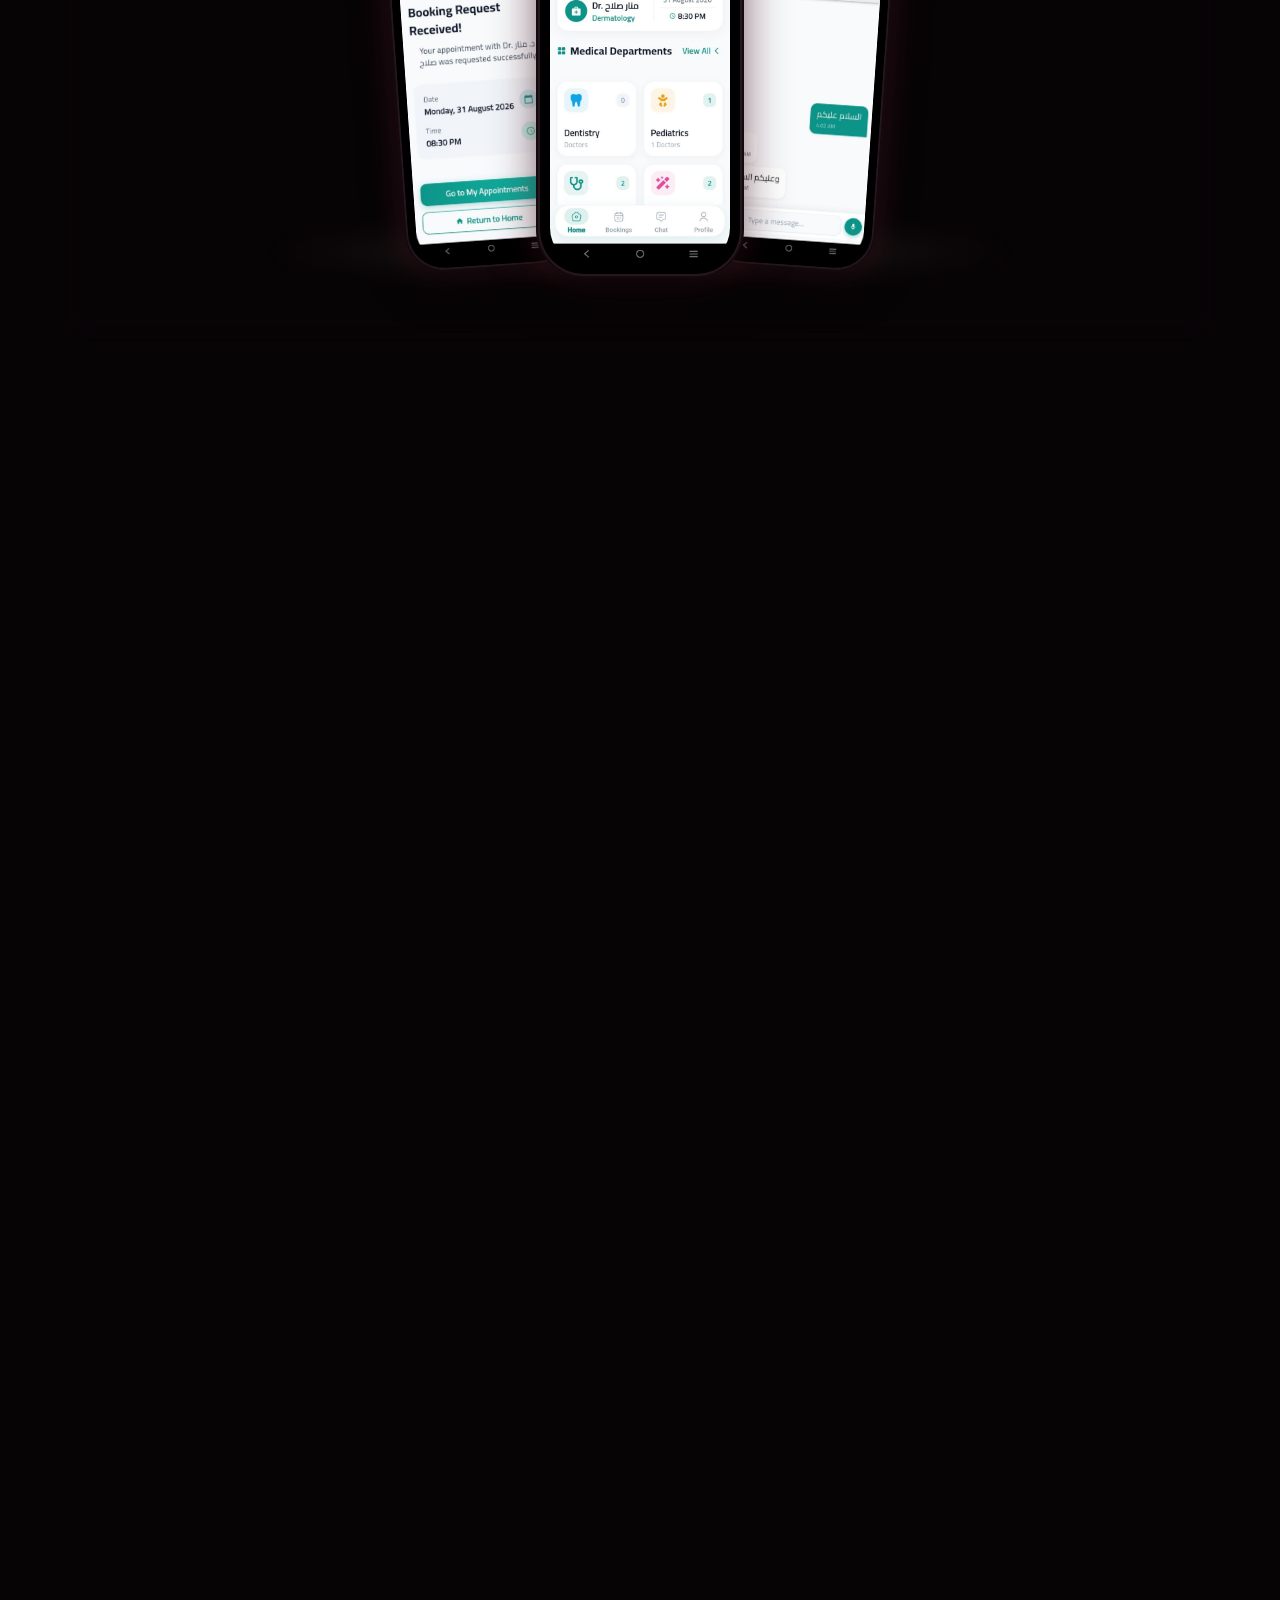
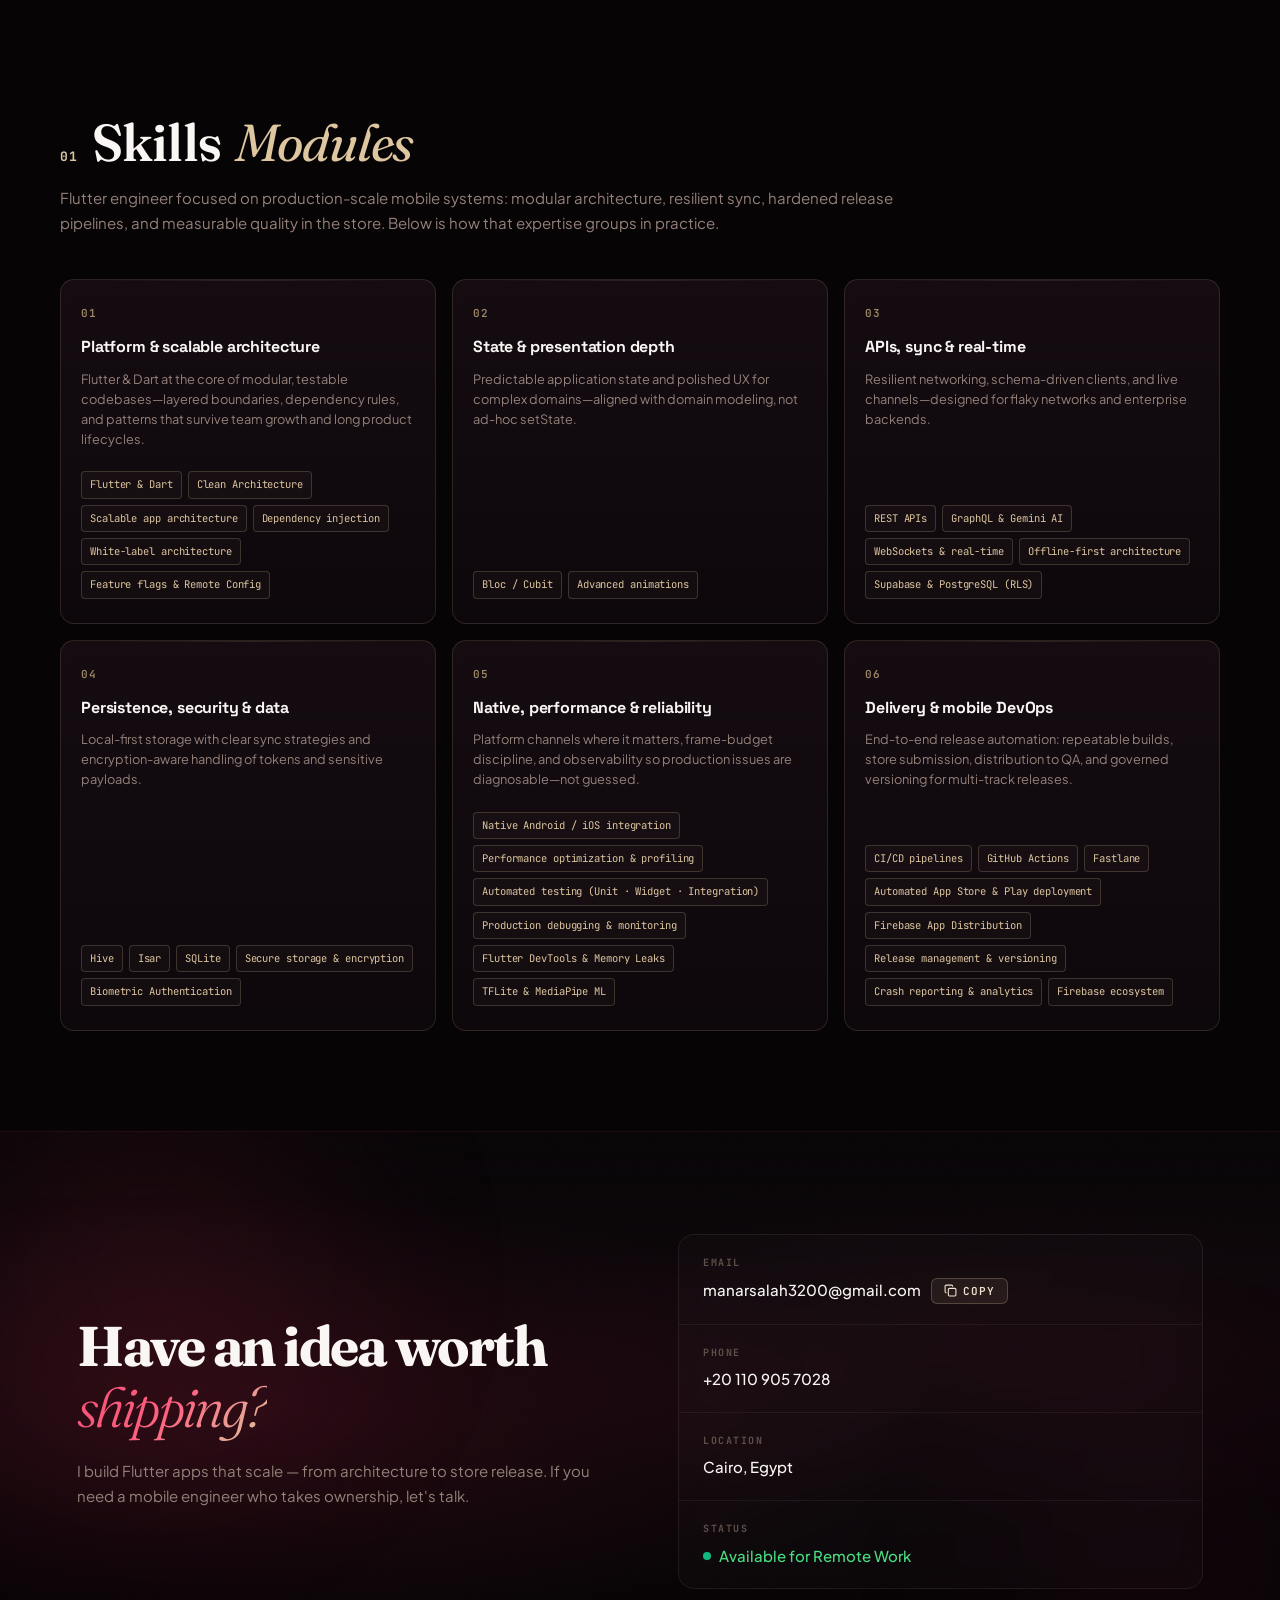
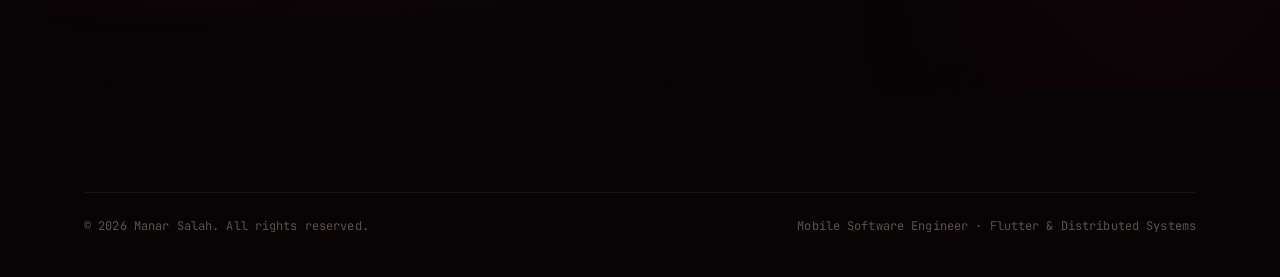
==== commit 1cc4fcc7: "Update" ====
--- a/index.html
+++ b/index.html
@@ -44,7 +44,7 @@
     <div class="brand-mark">MS</div>
     <div>
       <span class="brand-name">Manar Salah</span>
-      <span class="brand-sub">Flutter Developer</span>
+      <span class="brand-sub">Mobile Software Engineer</span>
     </div>
   </a>
 
@@ -76,18 +76,22 @@
   </div>
 </header>
 
-<main id="top">
+<main>
 
   <!-- ============================================================
        HERO SECTION — Split Layout
        ============================================================ -->
-  <section class="hero">
+  <section id="top" class="hero">
     <div class="hero-split">
 
       <!-- LEFT: Text Content -->
       <div class="hero-content">
-        <div class="hero-eyebrow-tag reveal">
-          MOBILE SOFTWARE ENGINEER
+        <div class="hero-status-pill reveal">
+          <span class="status-indicator">
+            <span class="status-dot"></span>
+            <span class="status-ping"></span>
+          </span>
+          AVAILABLE FOR HIRE &bull; MOBILE SOFTWARE ENGINEER
         </div>
 
         <h1 class="hero-title reveal reveal-delay-1">
@@ -97,7 +101,7 @@
         </h1>
 
         <p class="hero-bio reveal reveal-delay-2">
-          <strong class="bio-name">Manar Salah</strong> &mdash; Flutter engineer who ships. I build complete multi-role mobile ecosystems&thinsp;&mdash;&thinsp;from on-device AI pipelines to real-time sync&thinsp;&mdash;&thinsp;with clean architecture and automated testing to back it up.
+          <strong class="bio-name">Manar Salah</strong> &mdash; Mobile Software Engineer who ships. I build complete multi-role mobile ecosystems&thinsp;&mdash;&thinsp;from on-device AI pipelines to real-time sync&thinsp;&mdash;&thinsp;with Clean Architecture, strict frame budgets, and automated testing to back it up.
         </p>
 
         <div class="hero-actions reveal reveal-delay-3">
@@ -109,14 +113,14 @@
             <svg width="16" height="16" viewBox="0 0 24 24" fill="none" stroke="currentColor" stroke-width="2" stroke-linecap="round" stroke-linejoin="round"><path d="M14 2H6a2 2 0 0 0-2 2v16a2 2 0 0 0 2 2h12a2 2 0 0 0 2-2V8z"></path><polyline points="14 2 14 8 20 8"></polyline><line x1="16" y1="13" x2="8" y2="13"></line><line x1="16" y1="17" x2="8" y2="17"></line><polyline points="10 9 9 9 8 9"></polyline></svg>
             View Full CV
           </a>
-          <a href="https://linkedin.com/in/manar-salah-8125052ab" target="_blank" rel="noopener" class="btn btn-secondary" title="LinkedIn">
-            <svg width="16" height="16" viewBox="0 0 24 24" fill="none" stroke="currentColor" stroke-width="2" stroke-linecap="round" stroke-linejoin="round"><path d="M16 8a6 6 0 0 1 6 6v7h-4v-7a2 2 0 0 0-2-2 2 2 0 0 0-2 2v7h-4v-7a6 6 0 0 1 6-6z"></path><rect x="2" y="9" width="4" height="12"></rect><circle cx="4" cy="4" r="2"></circle></svg>
-            LinkedIn
-          </a>
-          <a href="https://github.com/manar42" target="_blank" rel="noopener" class="btn btn-secondary" title="GitHub">
-            <svg width="16" height="16" viewBox="0 0 24 24" fill="none" stroke="currentColor" stroke-width="2" stroke-linecap="round" stroke-linejoin="round"><path d="M9 19c-5 1.5-5-2.5-7-3m14 6v-3.87a3.37 3.37 0 0 0-.94-2.61c3.14-.35 6.44-1.54 6.44-7A5.44 5.44 0 0 0 20 4.77 5.07 5.07 0 0 0 19.91 1S18.73.65 16 2.48a13.38 13.38 0 0 0-7 0C6.27.65 5.09 1 5.09 1A5.07 5.07 0 0 0 5 4.77a5.44 5.44 0 0 0-1.5 3.78c0 5.42 3.3 6.61 6.44 7A3.37 3.37 0 0 0 9 18.13V22"></path></svg>
-            GitHub
-          </a>
+          <div class="hero-social-mini">
+            <a href="https://linkedin.com/in/manar-salah-8125052ab" target="_blank" rel="noopener" class="social-icon-btn" title="LinkedIn" aria-label="LinkedIn">
+              <svg width="16" height="16" viewBox="0 0 24 24" fill="none" stroke="currentColor" stroke-width="2" stroke-linecap="round" stroke-linejoin="round"><path d="M16 8a6 6 0 0 1 6 6v7h-4v-7a2 2 0 0 0-2-2 2 2 0 0 0-2 2v7h-4v-7a6 6 0 0 1 6-6z"/><rect x="2" y="9" width="4" height="12"/><circle cx="4" cy="4" r="2"/></svg>
+            </a>
+            <a href="https://github.com/manar42" target="_blank" rel="noopener" class="social-icon-btn" title="GitHub" aria-label="GitHub">
+              <svg width="16" height="16" viewBox="0 0 24 24" fill="none" stroke="currentColor" stroke-width="2" stroke-linecap="round" stroke-linejoin="round"><path d="M9 19c-5 1.5-5-2.5-7-3m14 6v-3.87a3.37 3.37 0 0 0-.94-2.61c3.14-.35 6.44-1.54 6.44-7A5.44 5.44 0 0 0 20 4.77 5.07 5.07 0 0 0 19.91 1S18.73.65 16 2.48a13.38 13.38 0 0 0-7 0C6.27.65 5.09 1 5.09 1A5.07 5.07 0 0 0 5 4.77a5.44 5.44 0 0 0-1.5 3.78c0 5.42 3.3 6.61 6.44 7A3.37 3.37 0 0 0 9 18.13V22"></path></svg>
+            </a>
+          </div>
         </div>
       </div>
 
@@ -160,7 +164,6 @@
         </div>
       </div>
     </div>
-
   </section>
 
   <!-- ============================================================
@@ -227,6 +230,14 @@
           </div>
         </div>
 
+        <!-- Tech Specs Dossier Strip -->
+        <div class="project-tech-spec-bar">
+          <div class="spec-item"><span class="spec-label">ARCHITECTURE</span> <span class="spec-val">Clean Architecture &bull; BLoC / Cubit</span></div>
+          <div class="spec-item"><span class="spec-label">DATA &amp; CACHE</span> <span class="spec-val">Hive Local-First &bull; Offline QR Pass</span></div>
+          <div class="spec-item"><span class="spec-label">INTEGRATIONS</span> <span class="spec-val">Paymob Gateway &bull; Google Maps &amp; OSM</span></div>
+          <div class="spec-item"><span class="spec-label">TARGETS</span> <span class="spec-val">Flutter iOS &bull; Android &bull; Web Admin</span></div>
+        </div>
+
         <!-- Role Switcher -->
         <div class="role-switcher">
           <button class="role-tab active" data-role="visitor">
@@ -383,6 +394,14 @@
           </div>
         </div>
 
+        <!-- Tech Specs Dossier Strip -->
+        <div class="project-tech-spec-bar">
+          <div class="spec-item"><span class="spec-label">ARCHITECTURE</span> <span class="spec-val">Clean Architecture &bull; Feature-First</span></div>
+          <div class="spec-item"><span class="spec-label">STATE &amp; SYNC</span> <span class="spec-val">BLoC &bull; Real-time WebSocket Appointments</span></div>
+          <div class="spec-item"><span class="spec-label">SECURITY</span> <span class="spec-val">FlutterSecureStorage &bull; Encrypted Sessions</span></div>
+          <div class="spec-item"><span class="spec-label">TARGETS</span> <span class="spec-val">Patient App &bull; Doctor App &bull; Admin Portal</span></div>
+        </div>
+
         <!-- Role Switcher -->
         <div class="role-switcher">
           <button class="role-tab active" data-role="patient">
@@ -601,6 +620,14 @@
           </div>
         </div>
 
+        <!-- Tech Specs Dossier Strip -->
+        <div class="project-tech-spec-bar">
+          <div class="spec-item"><span class="spec-label">RENDERING</span> <span class="spec-val">Flutter CustomPainter &bull; 60 FPS Bézier Engine</span></div>
+          <div class="spec-item"><span class="spec-label">AI PIPELINE</span> <span class="spec-val">Google Gemini Pro API &bull; Structured JSON Schemas</span></div>
+          <div class="spec-item"><span class="spec-label">PERSISTENCE</span> <span class="spec-val">Local-First Hive &bull; Supabase PostgreSQL Sync</span></div>
+          <div class="spec-item"><span class="spec-label">PLATFORMS</span> <span class="spec-val">Mobile &bull; Tablet &bull; Desktop Responsive</span></div>
+        </div>
+
         <div class="role-info role-info-clean">
           <h4 class="role-title">Local-First Sync &amp; Custom Bézier Canvas Engine</h4>
           <p class="role-desc">
@@ -832,7 +859,7 @@
 <footer class="site-footer">
   <div class="footer-bottom">
     <span>&copy; 2026 Manar Salah. All rights reserved.</span>
-    <span>Flutter Developer &middot; Mobile App Specialist</span>
+    <span>Mobile Software Engineer &middot; Flutter &amp; Distributed Systems</span>
   </div>
 </footer>
 
--- a/styles.css
+++ b/styles.css
@@ -68,9 +68,12 @@
   overflow-x: hidden;
   position: relative;
   background-image:
-    radial-gradient(circle at 50% 0%, rgba(138, 36, 58, 0.22) 0%, transparent 60%),
-    radial-gradient(circle at 90% 25%, rgba(184, 51, 80, 0.10) 0%, transparent 45%),
-    radial-gradient(circle at 10% 65%, rgba(78, 21, 35, 0.16) 0%, transparent 50%);
+    linear-gradient(to right, rgba(255, 255, 255, 0.02) 1px, transparent 1px),
+    linear-gradient(to bottom, rgba(255, 255, 255, 0.02) 1px, transparent 1px),
+    radial-gradient(circle at 50% 0%, rgba(138, 36, 58, 0.24) 0%, transparent 60%),
+    radial-gradient(circle at 90% 25%, rgba(184, 51, 80, 0.12) 0%, transparent 45%),
+    radial-gradient(circle at 10% 65%, rgba(78, 21, 35, 0.18) 0%, transparent 50%);
+  background-size: 44px 44px, 44px 44px, auto, auto, auto;
   background-attachment: fixed;
 }
 
@@ -95,6 +98,24 @@
 }
 
 /* ============================================================
+   SLEEK MODERN SCROLLBAR
+   ============================================================ */
+::-webkit-scrollbar {
+  width: 8px;
+}
+::-webkit-scrollbar-track {
+  background: var(--bg-darkest);
+}
+::-webkit-scrollbar-thumb {
+  background: rgba(184, 51, 80, 0.35);
+  border-radius: 4px;
+  border: 2px solid var(--bg-darkest);
+}
+::-webkit-scrollbar-thumb:hover {
+  background: var(--rosewood);
+}
+
+/* ============================================================
    SCROLL REVEAL ANIMATIONS
    ============================================================ */
 .reveal {
@@ -193,27 +214,36 @@
 }
 
 .nav-links a {
-  color: var(--text-secondary);
-  transition: color 0.2s ease;
-  position: relative;
-  padding: 4px 0;
-}
-
-.nav-links a:hover { color: var(--text-primary); }
+  color: var(--text-muted);
+  transition: color 0.25s ease, opacity 0.25s ease;
+  position: relative;
+  padding: 6px 0;
+  display: inline-flex;
+  align-items: center;
+}
+
+.nav-links a:hover,
+.nav-links a.active {
+  color: #FFFFFF;
+}
 
 .nav-links a::after {
   content: '';
   position: absolute;
   left: 0;
-  bottom: 0;
+  bottom: -2px;
   width: 0;
   height: 2px;
   background: linear-gradient(90deg, var(--burgundy-bright), var(--gold));
   transition: width 0.3s cubic-bezier(0.16, 1, 0.3, 1);
   border-radius: 2px;
-}
-
-.nav-links a:hover::after { width: 100%; }
+  box-shadow: 0 0 10px rgba(216, 63, 97, 0.7);
+}
+
+.nav-links a:hover::after,
+.nav-links a.active::after {
+  width: 100%;
+}
 
 .header-actions {
   display: flex;
@@ -443,6 +473,13 @@
   flex-wrap: wrap;
 }
 
+.hero-social-mini {
+  display: inline-flex;
+  align-items: center;
+  gap: 8px;
+  margin-left: 4px;
+}
+
 /* Hero Metrics */
 .hero-metrics {
   border-top: 1px solid var(--border-subtle);
@@ -461,23 +498,47 @@
   .metrics-strip { grid-template-columns: repeat(2, 1fr); }
 }
 
+@media (max-width: 480px) {
+  .metrics-strip { grid-template-columns: 1fr; }
+}
+
 .metric-card {
-  background: var(--bg-glass-card);
-  border: 1px solid var(--border-subtle);
+  background: linear-gradient(135deg, rgba(27, 16, 22, 0.75) 0%, rgba(13, 7, 10, 0.85) 100%);
+  border: 1px solid rgba(222, 198, 160, 0.14);
   border-radius: var(--radius-md);
-  padding: 18px 22px;
-  transition: transform 0.25s ease, border-color 0.25s ease;
-  backdrop-filter: blur(8px);
+  padding: 20px 22px;
+  transition: all 0.3s cubic-bezier(0.16, 1, 0.3, 1);
+  backdrop-filter: blur(12px);
+  -webkit-backdrop-filter: blur(12px);
+  position: relative;
+  overflow: hidden;
+}
+
+.metric-card::after {
+  content: '';
+  position: absolute;
+  top: 0;
+  left: 0;
+  width: 100%;
+  height: 2px;
+  background: linear-gradient(90deg, transparent, var(--burgundy-bright), transparent);
+  opacity: 0;
+  transition: opacity 0.3s ease;
 }
 
 .metric-card:hover {
-  transform: translateY(-3px);
-  border-color: var(--burgundy-bright);
+  transform: translateY(-4px);
+  border-color: rgba(222, 198, 160, 0.35);
+  box-shadow: 0 16px 36px rgba(0, 0, 0, 0.5), 0 0 24px rgba(184, 51, 80, 0.15);
+}
+
+.metric-card:hover::after {
+  opacity: 1;
 }
 
 .metric-num {
   font-family: var(--font-display);
-  font-size: clamp(24px, 3vw, 32px);
+  font-size: clamp(26px, 3.2vw, 36px);
   font-weight: 700;
   color: var(--text-primary);
   line-height: 1;
@@ -485,18 +546,31 @@
   display: flex;
   align-items: baseline;
   gap: 4px;
-}
-
-.metric-num span {
+  letter-spacing: -0.02em;
+}
+
+.metric-num .count-up {
+  color: #FFFFFF;
+}
+
+.metric-num span.metric-unit {
+  color: var(--gold);
+  font-size: 16px;
+  font-weight: 600;
+  font-family: var(--font-mono);
+}
+
+.metric-num span.metric-plus {
   color: var(--crimson-vivid);
-  font-size: 18px;
+  font-size: 22px;
+  font-weight: 700;
 }
 
 .metric-label {
   font-size: 12.5px;
   color: var(--text-muted);
   font-weight: 500;
-  line-height: 1.4;
+  line-height: 1.45;
 }
 
 /* ============================================================
@@ -618,6 +692,7 @@
 section {
   padding: 90px var(--edge);
   position: relative;
+  scroll-margin-top: 80px;
 }
 
 .section-header {
@@ -964,43 +1039,102 @@
 
 .ecosystem-actions { flex-shrink: 0; }
 
+/* ============================================================
+   PROJECT TECH SPECS DOSSIER BAR
+   ============================================================ */
+.project-tech-spec-bar {
+  display: flex;
+  align-items: center;
+  gap: 20px;
+  flex-wrap: wrap;
+  padding: 12px 20px;
+  background: rgba(10, 5, 8, 0.72);
+  border: 1px solid rgba(222, 198, 160, 0.14);
+  border-radius: var(--radius-sm);
+  margin-bottom: 28px;
+  position: relative;
+  z-index: 1;
+  backdrop-filter: blur(8px);
+}
+
+.spec-item {
+  display: inline-flex;
+  align-items: center;
+  gap: 8px;
+  font-family: var(--font-mono);
+  font-size: 11.5px;
+}
+
+.spec-label {
+  color: var(--gold-muted);
+  font-weight: 700;
+  letter-spacing: 0.8px;
+  text-transform: uppercase;
+}
+
+.spec-val {
+  color: var(--text-secondary);
+  font-weight: 500;
+}
+
+.spec-item:not(:last-child)::after {
+  content: '•';
+  margin-left: 14px;
+  color: rgba(222, 198, 160, 0.25);
+}
+
+@media (max-width: 768px) {
+  .project-tech-spec-bar {
+    gap: 12px;
+    padding: 10px 14px;
+  }
+  .spec-item:not(:last-child)::after {
+    display: none;
+  }
+}
+
 /* Role Switcher Tabs */
 .role-switcher {
   display: flex;
   gap: 6px;
-  background: rgba(10, 5, 8, 0.75);
-  border: 1px solid var(--border-medium);
-  padding: 6px;
-  border-radius: var(--radius-md);
-  margin-bottom: 32px;
+  background: rgba(10, 5, 8, 0.85);
+  border: 1px solid rgba(222, 198, 160, 0.16);
+  padding: 5px;
+  border-radius: 12px;
+  margin-bottom: 30px;
   width: fit-content;
   flex-wrap: wrap;
   position: relative;
-  z-index: 1;
+  z-index: 2;
+  box-shadow: inset 0 2px 5px rgba(0, 0, 0, 0.5);
 }
 
 .role-tab {
   display: inline-flex;
   align-items: center;
   gap: 8px;
-  padding: 10px 18px;
-  border-radius: var(--radius-sm);
+  padding: 9px 18px;
+  border-radius: 8px;
   background: transparent;
-  border: none;
+  border: 1px solid transparent;
   color: var(--text-muted);
   font-family: var(--font-body);
-  font-size: 14px;
+  font-size: 13.5px;
   font-weight: 600;
   cursor: pointer;
-  transition: all 0.25s ease;
-}
-
-.role-tab:hover { color: var(--text-primary); }
+  transition: all 0.25s cubic-bezier(0.16, 1, 0.3, 1);
+}
+
+.role-tab:hover {
+  color: var(--text-primary);
+  background: rgba(255, 255, 255, 0.04);
+}
 
 .role-tab.active {
   background: linear-gradient(135deg, var(--burgundy) 0%, var(--rosewood) 100%);
   color: #FFF;
-  box-shadow: 0 4px 14px var(--glow-burgundy);
+  border-color: rgba(255, 255, 255, 0.2);
+  box-shadow: 0 4px 16px var(--glow-burgundy);
 }
 
 /* Role Content Panels */
@@ -1423,6 +1557,21 @@
   overflow: visible;
 }
 
+.device-trio-stage::after {
+  content: '';
+  position: absolute;
+  bottom: 12px;
+  left: 50%;
+  transform: translateX(-50%);
+  width: 72%;
+  height: 26px;
+  background: radial-gradient(ellipse at 50% 50%, rgba(216, 63, 97, 0.4) 0%, rgba(222, 198, 160, 0.14) 40%, transparent 72%);
+  filter: blur(14px);
+  pointer-events: none;
+  border-radius: 50%;
+  z-index: 1;
+}
+
 .trio-phone-wrap {
   position: absolute;
   transition: transform 0.5s cubic-bezier(0.16, 1, 0.3, 1), z-index 0.1s;
@@ -1583,22 +1732,34 @@
 }
 
 .skill-module-card {
-  background: rgba(18, 10, 15, 0.78);
-  border: 1px solid rgba(222, 198, 160, 0.12);
-  border-radius: 12px;
-  padding: 24px 18px;
+  background: linear-gradient(180deg, rgba(24, 14, 20, 0.85) 0%, rgba(14, 8, 12, 0.95) 100%);
+  border: 1px solid rgba(222, 198, 160, 0.14);
+  border-radius: 14px;
+  padding: 24px 20px;
   display: flex;
   flex-direction: column;
   position: relative;
-  transition: transform 0.3s cubic-bezier(0.16, 1, 0.3, 1), border-color 0.3s ease, box-shadow 0.3s ease;
-  backdrop-filter: blur(12px);
-  -webkit-backdrop-filter: blur(12px);
+  transition: transform 0.35s cubic-bezier(0.16, 1, 0.3, 1), border-color 0.3s ease, box-shadow 0.35s ease;
+  backdrop-filter: blur(14px);
+  -webkit-backdrop-filter: blur(14px);
+  overflow: hidden;
+}
+
+.skill-module-card::after {
+  content: '';
+  position: absolute;
+  top: 0;
+  left: 10%;
+  right: 10%;
+  height: 1px;
+  background: linear-gradient(90deg, transparent, var(--gold-border), transparent);
+  opacity: 0.6;
 }
 
 .skill-module-card:hover {
-  transform: translateY(-4px);
-  border-color: rgba(222, 198, 160, 0.35);
-  box-shadow: 0 16px 36px rgba(0, 0, 0, 0.5), 0 0 20px rgba(222, 198, 160, 0.05);
+  transform: translateY(-6px);
+  border-color: rgba(222, 198, 160, 0.45);
+  box-shadow: 0 20px 40px rgba(0, 0, 0, 0.6), 0 0 25px rgba(222, 198, 160, 0.08);
 }
 
 .module-card-num {
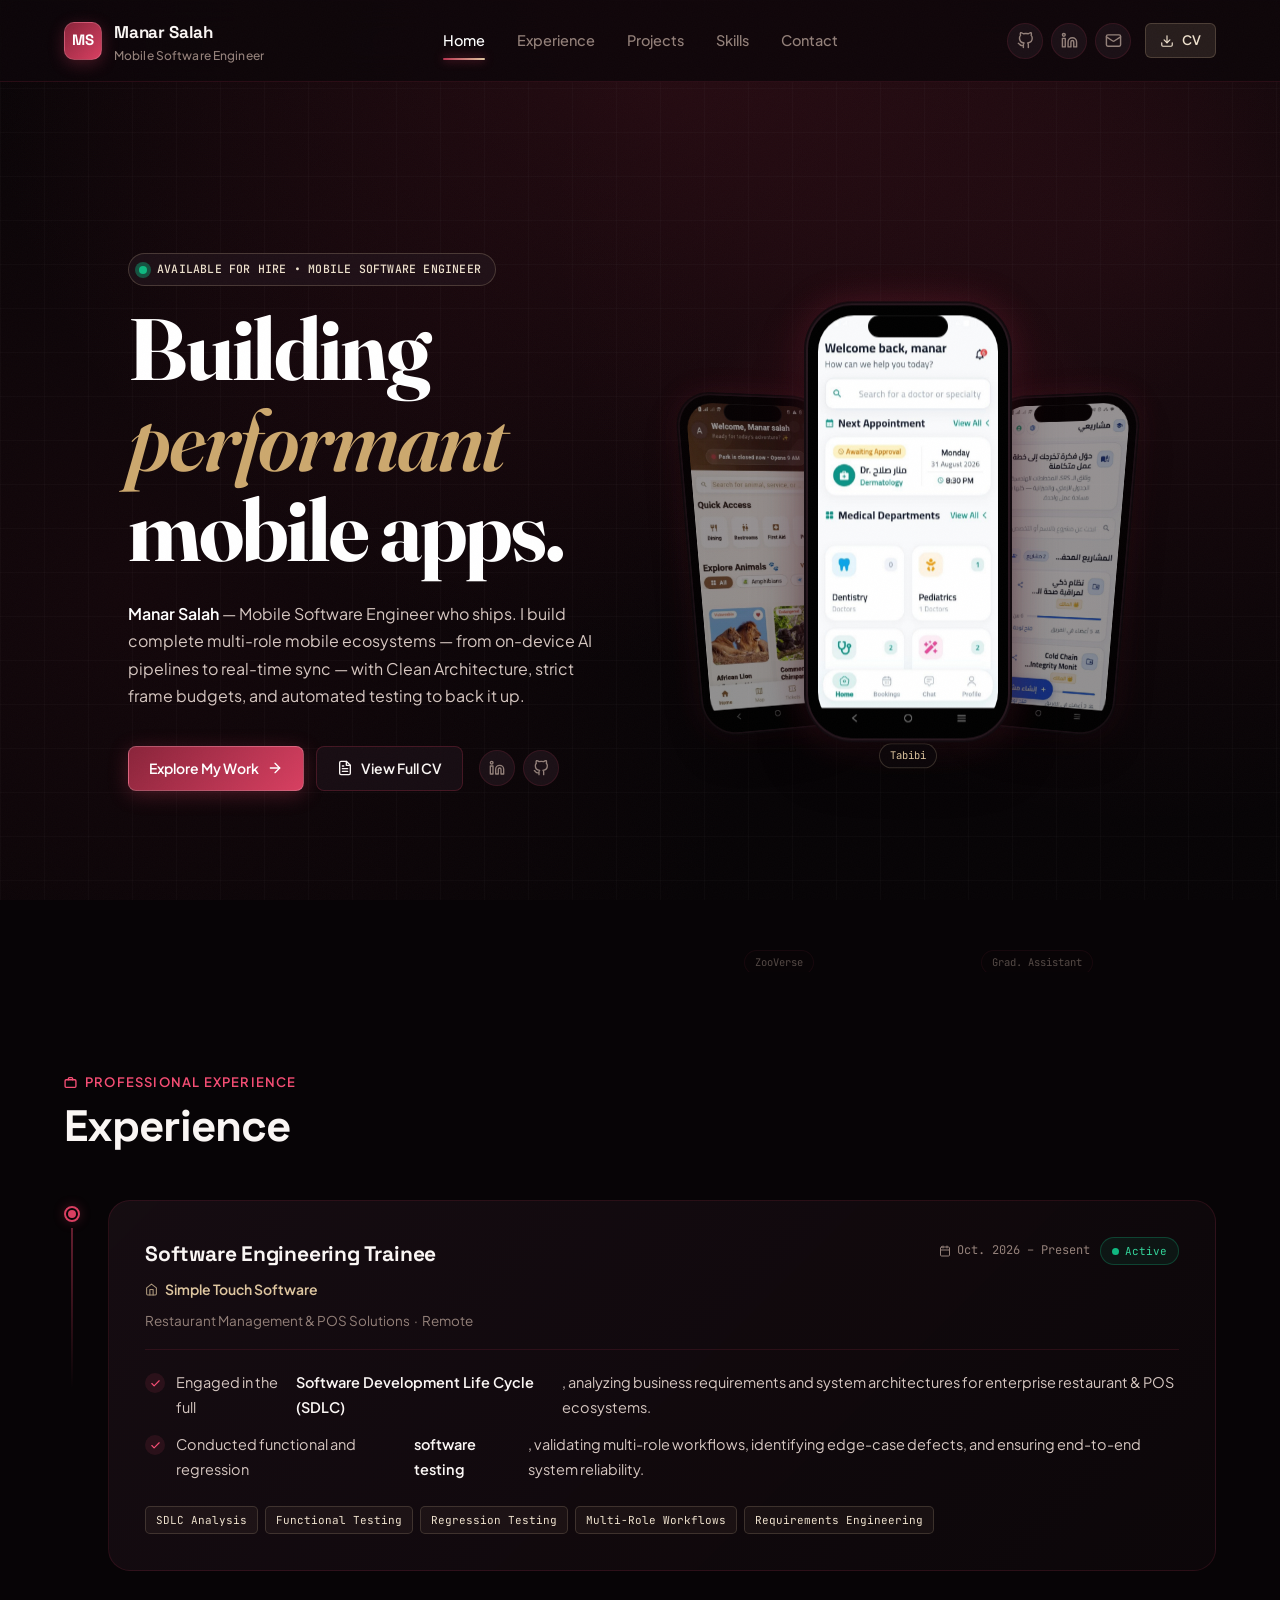
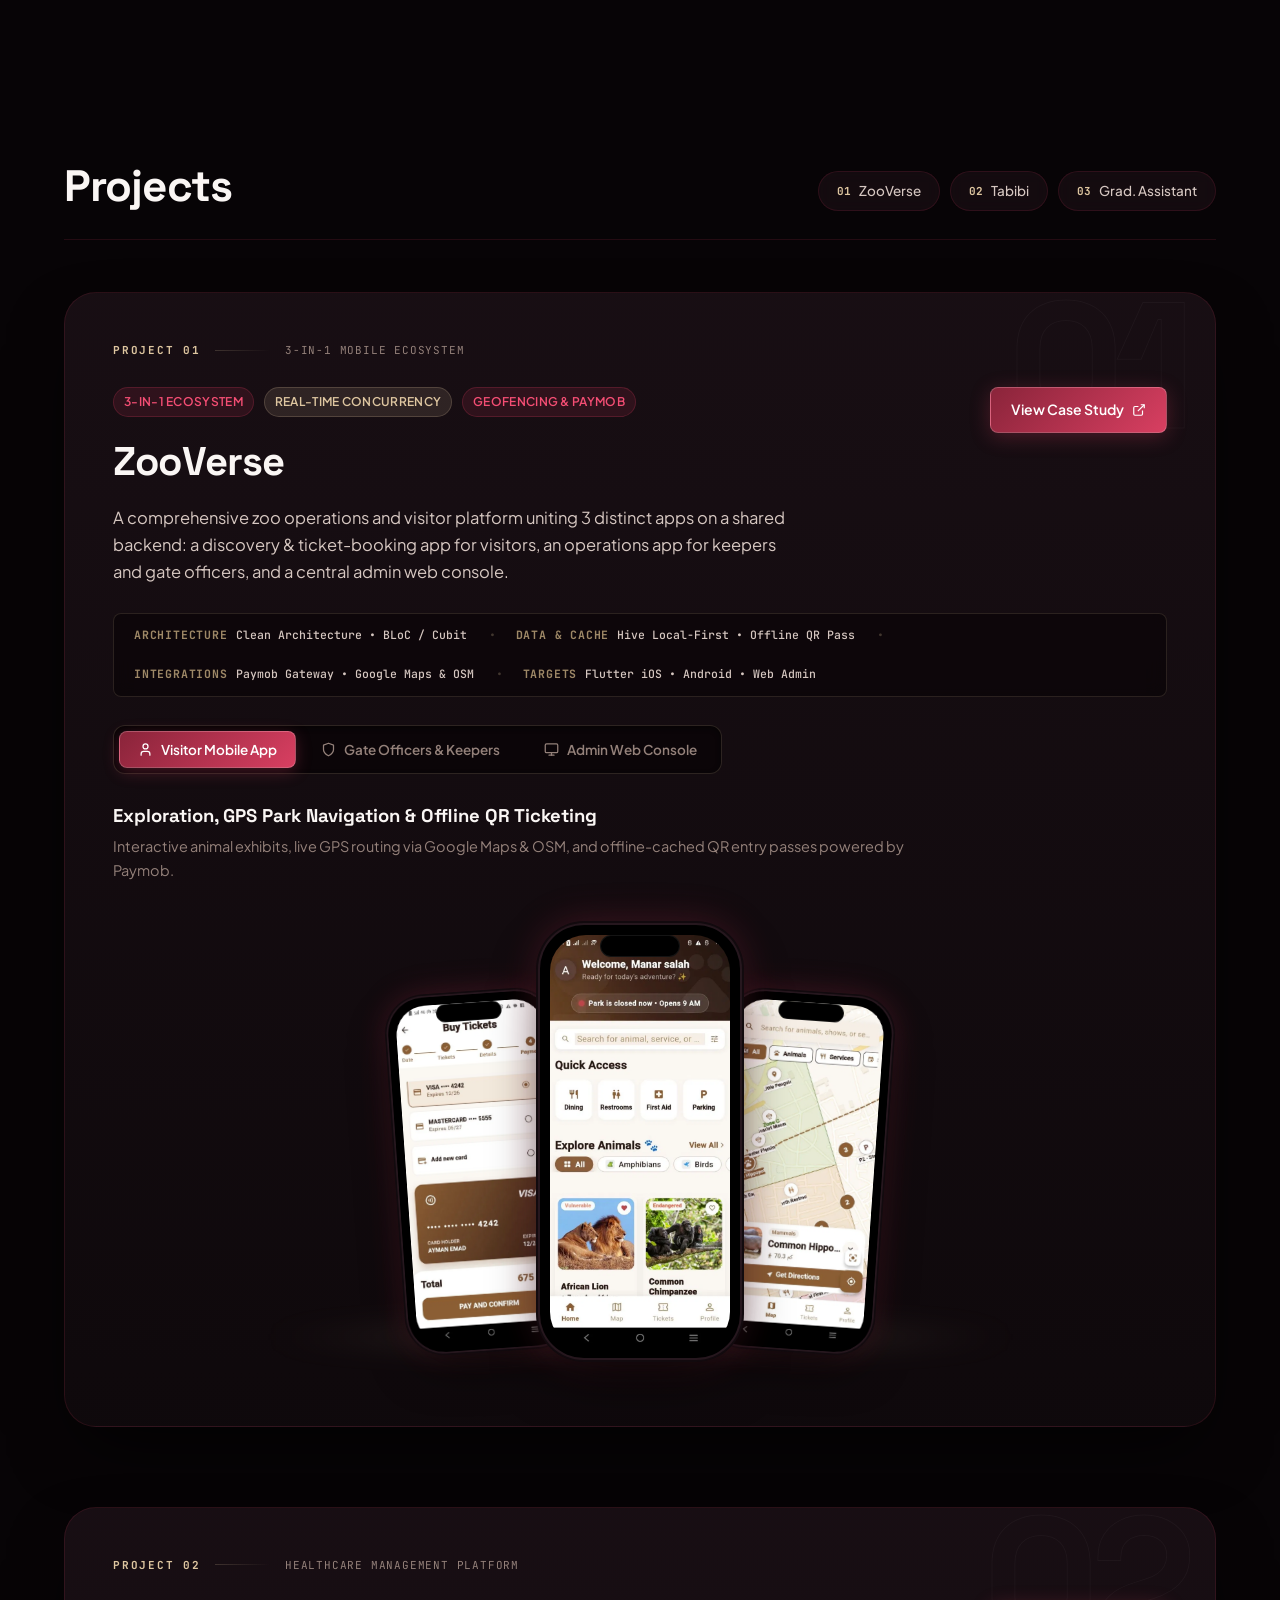
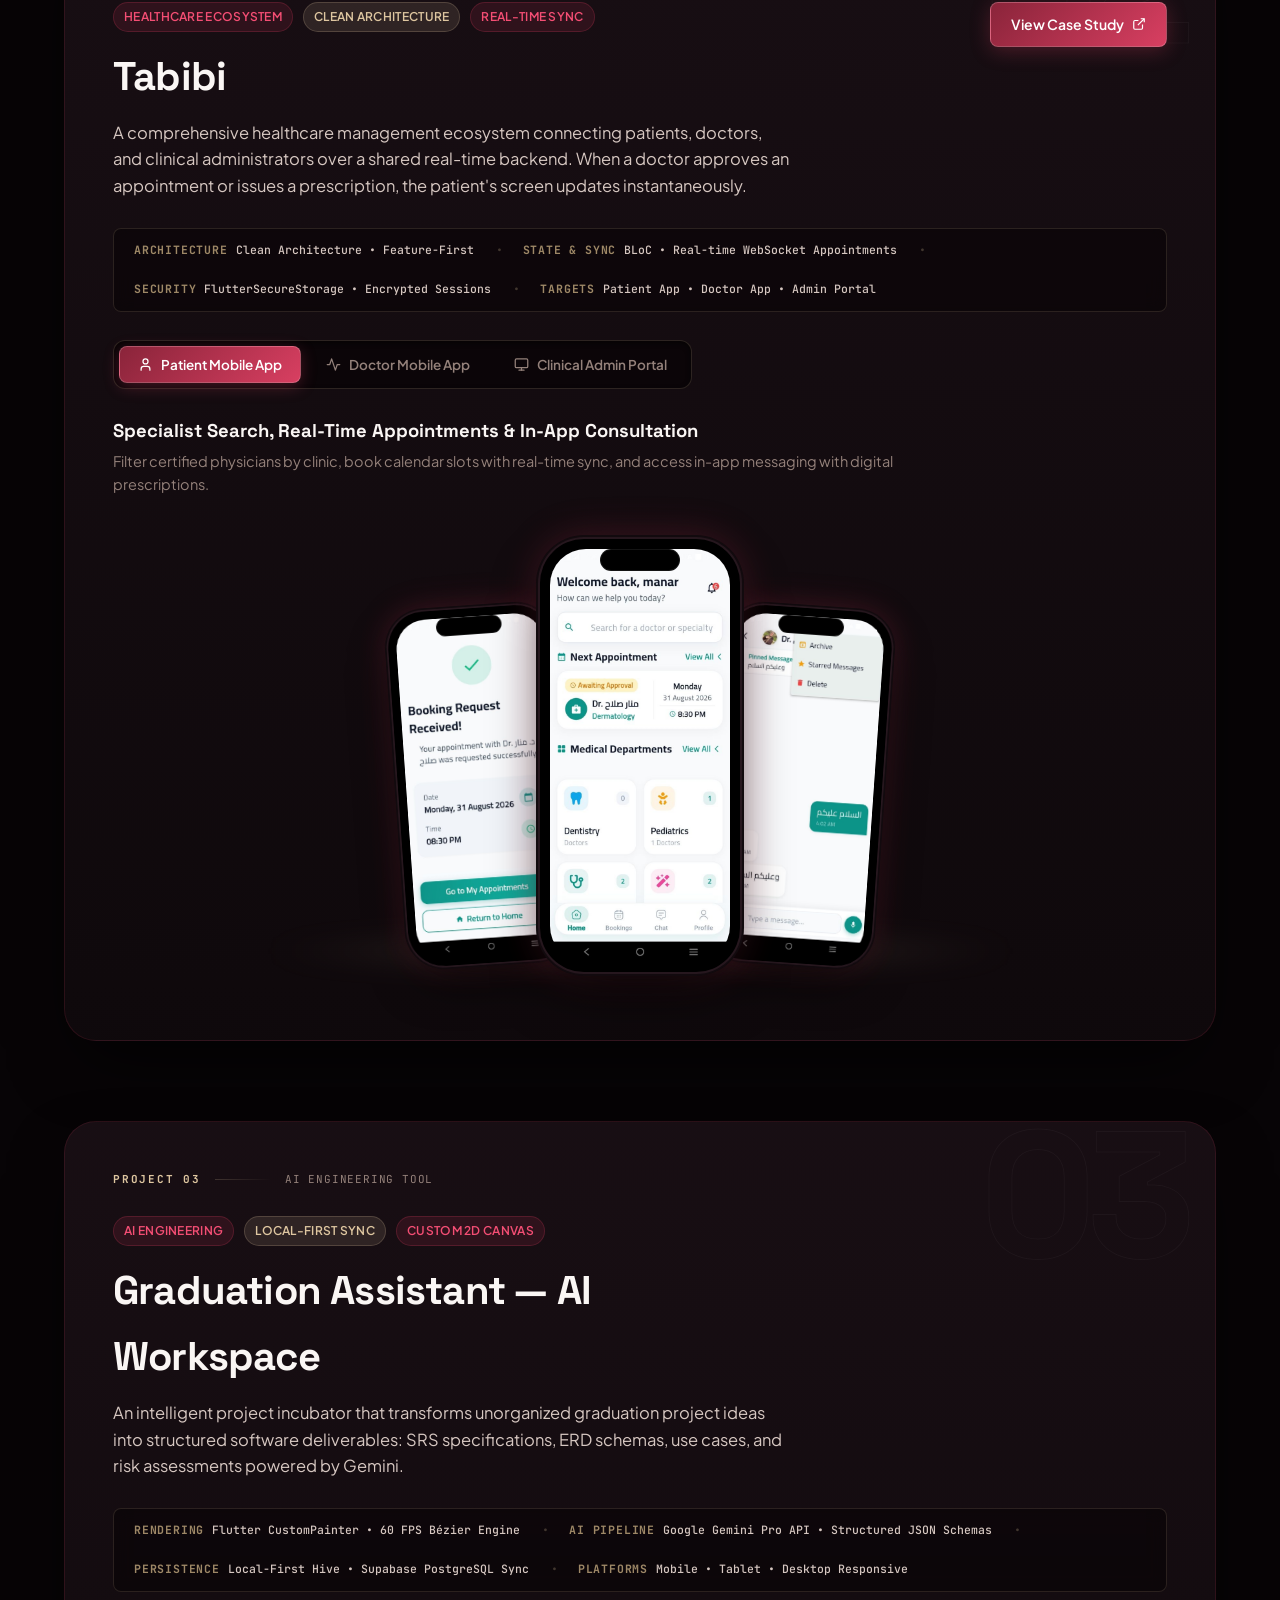
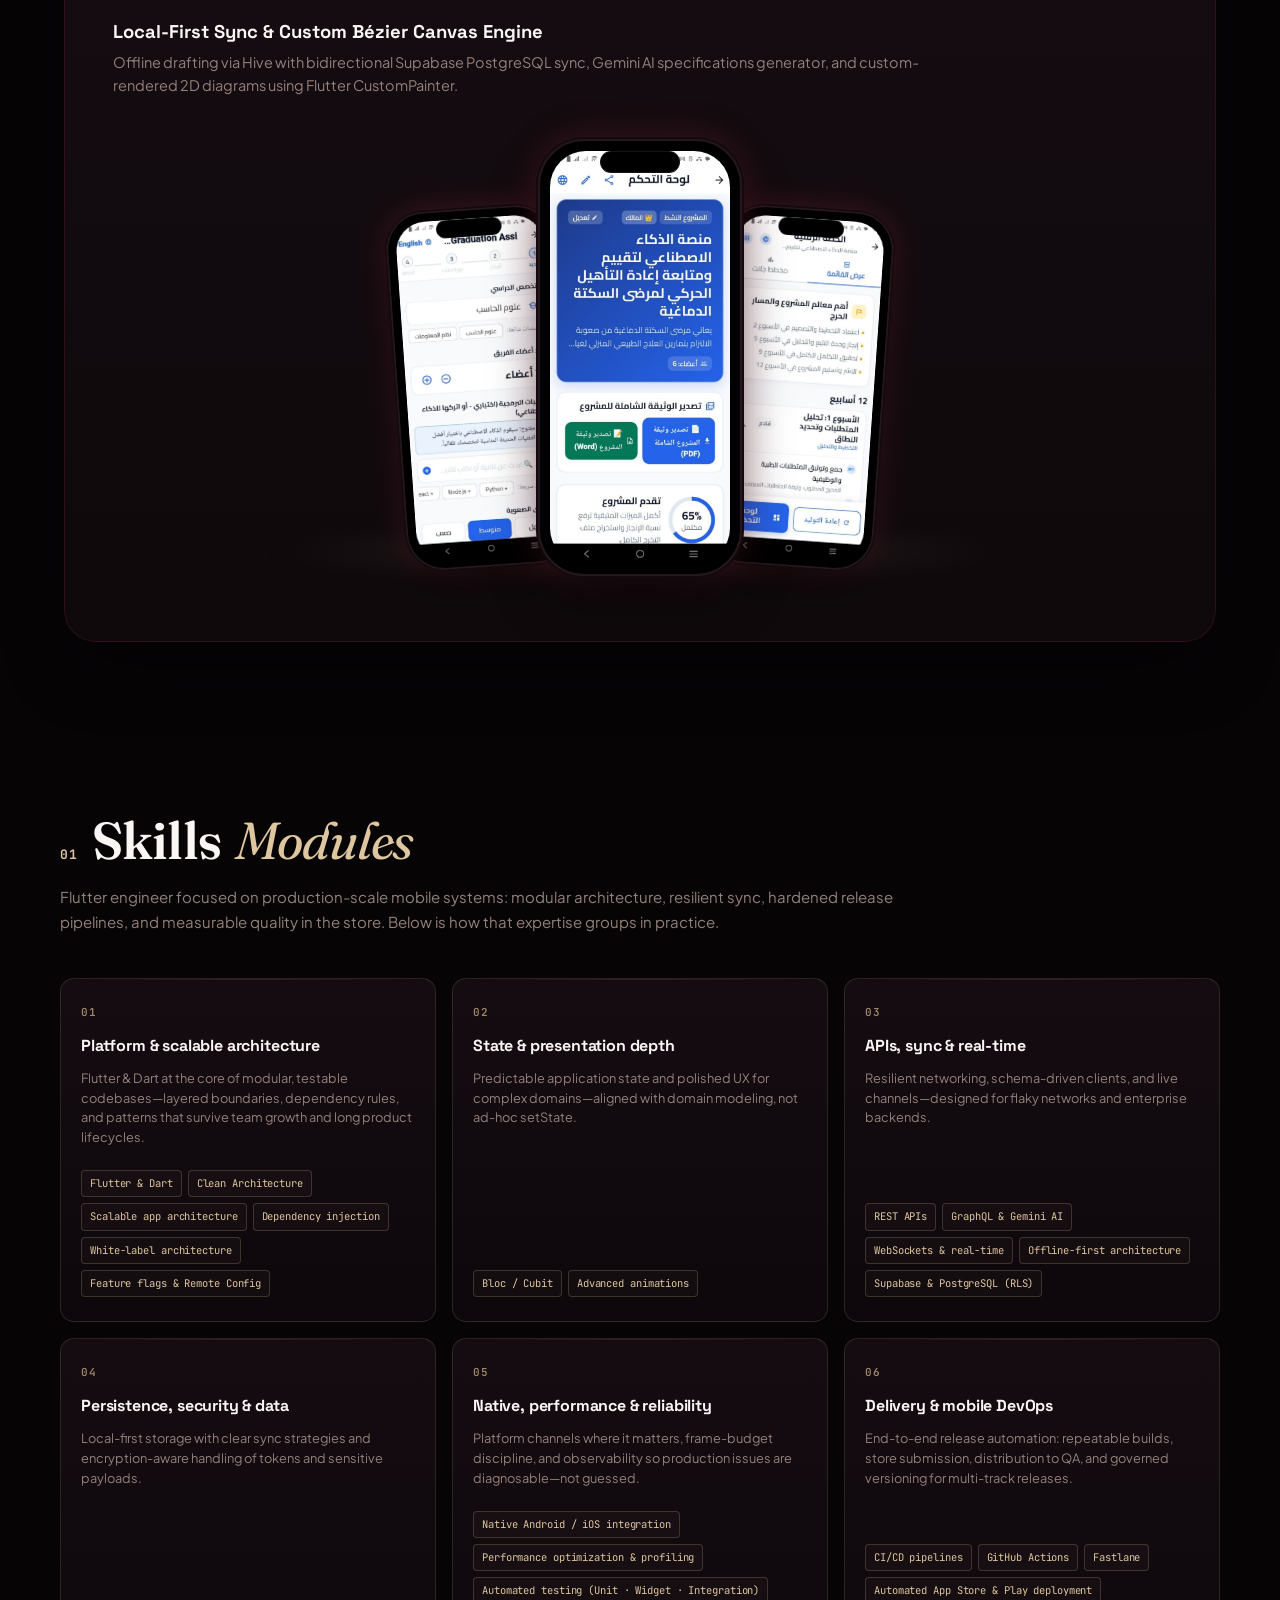
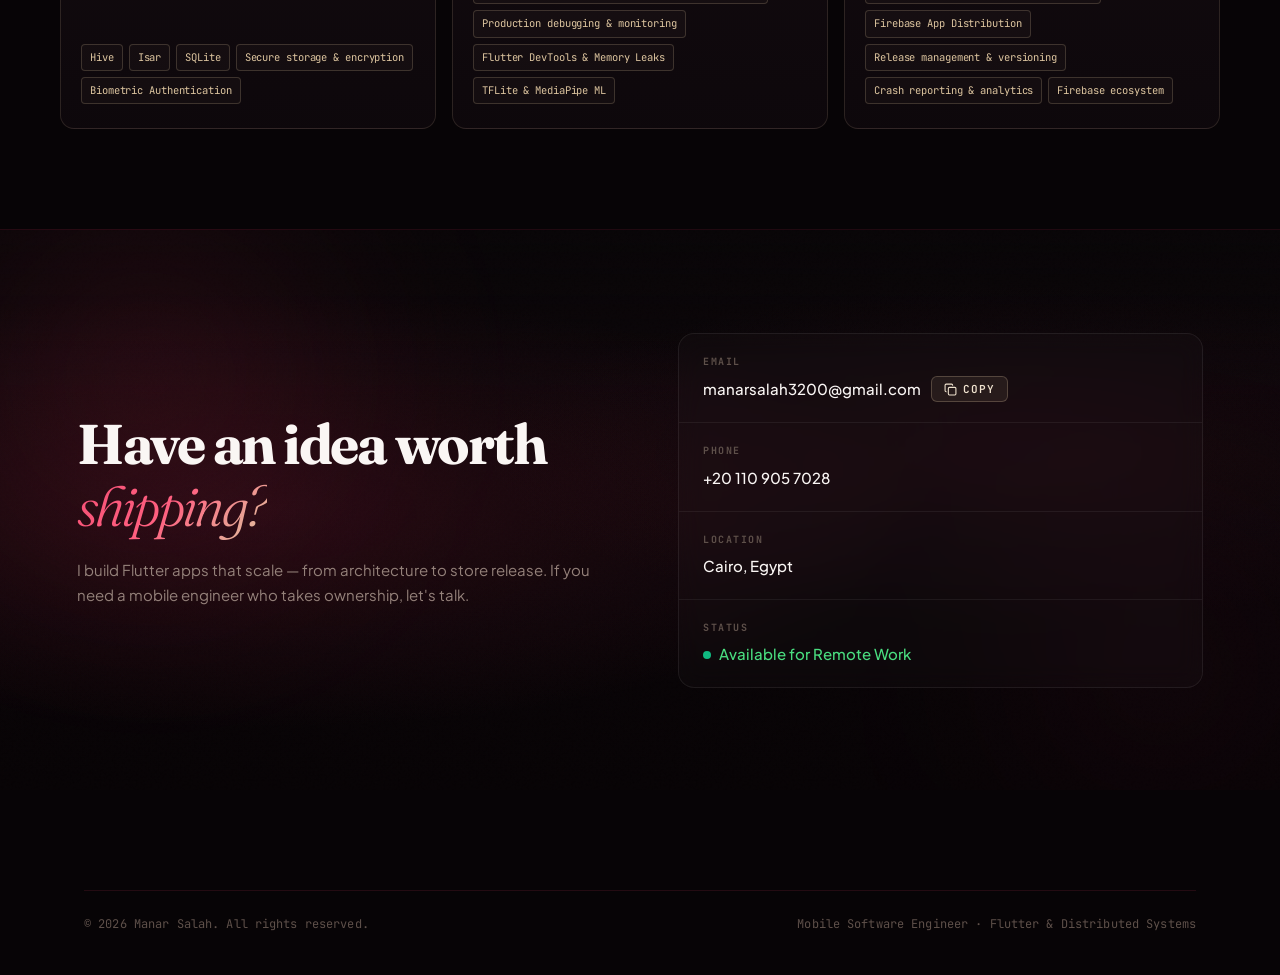
==== commit 9b29e360: "Update" ====
--- a/index.html
+++ b/index.html
@@ -51,6 +51,7 @@
   <nav class="site-nav">
     <ul class="nav-links">
       <li><a href="#top">Home</a></li>
+      <li><a href="#experience">Experience</a></li>
       <li><a href="#work">Projects</a></li>
       <li><a href="#skills">Skills</a></li>
       <li><a href="#contact">Contact</a></li>
@@ -167,7 +168,81 @@
   </section>
 
   <!-- ============================================================
-       SELECTED WORK & ECOSYSTEMS
+       EXPERIENCE SECTION
+       ============================================================ -->
+  <section id="experience" class="experience-section">
+    <div class="experience-inner">
+
+      <div class="exp-section-header reveal">
+        <span class="section-eyebrow">
+          <svg width="13" height="13" viewBox="0 0 24 24" fill="none" stroke="currentColor" stroke-width="2.5" stroke-linecap="round" stroke-linejoin="round"><rect x="2" y="7" width="20" height="14" rx="2"/><path d="M16 7V5a2 2 0 0 0-2-2h-4a2 2 0 0 0-2 2v2"/></svg>
+          Professional Experience
+        </span>
+        <h2 class="section-title">Experience</h2>
+      </div>
+
+      <!-- Experience Entry -->
+      <div class="exp-entry reveal">
+        <div class="exp-timeline">
+          <div class="exp-dot">
+            <div class="exp-dot-inner"></div>
+          </div>
+          <div class="exp-line"></div>
+        </div>
+
+        <div class="exp-body">
+          <div class="exp-header">
+            <div class="exp-title-block">
+              <div class="exp-role">Software Engineering Trainee</div>
+              <div class="exp-company">
+                <svg width="13" height="13" viewBox="0 0 24 24" fill="none" stroke="currentColor" stroke-width="2" stroke-linecap="round" stroke-linejoin="round"><path d="M3 9l9-7 9 7v11a2 2 0 0 1-2 2H5a2 2 0 0 1-2-2z"/><polyline points="9 22 9 12 15 12 15 22"/></svg>
+                Simple Touch Software
+              </div>
+            </div>
+            <div class="exp-meta-block">
+              <span class="exp-date">
+                <svg width="12" height="12" viewBox="0 0 24 24" fill="none" stroke="currentColor" stroke-width="2" stroke-linecap="round" stroke-linejoin="round"><rect x="3" y="4" width="18" height="18" rx="2" ry="2"/><line x1="16" y1="2" x2="16" y2="6"/><line x1="8" y1="2" x2="8" y2="6"/><line x1="3" y1="10" x2="21" y2="10"/></svg>
+                Oct. 2026 – Present
+              </span>
+              <span class="exp-status-badge">
+                <span class="exp-status-dot"></span>
+                Active
+              </span>
+            </div>
+          </div>
+
+          <div class="exp-domain">Restaurant Management &amp; POS Solutions &nbsp;&middot;&nbsp; Remote</div>
+
+          <ul class="exp-bullets">
+            <li>
+              <span class="exp-bullet-icon">
+                <svg width="11" height="11" viewBox="0 0 24 24" fill="none" stroke="currentColor" stroke-width="2.5" stroke-linecap="round" stroke-linejoin="round"><polyline points="20 6 9 17 4 12"/></svg>
+              </span>
+              Engaged in the full <strong>Software Development Life Cycle (SDLC)</strong>, analyzing business requirements and system architectures for enterprise restaurant &amp; POS ecosystems.
+            </li>
+            <li>
+              <span class="exp-bullet-icon">
+                <svg width="11" height="11" viewBox="0 0 24 24" fill="none" stroke="currentColor" stroke-width="2.5" stroke-linecap="round" stroke-linejoin="round"><polyline points="20 6 9 17 4 12"/></svg>
+              </span>
+              Conducted functional and regression <strong>software testing</strong>, validating multi-role workflows, identifying edge-case defects, and ensuring end-to-end system reliability.
+            </li>
+          </ul>
+
+          <div class="exp-tags">
+            <span class="exp-tag">SDLC Analysis</span>
+            <span class="exp-tag">Functional Testing</span>
+            <span class="exp-tag">Regression Testing</span>
+            <span class="exp-tag">Multi-Role Workflows</span>
+            <span class="exp-tag">Requirements Engineering</span>
+          </div>
+        </div>
+      </div>
+
+    </div>
+  </section>
+
+  <!-- ============================================================
+       SELECTED WORK &amp; ECOSYSTEMS
        ============================================================ -->
   <section id="work">
     <div class="section-header">
--- a/styles.css
+++ b/styles.css
@@ -2703,3 +2703,247 @@
   color: #34D399;
 }
 
+/* ============================================================
+   EXPERIENCE SECTION
+   ============================================================ */
+.experience-section {
+  padding: clamp(60px, 8vw, 100px) var(--edge);
+}
+
+.experience-inner {
+  max-width: var(--container);
+  margin: 0 auto;
+}
+
+.exp-section-header {
+  margin-bottom: 48px;
+}
+
+/* ── Timeline layout ── */
+.exp-entry {
+  display: flex;
+  gap: 28px;
+  align-items: flex-start;
+}
+
+.exp-timeline {
+  display: flex;
+  flex-direction: column;
+  align-items: center;
+  padding-top: 6px;
+  flex-shrink: 0;
+}
+
+.exp-dot {
+  width: 16px;
+  height: 16px;
+  border-radius: 50%;
+  border: 2px solid var(--rosewood);
+  display: flex;
+  align-items: center;
+  justify-content: center;
+  flex-shrink: 0;
+  box-shadow: 0 0 12px var(--glow-burgundy);
+}
+
+.exp-dot-inner {
+  width: 8px;
+  height: 8px;
+  border-radius: 50%;
+  background: var(--rosewood);
+}
+
+.exp-line {
+  width: 2px;
+  flex: 1;
+  min-height: 160px;
+  background: linear-gradient(180deg, var(--rosewood) 0%, transparent 100%);
+  margin-top: 6px;
+  opacity: 0.45;
+}
+
+/* ── Card body ── */
+.exp-body {
+  flex: 1;
+  background: linear-gradient(135deg, rgba(27, 16, 22, 0.75), rgba(13, 7, 10, 0.92));
+  border: 1px solid var(--border-subtle);
+  border-radius: var(--radius-lg);
+  padding: clamp(22px, 3vw, 36px);
+  transition: border-color 0.3s ease, box-shadow 0.3s ease;
+}
+
+.exp-body:hover {
+  border-color: rgba(216, 63, 97, 0.3);
+  box-shadow: 0 8px 40px rgba(138, 36, 58, 0.15);
+}
+
+/* ── Header row ── */
+.exp-header {
+  display: flex;
+  justify-content: space-between;
+  align-items: flex-start;
+  flex-wrap: wrap;
+  gap: 16px;
+  margin-bottom: 10px;
+}
+
+.exp-title-block {
+  display: flex;
+  flex-direction: column;
+  gap: 6px;
+}
+
+.exp-role {
+  font-family: var(--font-display);
+  font-size: clamp(17px, 2vw, 21px);
+  font-weight: 700;
+  color: var(--text-primary);
+  letter-spacing: -0.01em;
+}
+
+.exp-company {
+  display: flex;
+  align-items: center;
+  gap: 7px;
+  font-size: 14px;
+  color: var(--gold);
+  font-weight: 600;
+}
+
+.exp-company svg {
+  opacity: 0.75;
+  flex-shrink: 0;
+}
+
+/* ── Meta block (date + badge) ── */
+.exp-meta-block {
+  display: flex;
+  align-items: center;
+  gap: 10px;
+  flex-wrap: wrap;
+}
+
+.exp-date {
+  display: flex;
+  align-items: center;
+  gap: 6px;
+  font-family: var(--font-mono);
+  font-size: 12px;
+  color: var(--text-muted);
+  white-space: nowrap;
+}
+
+.exp-status-badge {
+  display: inline-flex;
+  align-items: center;
+  gap: 6px;
+  padding: 4px 11px;
+  background: rgba(16, 185, 129, 0.08);
+  border: 1px solid rgba(16, 185, 129, 0.28);
+  border-radius: 999px;
+  font-family: var(--font-mono);
+  font-size: 11px;
+  color: #34D399;
+  white-space: nowrap;
+}
+
+.exp-status-dot {
+  width: 7px;
+  height: 7px;
+  border-radius: 50%;
+  background: #10B981;
+  animation: statusPulse 2s ease-in-out infinite;
+  flex-shrink: 0;
+}
+
+/* ── Domain / subheader ── */
+.exp-domain {
+  font-size: 13.5px;
+  color: var(--text-muted);
+  margin-top: 4px;
+  margin-bottom: 20px;
+  padding-bottom: 18px;
+  border-bottom: 1px solid var(--border-subtle);
+  line-height: 1.5;
+}
+
+/* ── Bullets ── */
+.exp-bullets {
+  list-style: none;
+  display: flex;
+  flex-direction: column;
+  gap: 13px;
+  margin-bottom: 24px;
+  padding: 0;
+}
+
+.exp-bullets li {
+  display: flex;
+  align-items: flex-start;
+  gap: 11px;
+  font-size: 14.5px;
+  color: var(--text-secondary);
+  line-height: 1.7;
+}
+
+.exp-bullet-icon {
+  width: 20px;
+  height: 20px;
+  border-radius: 50%;
+  background: rgba(216, 63, 97, 0.12);
+  color: var(--crimson-vivid);
+  display: flex;
+  align-items: center;
+  justify-content: center;
+  flex-shrink: 0;
+  margin-top: 3px;
+}
+
+.exp-bullets li strong {
+  color: var(--text-primary);
+  font-weight: 600;
+}
+
+/* ── Skill tags ── */
+.exp-tags {
+  display: flex;
+  flex-wrap: wrap;
+  gap: 7px;
+}
+
+.exp-tag {
+  font-family: var(--font-mono);
+  font-size: 11px;
+  padding: 4px 10px;
+  border-radius: 5px;
+  background: rgba(222, 198, 160, 0.05);
+  border: 1px solid rgba(222, 198, 160, 0.18);
+  color: var(--gold-light);
+  transition: background 0.2s ease, border-color 0.2s ease;
+}
+
+.exp-tag:hover {
+  background: rgba(222, 198, 160, 0.12);
+  border-color: rgba(222, 198, 160, 0.4);
+}
+
+/* ── Responsive ── */
+@media (max-width: 768px) {
+  .exp-entry {
+    gap: 16px;
+  }
+  .exp-line {
+    min-height: 100px;
+  }
+  .exp-header {
+    flex-direction: column;
+    gap: 10px;
+  }
+}
+
+@media (max-width: 540px) {
+  .exp-timeline {
+    display: none;
+  }
+}
+
